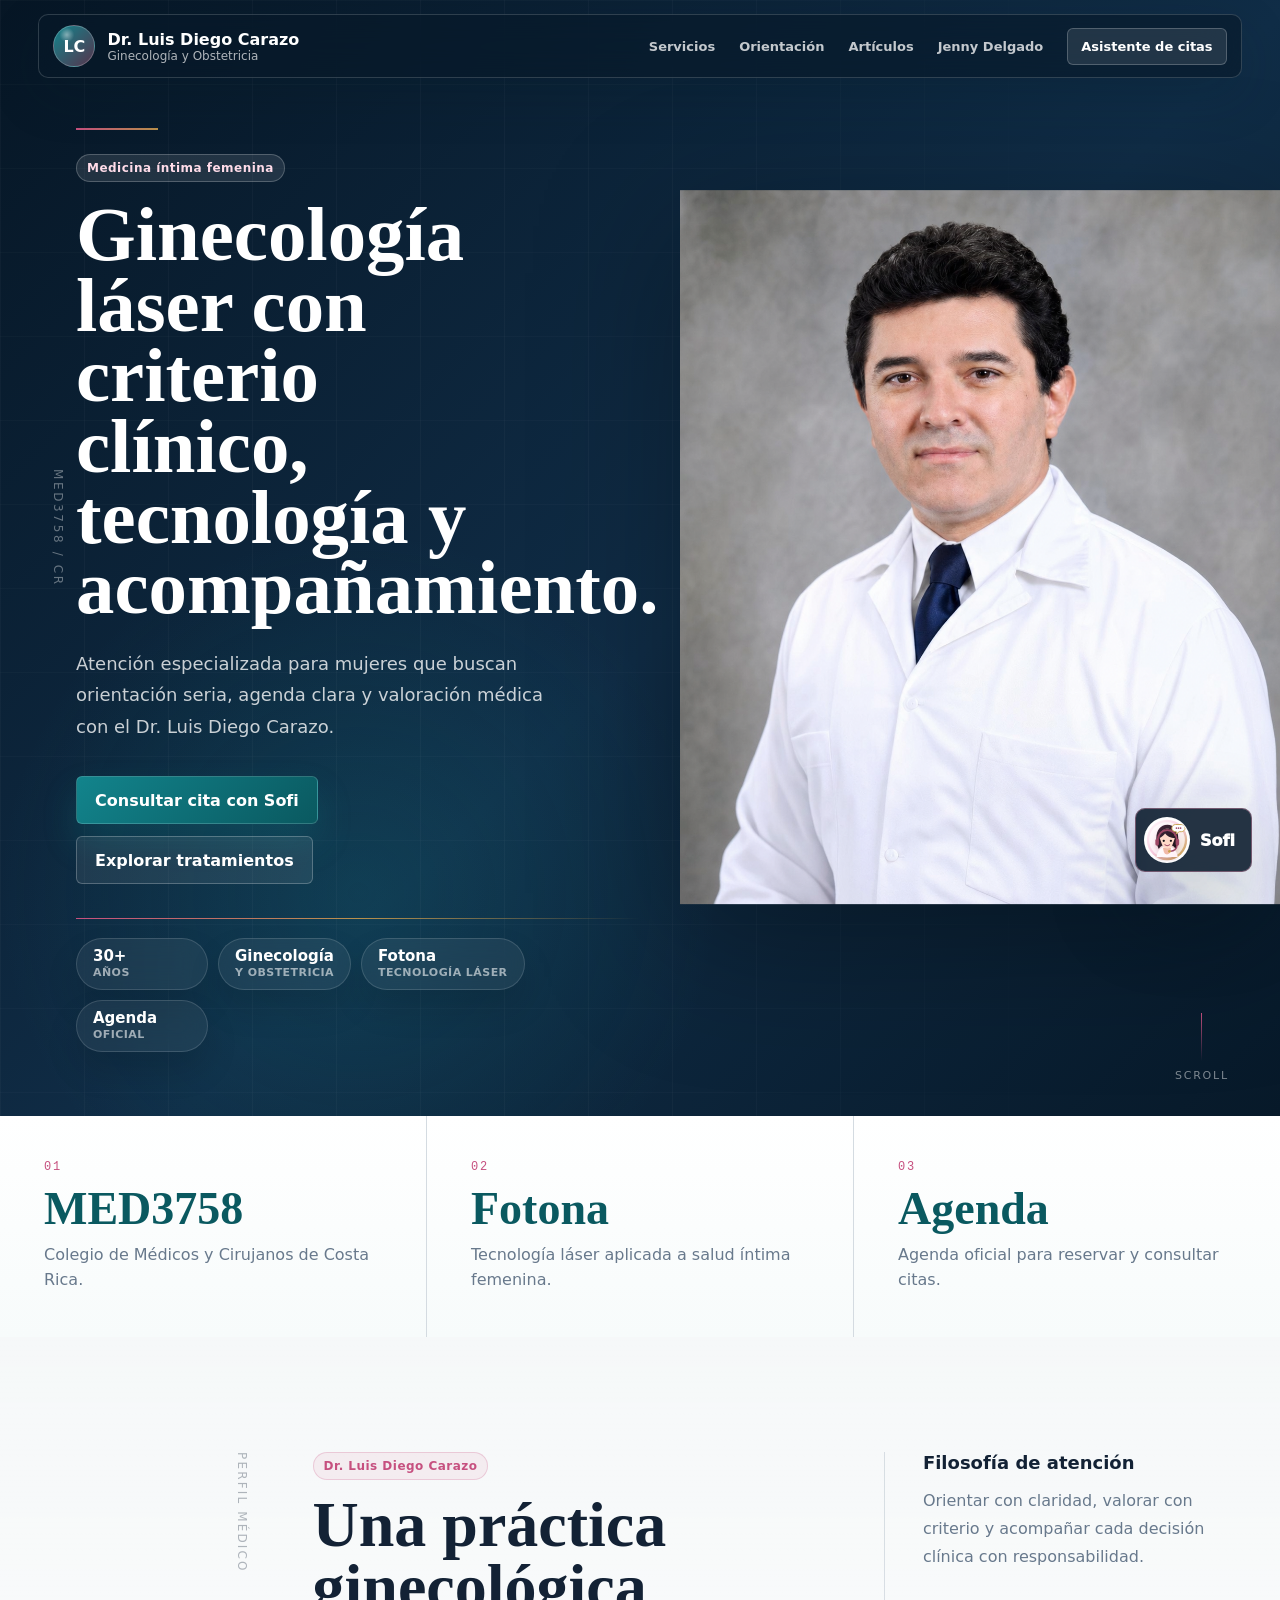
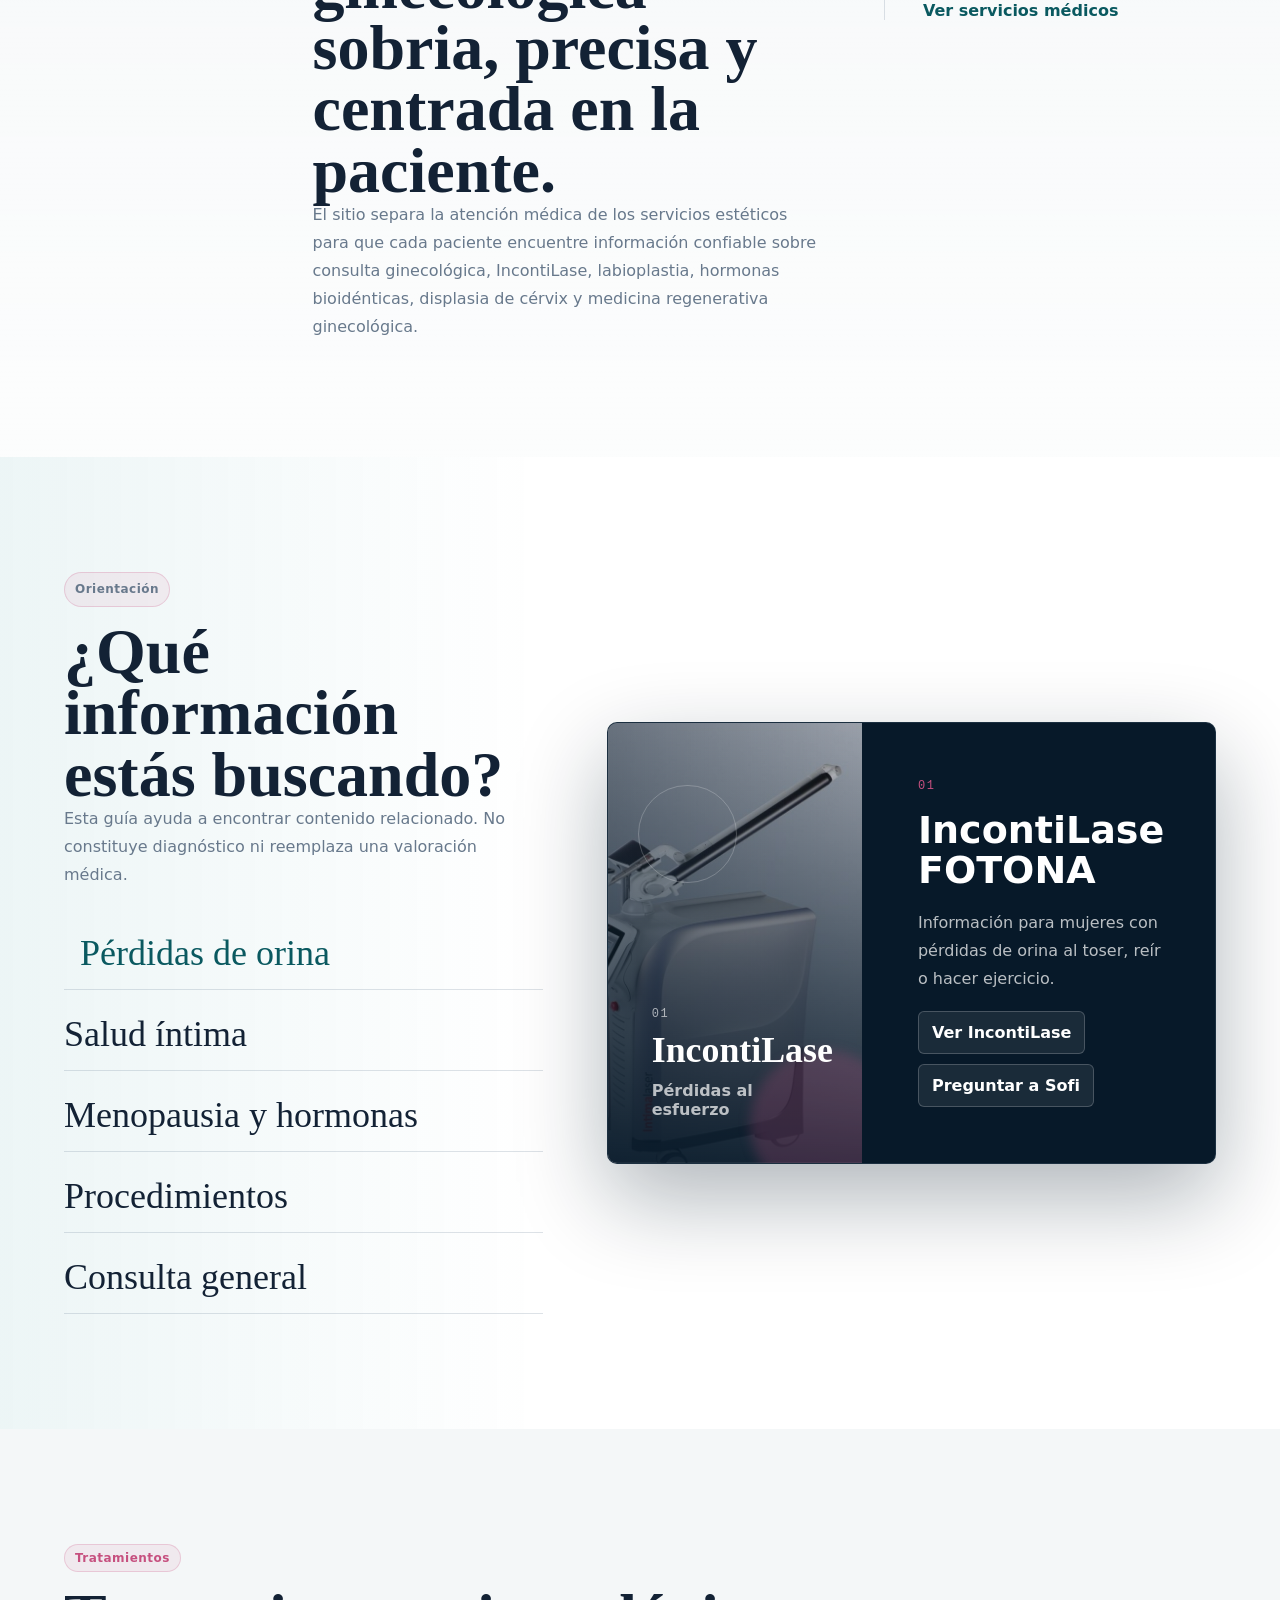
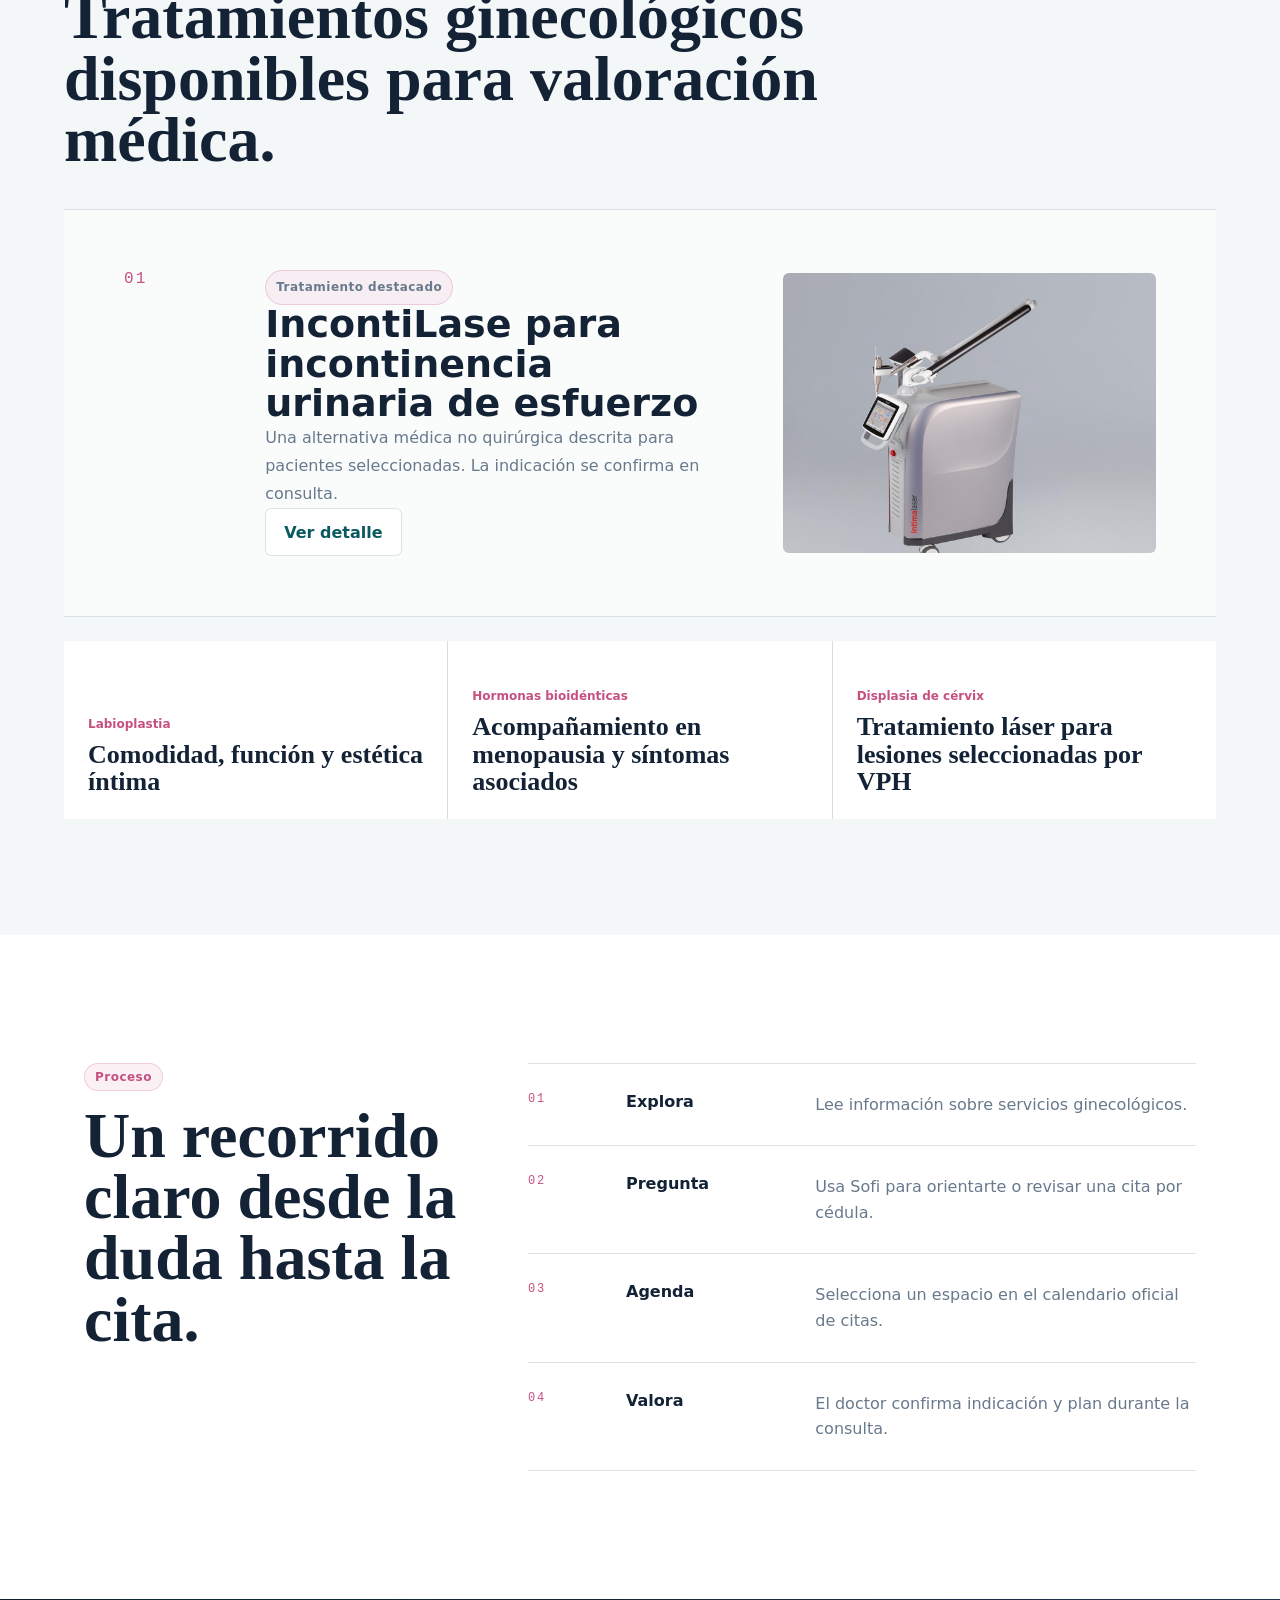
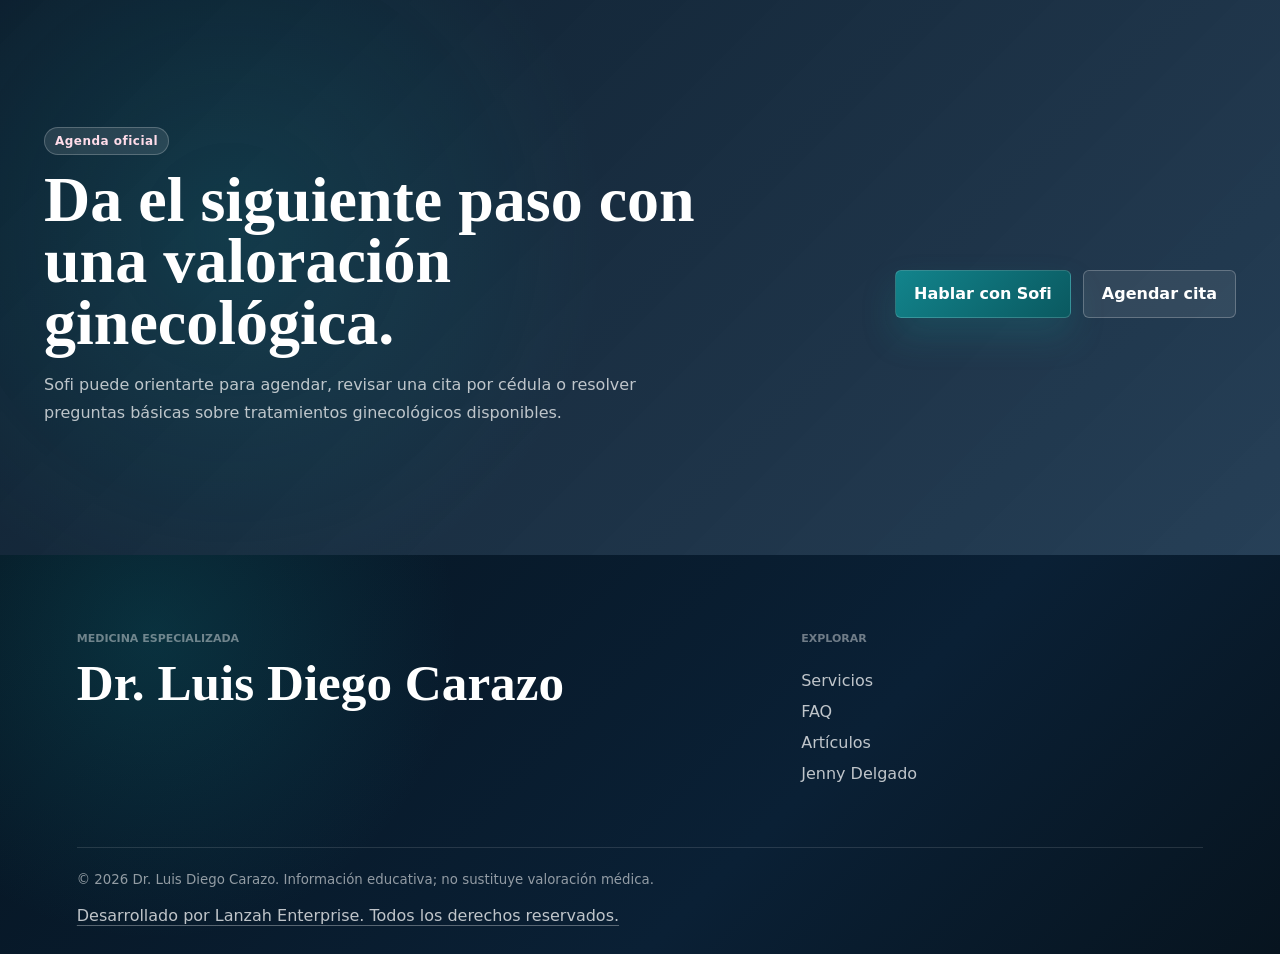
==== index.html @ 2a0444b5 "Remove footer appointment actions" ====
<!doctype html>
<html lang="es">
  <head>
    <meta charset="utf-8">
    <meta name="viewport" content="width=device-width, initial-scale=1">
    <meta name="description" content="Ginecología especializada del Dr. Luis Diego Carazo con tecnología láser, medicina íntima femenina y agenda oficial.">
    <title>Dr. Luis Diego Carazo | Ginecología Láser</title>
    <link rel="preconnect" href="https://images.unsplash.com">
    <link rel="stylesheet" href="styles.css">
    <script defer src="app.js"></script>
  </head>
  <body class="brand-carazo">
    <header class="site-header">
      <a class="brand" href="index.html" aria-label="Ir al inicio">
        <span class="brand-mark">LC</span>
        <span>
          <strong>Dr. Luis Diego Carazo</strong>
          <small>Ginecología y Obstetricia</small>
        </span>
      </a>
      <button class="mobile-menu-toggle" id="mobile-menu-toggle" type="button" aria-expanded="false" aria-controls="main-nav" aria-label="Abrir menú">
        <span aria-hidden="true"></span>
        <span aria-hidden="true"></span>
      </button>
      <nav class="main-nav" id="main-nav" aria-label="Navegación principal">
        <div class="desktop-nav">
          <a href="ginecologia.html">Servicios</a>
          <a href="#necesidades">Orientación</a>
          <a href="articulos.html">Artículos</a>
          <a href="https://jennydelgadocentroesteticalaser.adminlanzah.workers.dev/">Jenny Delgado</a>
          <button class="nav-cta" type="button" data-open-chat>Asistente de citas</button>
        </div>
        <div class="mobile-menu-shell" aria-label="Menú móvil">
          <div class="mobile-menu-head">
            <div>
              <span class="brand-mark">LC</span>
              <strong>Dr. Carazo</strong>
              <small>Agenda y ginecología láser</small>
            </div>
            <button class="mobile-menu-close" type="button" data-close-menu aria-label="Cerrar menú">
              <span aria-hidden="true"></span>
              <span aria-hidden="true"></span>
            </button>
          </div>
          <button class="mobile-menu-cta" type="button" data-open-chat data-close-menu>
            <span>Agenda</span>
            <strong>Abrir asistente de citas</strong>
            <small>Consultar por cédula con Sofi</small>
          </button>
          <div class="mobile-menu-links">
            <a href="index.html" aria-current="page" data-close-menu><span>01</span><strong>Inicio</strong><small>Vista principal</small></a>
            <a href="ginecologia.html" data-close-menu><span>02</span><strong>Tratamientos</strong><small>Servicios ginecológicos</small></a>
            <a href="ginecologia.html#incontilase" data-close-menu><span>03</span><strong>Tecnología Fotona</strong><small>IncontiLase y láser</small></a>
            <a href="#necesidades" data-close-menu><span>04</span><strong>Orientación</strong><small>Buscar por necesidad</small></a>
            <a href="faq.html" data-close-menu><span>05</span><strong>FAQ</strong><small>Preguntas frecuentes</small></a>
            <a href="articulos.html" data-close-menu><span>06</span><strong>Artículos</strong><small>Lecturas aprobadas</small></a>
          </div>
          <div class="mobile-menu-secondary">
            <a href="https://jennydelgadocentroesteticalaser.adminlanzah.workers.dev/" data-close-menu>Jenny Delgado</a>
            <a href="https://widgets.hulilabs.com/es/doctor/calendars?wid=dc0&did=542" data-close-menu>Agendar cita</a>
          </div>
        </div>
      </nav>
    </header>

    <main id="inicio">
      <section class="medical-hero">
        <div class="hero-grid-lines" aria-hidden="true"></div>
        <div class="hero-kicker" aria-hidden="true">MED3758 / CR</div>
        <div class="hero-copy reveal">
          <p class="eyebrow">Medicina íntima femenina</p>
          <h1>
            <span class="desktop-title">Ginecología láser con criterio clínico, tecnología y acompañamiento.</span>
            <span class="mobile-title">Ginecología láser con criterio clínico.</span>
          </h1>
          <p>Atención especializada para mujeres que buscan orientación seria, agenda clara y valoración médica con el Dr. Luis Diego Carazo.</p>
          <div class="hero-actions">
            <button class="button primary" type="button" data-open-chat>Consultar cita con Sofi</button>
            <a class="button secondary-on-dark" href="ginecologia.html">Explorar tratamientos</a>
          </div>
        </div>
        <aside class="hero-proof reveal" aria-label="Credenciales principales">
          <span><strong>30+</strong><em>años</em></span>
          <span><strong>Ginecología</strong><em>y obstetricia</em></span>
          <span><strong>Fotona</strong><em>tecnología láser</em></span>
          <span><strong>Agenda</strong><em>oficial</em></span>
        </aside>
        <figure class="hero-portrait reveal">
          <img src="assets/dr-luis-diego-carazo-premium.png" alt="Dr. Luis Diego Carazo">
        </figure>
        <div class="scroll-cue" aria-hidden="true">
          <span></span>
          Scroll
        </div>
      </section>

      <section class="authority-ribbon" aria-label="Datos de confianza">
        <article>
          <span>01</span>
          <strong>MED3758</strong>
          <p>Colegio de Médicos y Cirujanos de Costa Rica.</p>
        </article>
        <article>
          <span>02</span>
          <strong>Fotona</strong>
          <p>Tecnología láser aplicada a salud íntima femenina.</p>
        </article>
        <article>
          <span>03</span>
          <strong>Agenda</strong>
          <p>Agenda oficial para reservar y consultar citas.</p>
        </article>
      </section>

      <section class="section editorial-profile">
        <div class="vertical-label">Perfil médico</div>
        <div class="profile-copy reveal">
          <p class="eyebrow">Dr. Luis Diego Carazo</p>
          <h2>Una práctica ginecológica sobria, precisa y centrada en la paciente.</h2>
          <p>El sitio separa la atención médica de los servicios estéticos para que cada paciente encuentre información confiable sobre consulta ginecológica, IncontiLase, labioplastia, hormonas bioidénticas, displasia de cérvix y medicina regenerativa ginecológica.</p>
        </div>
        <div class="profile-aside reveal">
          <strong>Filosofía de atención</strong>
          <p>Orientar con claridad, valorar con criterio y acompañar cada decisión clínica con responsabilidad.</p>
          <a class="text-link" href="ginecologia.html">Ver servicios médicos</a>
        </div>
      </section>

      <section class="section need-finder" id="necesidades">
        <div class="finder-copy reveal">
          <p class="eyebrow">Orientación</p>
          <h2>¿Qué información estás buscando?</h2>
          <p>Esta guía ayuda a encontrar contenido relacionado. No constituye diagnóstico ni reemplaza una valoración médica.</p>
          <div class="need-tabs" role="tablist" aria-label="Necesidades frecuentes">
            <button class="is-active" type="button" data-need="orina">Pérdidas de orina</button>
            <button type="button" data-need="intima">Salud íntima</button>
            <button type="button" data-need="hormonas">Menopausia y hormonas</button>
            <button type="button" data-need="procedimientos">Procedimientos</button>
            <button type="button" data-need="general">Consulta general</button>
          </div>
        </div>
        <article class="need-stage reveal" id="need-stage" aria-live="polite">
          <figure class="need-visual need-visual-orina" id="need-visual" role="img" aria-label="Resumen visual para IncontiLase">
            <span>01</span>
            <strong>IncontiLase</strong>
            <em>Pérdidas al esfuerzo</em>
          </figure>
          <div>
            <span id="need-count">01</span>
            <h3 id="need-title">IncontiLase FOTONA</h3>
            <p id="need-copy">Información para mujeres con pérdidas de orina al toser, reír o hacer ejercicio.</p>
            <div class="need-links" id="need-links">
              <a href="ginecologia.html#incontilase">Ver IncontiLase</a>
              <button type="button" data-open-chat>Preguntar a Sofi</button>
            </div>
          </div>
        </article>
      </section>

      <section class="section treatment-editorial" id="servicios">
        <div class="section-heading reveal">
          <p class="eyebrow">Tratamientos</p>
          <h2>Tratamientos ginecológicos disponibles para valoración médica.</h2>
        </div>
        <article class="featured-treatment-row reveal">
          <span class="editorial-number">01</span>
          <div>
            <p class="eyebrow">Tratamiento destacado</p>
            <h3>IncontiLase para incontinencia urinaria de esfuerzo</h3>
            <p>Una alternativa médica no quirúrgica descrita para pacientes seleccionadas. La indicación se confirma en consulta.</p>
            <a class="button secondary" href="ginecologia.html#incontilase">Ver detalle</a>
          </div>
          <img src="assets/incontilase-fotona-system.jpg" alt="Equipo Fotona utilizado para IncontiLase">
        </article>
        <div class="treatment-list reveal">
          <a href="ginecologia.html#procedimientos"><span>Labioplastia</span><strong>Comodidad, función y estética íntima</strong></a>
          <a href="ginecologia.html#procedimientos"><span>Hormonas bioidénticas</span><strong>Acompañamiento en menopausia y síntomas asociados</strong></a>
          <a href="ginecologia.html#procedimientos"><span>Displasia de cérvix</span><strong>Tratamiento láser para lesiones seleccionadas por VPH</strong></a>
        </div>
      </section>

      <section class="care-journey">
        <div class="journey-sticky reveal">
          <p class="eyebrow">Proceso</p>
          <h2>Un recorrido claro desde la duda hasta la cita.</h2>
        </div>
        <ol class="journey-steps reveal">
          <li><span>01</span><strong>Explora</strong><p>Lee información sobre servicios ginecológicos.</p></li>
          <li><span>02</span><strong>Pregunta</strong><p>Usa Sofi para orientarte o revisar una cita por cédula.</p></li>
          <li><span>03</span><strong>Agenda</strong><p>Selecciona un espacio en el calendario oficial de citas.</p></li>
          <li><span>04</span><strong>Valora</strong><p>El doctor confirma indicación y plan durante la consulta.</p></li>
        </ol>
      </section>

      <section class="closing-scene">
        <div>
          <p class="eyebrow">Agenda oficial</p>
          <h2>Da el siguiente paso con una valoración ginecológica.</h2>
          <p>Sofi puede orientarte para agendar, revisar una cita por cédula o resolver preguntas básicas sobre tratamientos ginecológicos disponibles.</p>
        </div>
        <div class="hero-actions">
          <button class="button primary" type="button" data-open-chat>Hablar con Sofi</button>
          <a class="button secondary-on-dark" href="https://widgets.hulilabs.com/es/doctor/calendars?wid=dc0&did=542">Agendar cita</a>
        </div>
      </section>
    </main>

    <div class="mobile-bottom-bar" aria-label="Acción rápida">
      <button type="button" data-open-chat>
        <span>Chat de citas</span>
        <strong>Sofi</strong>
      </button>
    </div>

    <footer class="brand-footer">
      <div class="footer-brand">
        <span>Medicina especializada</span>
        <strong>Dr. Luis Diego Carazo</strong>
      </div>
      <nav class="footer-links" aria-label="Navegación secundaria">
        <span>Explorar</span>
        <a href="ginecologia.html">Servicios</a>
        <a href="faq.html">FAQ</a>
        <a href="articulos.html">Artículos</a>
        <a href="https://jennydelgadocentroesteticalaser.adminlanzah.workers.dev/">Jenny Delgado</a>
      </nav>
      <div class="footer-bottom">
        <small>&copy; 2026 Dr. Luis Diego Carazo. Información educativa; no sustituye valoración médica.</small>
        <a class="developer-credit" href="https://lanzahcr.com" target="_blank" rel="noopener">Desarrollado por Lanzah Enterprise. Todos los derechos reservados.</a>
      </div>
    </footer>
  </body>
</html>
---- styles.css ----
:root {
  --ink: #132235;
  --muted: #68798c;
  --line: rgba(101, 124, 145, .22);
  --paper: #f4f7f8;
  --white: #ffffff;
  --night: #071929;
  --night-2: #102b45;
  --teal: #12848c;
  --teal-dark: #0a5960;
  --rose: #c6507f;
  --plum: #56344d;
  --gold: #b9914c;
  --cyan-soft: #dff3f2;
  --font-body: Inter, ui-sans-serif, system-ui, -apple-system, BlinkMacSystemFont, "Segoe UI", sans-serif;
  --font-display: "Iowan Old Style", Georgia, "Times New Roman", serif;
  --radius-sm: 6px;
  --radius-md: 10px;
  --radius-lg: 18px;
  --shadow-soft: 0 22px 54px rgba(19, 34, 53, .12);
  --shadow-deep: 0 34px 90px rgba(7, 25, 41, .32);
  --container: minmax(20px, 1fr) repeat(12, minmax(0, 94px)) minmax(20px, 1fr);
  --ease: cubic-bezier(.2, .8, .2, 1);
  --fast: 180ms;
  --slow: 700ms;
  color-scheme: light;
  font-family: var(--font-body);
}

* {
  box-sizing: border-box;
}

[hidden] {
  display: none !important;
}

html {
  scroll-behavior: smooth;
  overflow-x: hidden;
}

body {
  margin: 0;
  color: var(--ink);
  background: var(--paper);
  overflow-x: hidden;
}

body::before {
  position: fixed;
  inset: 0;
  z-index: -1;
  background:
    linear-gradient(90deg, rgba(18, 132, 140, .045) 1px, transparent 1px),
    linear-gradient(180deg, rgba(18, 132, 140, .045) 1px, transparent 1px);
  background-size: 56px 56px;
  content: "";
}

body.nav-open,
body.chat-open {
  overflow: hidden;
}

a {
  color: inherit;
  text-decoration: none;
}

img {
  display: block;
  max-width: 100%;
}

button,
input,
select {
  font: inherit;
}

.site-header {
  position: fixed;
  top: 14px;
  left: clamp(14px, 3vw, 42px);
  right: clamp(14px, 3vw, 42px);
  z-index: 60;
  display: flex;
  align-items: center;
  justify-content: space-between;
  gap: 18px;
  min-height: 64px;
  border: 1px solid rgba(255, 255, 255, .16);
  border-radius: var(--radius-md);
  padding: 10px 14px;
  color: var(--white);
  background: rgba(7, 25, 41, .62);
  box-shadow: 0 18px 50px rgba(7, 25, 41, .18);
  backdrop-filter: blur(18px);
  transition: min-height var(--fast) var(--ease), background var(--fast) var(--ease), border-color var(--fast) var(--ease);
}

.site-header[data-condensed] {
  min-height: 56px;
  border-color: rgba(18, 132, 140, .26);
  background: rgba(7, 25, 41, .86);
}

.brand {
  display: inline-flex;
  align-items: center;
  gap: 12px;
  min-width: 245px;
}

.brand-mark {
  display: grid;
  place-items: center;
  width: 42px;
  height: 42px;
  border: 1px solid rgba(255, 255, 255, .24);
  border-radius: 50%;
  color: var(--white);
  background:
    radial-gradient(circle at 32% 22%, rgba(255, 255, 255, .44), transparent 18%),
    linear-gradient(135deg, var(--teal), var(--plum));
  font-weight: 900;
}

.brand strong,
.brand small {
  display: block;
}

.brand small {
  color: rgba(255, 255, 255, .68);
  font-size: 12px;
}

.main-nav {
  display: flex;
  align-items: center;
}

.desktop-nav {
  display: flex;
  align-items: center;
  gap: clamp(12px, 2vw, 24px);
  color: rgba(255, 255, 255, .76);
  font-size: 13px;
  font-weight: 760;
}

.main-nav a,
.nav-cta {
  position: relative;
}

.main-nav a::after,
.text-link::after {
  position: absolute;
  left: 0;
  right: 100%;
  bottom: -5px;
  height: 1px;
  background: currentColor;
  content: "";
  transition: right var(--fast) var(--ease);
}

.main-nav a:hover::after,
.text-link:hover::after {
  right: 0;
}

.nav-cta {
  border: 1px solid rgba(255, 255, 255, .22);
  border-radius: var(--radius-sm);
  padding: 10px 13px;
  color: var(--white);
  background: rgba(255, 255, 255, .1);
  cursor: pointer;
  font-weight: 820;
}

.mobile-menu-toggle {
  display: none;
  border: 1px solid rgba(255, 255, 255, .24);
  border-radius: var(--radius-sm);
  padding: 9px 11px;
  color: var(--white);
  background: rgba(255, 255, 255, .1);
  font-weight: 820;
}

.mobile-menu-shell,
.mobile-bottom-bar {
  display: none;
}

.mobile-title {
  display: none;
}

.button {
  position: relative;
  display: inline-flex;
  align-items: center;
  justify-content: center;
  gap: 9px;
  min-height: 48px;
  overflow: hidden;
  border: 1px solid transparent;
  border-radius: var(--radius-sm);
  padding: 13px 18px;
  font-weight: 860;
  cursor: pointer;
  transition: transform var(--fast) var(--ease), border-color var(--fast) var(--ease), background var(--fast) var(--ease);
}

.button:hover {
  transform: translateY(-2px);
}

.button.primary {
  color: var(--white);
  border-color: rgba(255, 255, 255, .16);
  background: linear-gradient(135deg, var(--teal), var(--teal-dark));
  box-shadow: 0 18px 34px rgba(18, 132, 140, .24);
}

.button.secondary {
  color: var(--teal-dark);
  border-color: var(--line);
  background: var(--white);
}

.button.secondary-on-dark {
  color: var(--white);
  border-color: rgba(255, 255, 255, .24);
  background: rgba(255, 255, 255, .08);
}

.button.ghost {
  color: var(--white);
  border-color: rgba(255, 255, 255, .34);
  background: rgba(255, 255, 255, .1);
}

.button.wide {
  width: 100%;
}

.medical-hero {
  position: relative;
  min-height: 100vh;
  display: grid;
  grid-template-columns: var(--container);
  align-items: end;
  overflow: hidden;
  padding: 128px 0 64px;
  color: var(--white);
  background:
    radial-gradient(circle at 75% 45%, rgba(198, 80, 127, .26), transparent 22%),
    radial-gradient(circle at 28% 80%, rgba(18, 132, 140, .2), transparent 28%),
    linear-gradient(135deg, #061625, #102d47 54%, #071929);
}

.hero-grid-lines {
  position: absolute;
  inset: 0;
  opacity: .18;
  background:
    linear-gradient(90deg, rgba(255, 255, 255, .16) 1px, transparent 1px),
    linear-gradient(180deg, rgba(255, 255, 255, .12) 1px, transparent 1px);
  background-size: 84px 84px;
  mask-image: linear-gradient(90deg, #000 0 55%, transparent 88%);
}

.hero-kicker {
  position: absolute;
  left: clamp(18px, 4vw, 62px);
  top: 42%;
  writing-mode: vertical-rl;
  color: rgba(255, 255, 255, .38);
  font-size: 12px;
  letter-spacing: .22em;
}

.hero-copy {
  position: relative;
  z-index: 2;
  grid-column: 2 / span 5;
  max-width: 680px;
}

.hero-copy::before {
  display: block;
  width: 82px;
  height: 2px;
  margin-bottom: 24px;
  background: linear-gradient(90deg, var(--rose), var(--gold));
  content: "";
}

.eyebrow,
.tag {
  display: inline-flex;
  align-items: center;
  width: fit-content;
  border: 1px solid rgba(198, 80, 127, .22);
  border-radius: 999px;
  padding: 6px 10px;
  color: var(--rose);
  background: rgba(198, 80, 127, .08);
  font-size: 12px;
  font-weight: 850;
  letter-spacing: .04em;
}

.medical-hero .eyebrow,
.closing-scene .eyebrow,
.detail-hero .eyebrow {
  color: #ffdce9;
  border-color: rgba(255, 255, 255, .22);
  background: rgba(255, 255, 255, .1);
}

h1,
h2,
h3,
h4,
p {
  margin: 0;
}

h1,
h2 {
  font-family: var(--font-display);
  font-weight: 620;
  letter-spacing: 0;
}

h1 {
  max-width: 690px;
  margin-top: 18px;
  font-size: clamp(50px, 6vw, 86px);
  line-height: .92;
}

h2 {
  margin-top: 14px;
  font-size: clamp(34px, 5vw, 70px);
  line-height: .96;
}

h3 {
  font-size: clamp(24px, 3vw, 38px);
  line-height: 1.05;
}

.hero-copy p:not(.eyebrow),
.detail-hero p {
  max-width: 620px;
  margin-top: 24px;
  color: rgba(255, 255, 255, .78);
  font-size: 18px;
  line-height: 1.75;
}

.hero-actions {
  display: flex;
  flex-wrap: wrap;
  gap: 12px;
  margin-top: 34px;
}

.hero-proof {
  position: relative;
  z-index: 2;
  grid-column: 2 / span 6;
  align-self: start;
  display: flex;
  flex-wrap: wrap;
  gap: 10px;
  max-width: 760px;
  margin-top: 34px;
  padding-top: 20px;
}

.hero-proof::before {
  position: absolute;
  top: 0;
  left: 0;
  width: min(100%, 620px);
  height: 1px;
  background: linear-gradient(90deg, var(--rose), var(--gold), transparent);
  content: "";
}

.hero-proof span {
  position: relative;
  display: grid;
  gap: 2px;
  min-width: 132px;
  border: 1px solid rgba(255, 255, 255, .14);
  border-radius: 999px;
  padding: 10px 16px;
  color: rgba(255, 255, 255, .84);
  background: rgba(255, 255, 255, .06);
  box-shadow: 0 18px 34px rgba(0, 0, 0, .12);
  backdrop-filter: blur(12px);
}

.hero-proof strong {
  color: var(--white);
  font-size: 15px;
  line-height: 1;
}

.hero-proof em {
  color: rgba(255, 255, 255, .58);
  font-size: 11px;
  font-style: normal;
  font-weight: 760;
  letter-spacing: .04em;
  text-transform: uppercase;
}

.hero-portrait {
  position: relative;
  z-index: 1;
  grid-column: 8 / -1;
  grid-row: 1 / span 2;
  align-self: center;
  margin: 0;
}

.hero-portrait::before {
  position: absolute;
  inset: auto 4% 7% auto;
  width: 82%;
  height: 56%;
  border: 1px solid rgba(255, 255, 255, .18);
  border-radius: var(--radius-lg);
  background: rgba(18, 132, 140, .12);
  backdrop-filter: blur(16px);
  content: "";
}

.hero-portrait img {
  position: relative;
  width: min(600px, 100%);
  margin-left: auto;
  filter: drop-shadow(0 36px 70px rgba(0, 0, 0, .32));
  transform: translateY(-6%);
}

.scroll-cue {
  position: absolute;
  right: clamp(22px, 4vw, 62px);
  bottom: 34px;
  display: grid;
  justify-items: center;
  gap: 8px;
  color: rgba(255, 255, 255, .48);
  font-size: 11px;
  letter-spacing: .16em;
  text-transform: uppercase;
}

.scroll-cue span {
  width: 1px;
  height: 48px;
  background: linear-gradient(180deg, var(--rose), transparent);
}

.authority-ribbon {
  display: grid;
  grid-template-columns: repeat(3, 1fr);
  gap: 1px;
  background: var(--line);
}

.authority-ribbon article {
  min-height: 150px;
  display: grid;
  align-content: end;
  gap: 8px;
  padding: clamp(24px, 4vw, 44px);
  background: linear-gradient(180deg, #fff, #f7fbfb);
}

.authority-ribbon span,
.editorial-number,
.need-stage span,
.journey-steps span {
  color: var(--rose);
  font-family: ui-monospace, SFMono-Regular, Consolas, monospace;
  font-size: 12px;
  letter-spacing: .14em;
}

.authority-ribbon strong {
  color: var(--teal-dark);
  font-family: var(--font-display);
  font-size: clamp(28px, 4vw, 46px);
  font-weight: 620;
}

.authority-ribbon p {
  color: var(--muted);
  line-height: 1.55;
}

.section {
  padding: clamp(64px, 9vw, 132px) clamp(20px, 5vw, 76px);
}

.section-heading {
  max-width: 880px;
  margin-bottom: 38px;
}

.section-heading p:not(.eyebrow),
.lead {
  max-width: 720px;
  margin-top: 16px;
  color: var(--muted);
  font-size: 17px;
  line-height: 1.75;
}

.editorial-profile {
  position: relative;
  display: grid;
  grid-template-columns: minmax(28px, .4fr) minmax(0, 1.1fr) minmax(300px, .72fr);
  gap: clamp(24px, 5vw, 72px);
  align-items: start;
  background: linear-gradient(180deg, rgba(255, 255, 255, .2), rgba(255, 255, 255, .74));
}

.vertical-label {
  writing-mode: vertical-rl;
  color: rgba(19, 34, 53, .32);
  font-size: 12px;
  letter-spacing: .18em;
  text-transform: uppercase;
}

.profile-copy p:not(.eyebrow),
.profile-aside p,
.need-finder p,
.featured-treatment-row p,
.split p,
.premium-panel p,
.lux-card p,
.faq-answer,
.article-card p,
.handoff-panel p {
  color: var(--muted);
  line-height: 1.75;
}

.profile-aside {
  position: sticky;
  top: 110px;
  display: grid;
  gap: 14px;
  border-left: 1px solid var(--line);
  padding-left: clamp(22px, 3vw, 38px);
}

.profile-aside strong {
  font-size: 18px;
}

.need-finder {
  display: grid;
  grid-template-columns: minmax(0, .88fr) minmax(360px, 1.12fr);
  gap: clamp(24px, 5vw, 72px);
  align-items: center;
  background:
    linear-gradient(90deg, rgba(18, 132, 140, .08), transparent 42%),
    #fff;
}

.need-tabs {
  display: grid;
  gap: 8px;
  margin-top: 28px;
}

.need-tabs button {
  width: 100%;
  border: 0;
  border-bottom: 1px solid var(--line);
  padding: 15px 0;
  color: var(--ink);
  background: transparent;
  text-align: left;
  cursor: pointer;
  font-family: var(--font-display);
  font-size: clamp(22px, 3vw, 36px);
  transition: color var(--fast) var(--ease), padding-left var(--fast) var(--ease);
}

.need-tabs button.is-active,
.need-tabs button:hover {
  padding-left: 16px;
  color: var(--teal-dark);
}

.need-stage {
  display: grid;
  grid-template-columns: minmax(0, .72fr) minmax(0, 1fr);
  gap: 0;
  width: 100%;
  min-width: 0;
  overflow: hidden;
  border: 1px solid var(--line);
  border-radius: var(--radius-md);
  background: var(--night);
  box-shadow: var(--shadow-deep);
}

.need-visual {
  position: relative;
  display: grid;
  align-content: end;
  gap: 12px;
  min-width: 0;
  min-height: 430px;
  margin: 0;
  overflow: hidden;
  padding: clamp(24px, 4vw, 44px);
  color: var(--white);
  background:
    linear-gradient(180deg, rgba(7, 25, 41, .08), rgba(7, 25, 41, .92)),
    linear-gradient(90deg, rgba(7, 25, 41, .36), rgba(7, 25, 41, .08)),
    url("assets/incontilase-fotona-system.jpg"),
    linear-gradient(135deg, #14364f, #061522);
  background-position: center, center, 50% 52%, center;
  background-size: cover, cover, cover, cover;
}

.need-visual::before,
.need-visual::after {
  position: absolute;
  content: "";
}

.need-visual::before {
  inset: 14% auto auto 12%;
  width: 38%;
  aspect-ratio: 1;
  border: 1px solid rgba(255, 255, 255, .22);
  border-radius: 999px;
}

.need-visual::after {
  right: -14%;
  bottom: -8%;
  width: 58%;
  aspect-ratio: 1;
  border-radius: 999px;
  background: rgba(198, 80, 127, .22);
  filter: blur(6px);
}

.need-visual > * {
  position: relative;
  z-index: 1;
}

.need-visual span {
  color: rgba(255, 255, 255, .62);
}

.need-visual strong {
  display: block;
  max-width: 100%;
  font-family: var(--font-display);
  font-size: clamp(26px, 2.8vw, 40px);
  line-height: 1;
  overflow-wrap: normal;
  hyphens: none;
  text-wrap: balance;
}

.need-visual em {
  max-width: 18ch;
  font-style: normal;
  color: rgba(255, 255, 255, .7);
  font-weight: 760;
}

.need-visual-intima {
  background:
    linear-gradient(180deg, rgba(7, 25, 41, .12), rgba(7, 25, 41, .92)),
    linear-gradient(145deg, rgba(18, 132, 140, .46), rgba(7, 25, 41, .98)),
    url("assets/incontilase-fotona-system.jpg"),
    var(--night);
  background-position: center, center, 42% 48%, center;
  background-size: cover, cover, 125%, cover;
}

.need-visual-hormonas {
  background:
    linear-gradient(180deg, rgba(7, 25, 41, .02), rgba(7, 25, 41, .88)),
    radial-gradient(circle at 72% 24%, rgba(185, 145, 76, .32), transparent 24%),
    url("assets/dr-luis-diego-carazo-premium.png"),
    linear-gradient(145deg, #28394a, #071929);
  background-position: center, center, 72% 22%, center;
  background-size: cover, cover, auto 114%, cover;
}

.need-visual-procedimientos {
  background:
    linear-gradient(180deg, rgba(7, 25, 41, .04), rgba(7, 25, 41, .9)),
    linear-gradient(135deg, rgba(198, 80, 127, .38), transparent 42%),
    url("assets/incontilase-fotona-system.jpg"),
    linear-gradient(145deg, #071929, #102d47);
  background-position: center, center, 52% 52%, center;
  background-size: cover, cover, 118%, cover;
}

.need-visual-general {
  background:
    linear-gradient(180deg, rgba(7, 25, 41, .02), rgba(7, 25, 41, .88)),
    radial-gradient(circle at 24% 22%, rgba(255, 255, 255, .16), transparent 24%),
    url("assets/dr-luis-diego-carazo-premium.png"),
    linear-gradient(145deg, #0f4d54, #071929);
  background-position: center, center, 70% 20%, center;
  background-size: cover, cover, auto 112%, cover;
}

.need-stage div {
  display: grid;
  align-content: center;
  gap: 18px;
  min-width: 0;
  padding: clamp(28px, 5vw, 56px);
  color: var(--white);
}

.need-stage p {
  color: rgba(255, 255, 255, .72);
}

.need-links {
  display: flex !important;
  flex-wrap: wrap;
  align-content: start !important;
  padding: 0 !important;
  gap: 10px !important;
}

.need-links a,
.need-links button {
  border: 1px solid rgba(255, 255, 255, .2);
  border-radius: var(--radius-sm);
  padding: 11px 13px;
  color: var(--white);
  background: rgba(255, 255, 255, .08);
  cursor: pointer;
  font-weight: 820;
}

.doctor-highlights,
.treatment-strip,
.quick-link-grid {
  display: flex;
  flex-wrap: wrap;
  gap: 10px;
  margin-top: 12px;
}

.doctor-highlights span,
.treatment-strip span,
.quick-link-grid a {
  border: 1px solid var(--line);
  border-radius: 999px;
  padding: 9px 12px;
  color: #35475a;
  background: var(--white);
  font-weight: 760;
}

.treatment-editorial {
  background: var(--paper);
}

.featured-treatment-row {
  display: grid;
  grid-template-columns: 90px minmax(0, 1fr) minmax(300px, .8fr);
  gap: clamp(20px, 4vw, 52px);
  align-items: center;
  padding: clamp(24px, 5vw, 60px);
  border-top: 1px solid var(--line);
  border-bottom: 1px solid var(--line);
  background: rgba(255, 255, 255, .62);
}

.editorial-number {
  align-self: start;
  font-size: 16px;
}

.featured-treatment-row img {
  width: 100%;
  aspect-ratio: 4 / 3;
  object-fit: cover;
  border-radius: var(--radius-sm);
}

.treatment-list {
  display: grid;
  grid-template-columns: repeat(3, minmax(0, 1fr));
  gap: 1px;
  margin-top: 24px;
  background: var(--line);
}

.treatment-list a {
  min-height: 178px;
  display: grid;
  align-content: end;
  gap: 10px;
  padding: 24px;
  background: #fff;
  transition: transform var(--fast) var(--ease), background var(--fast) var(--ease);
}

.treatment-list a:hover {
  transform: translateY(-3px);
  background: #f7fbfb;
}

.treatment-list span {
  color: var(--rose);
  font-size: 12px;
  font-weight: 850;
}

.treatment-list strong {
  font-family: var(--font-display);
  font-size: 26px;
  font-weight: 620;
  line-height: 1.05;
}

.care-journey {
  display: grid;
  grid-template-columns: minmax(20px, 1fr) minmax(260px, 380px) minmax(0, 820px) minmax(20px, 1fr);
  gap: clamp(24px, 5vw, 72px);
  padding: clamp(70px, 10vw, 136px) 0;
  background: #fff;
}

.journey-sticky {
  grid-column: 2;
  position: sticky;
  top: 110px;
  align-self: start;
}

.journey-steps {
  grid-column: 3;
  display: grid;
  gap: 0;
  margin: 0;
  padding: 0;
  list-style: none;
  border-top: 1px solid var(--line);
}

.journey-steps li {
  display: grid;
  grid-template-columns: 80px minmax(160px, .45fr) minmax(0, 1fr);
  gap: 18px;
  padding: 28px 0;
  border-bottom: 1px solid var(--line);
}

.journey-steps p {
  color: var(--muted);
  line-height: 1.6;
}

.closing-scene {
  display: grid;
  grid-template-columns: var(--container);
  align-items: center;
  gap: 24px;
  min-height: 58vh;
  padding: clamp(78px, 10vw, 140px) 0;
  color: var(--white);
  background:
    radial-gradient(circle at 18% 42%, rgba(18, 132, 140, .22), transparent 34%),
    linear-gradient(135deg, rgba(7, 25, 41, .98), rgba(16, 43, 69, .9));
}

.closing-scene > div:first-child {
  grid-column: 2 / span 7;
}

.closing-scene > .hero-actions {
  grid-column: 10 / span 4;
  justify-content: flex-end;
}

.closing-scene p:not(.eyebrow) {
  max-width: 640px;
  margin-top: 18px;
  color: rgba(255, 255, 255, .72);
  line-height: 1.75;
}

.brand-footer {
  display: grid;
  grid-template-columns: minmax(0, 1.15fr) minmax(220px, .7fr);
  gap: clamp(28px, 5vw, 72px);
  padding: clamp(42px, 6vw, 82px) clamp(22px, 6vw, 92px) 26px;
  color: rgba(255, 255, 255, .72);
  background:
    radial-gradient(circle at 12% 20%, rgba(18, 132, 140, .24), transparent 26%),
    linear-gradient(135deg, #061522, #0a2035 62%, #07141f);
}

.footer-brand span,
.footer-links span,
.footer-actions span {
  display: block;
  margin-bottom: 14px;
  color: rgba(255, 255, 255, .42);
  font-size: 11px;
  font-weight: 860;
  letter-spacing: 0;
  text-transform: uppercase;
}

.brand-footer strong {
  display: block;
  color: var(--white);
  font-family: var(--font-display);
  font-size: clamp(34px, 4vw, 56px);
  line-height: .95;
  font-weight: 620;
}

.footer-links,
.footer-actions {
  display: grid;
  align-content: start;
  gap: 12px;
}

.brand-footer a {
  width: fit-content;
  color: rgba(255, 255, 255, .74);
}

.footer-action {
  width: fit-content;
  border: 1px solid rgba(255, 255, 255, .16);
  border-radius: var(--radius-sm);
  padding: 11px 13px;
  color: var(--white);
  background: rgba(255, 255, 255, .07);
  cursor: pointer;
  font-weight: 850;
}

.developer-credit {
  width: fit-content;
  color: inherit;
  text-decoration: underline;
  text-decoration-color: rgba(255, 255, 255, .32);
  text-underline-offset: 4px;
}

.footer-bottom {
  grid-column: 1 / -1;
  display: flex;
  flex-wrap: wrap;
  justify-content: space-between;
  gap: 14px 24px;
  border-top: 1px solid rgba(255, 255, 255, .12);
  padding-top: 22px;
  line-height: 1.5;
  color: rgba(255, 255, 255, .56);
}

.doctor-profile,
.split,
.editorial-grid {
  display: grid;
  grid-template-columns: minmax(0, 1.05fr) minmax(300px, .95fr);
  gap: clamp(28px, 5vw, 70px);
  align-items: center;
}

.doctor-photo-card,
.feature-panel,
.premium-panel,
.quote-panel,
.lux-card,
.reference-card,
.article-card,
.handoff-panel,
.service-card {
  margin: 0;
  border: 1px solid var(--line);
  border-radius: var(--radius-md);
  background: var(--white);
  box-shadow: var(--shadow-soft);
}

.doctor-photo-card {
  overflow: hidden;
}

.doctor-photo-card img {
  width: 100%;
  aspect-ratio: 4 / 4.35;
  object-fit: cover;
}

.doctor-photo-card figcaption,
.quote-panel span {
  display: block;
  padding: 16px 18px;
  color: var(--muted);
  font-size: 14px;
}

.feature-panel,
.premium-panel,
.quote-panel,
.lux-card,
.article-card,
.handoff-panel {
  padding: clamp(24px, 4vw, 38px);
}

.feature-panel {
  display: grid;
  gap: 18px;
}

.service-row {
  display: grid;
  gap: 6px;
  border-top: 1px solid var(--line);
  padding-top: 16px;
}

.service-row span,
.service-card p {
  color: var(--muted);
  line-height: 1.65;
}

.service-grid,
.detail-cards,
.reference-grid,
.article-grid {
  display: grid;
  grid-template-columns: repeat(3, minmax(0, 1fr));
  gap: 18px;
}

.service-card {
  overflow: hidden;
  transition: transform var(--fast) var(--ease), box-shadow var(--fast) var(--ease);
}

.service-card:hover {
  transform: translateY(-4px);
  box-shadow: 0 26px 60px rgba(19, 34, 53, .16);
}

.service-card img {
  width: 100%;
  aspect-ratio: 5 / 3;
  object-fit: cover;
}

.service-card div {
  padding: 24px;
}

.service-card p {
  margin-top: 12px;
}

.text-link {
  position: relative;
  display: inline-flex;
  margin-top: 16px;
  color: var(--teal-dark);
  font-weight: 900;
}

.action-band {
  display: flex;
  align-items: center;
  justify-content: space-between;
  gap: 24px;
  color: var(--white);
  background: linear-gradient(135deg, var(--teal-dark), var(--plum));
}

.detail-hero {
  min-height: 62vh;
  display: grid;
  align-items: end;
  padding: clamp(120px, 16vw, 180px) clamp(20px, 7vw, 92px) clamp(54px, 8vw, 90px);
  color: var(--white);
  background:
    radial-gradient(circle at 82% 24%, rgba(198, 80, 127, .18), transparent 34%),
    linear-gradient(90deg, rgba(7, 25, 41, .98), rgba(16, 43, 69, .86));
}

.detail-hero.compact {
  min-height: 44vh;
}

.premium-panel,
.lux-card {
  display: grid;
  gap: 14px;
}

.quote-panel {
  display: grid;
  align-content: center;
  gap: 14px;
  color: var(--white);
  background: linear-gradient(145deg, var(--teal-dark), #21455a);
}

.quote-panel p {
  font-size: 24px;
  line-height: 1.3;
}

.quote-panel span {
  padding: 0;
  color: rgba(255, 255, 255, .7);
}

.check-list {
  display: grid;
  gap: 10px;
  margin: 16px 0 0;
  padding: 0;
  list-style: none;
}

.check-list li {
  position: relative;
  padding-left: 24px;
  color: #35475a;
  line-height: 1.6;
}

.check-list li::before {
  position: absolute;
  left: 0;
  color: var(--teal);
  content: ">";
}

.treatment-video-link,
.faq-question {
  border: 1px solid var(--line);
  border-radius: var(--radius-sm);
  padding: 11px 13px;
  color: var(--teal-dark);
  background: var(--white);
  font-weight: 850;
  cursor: pointer;
}

.reference-card strong {
  display: block;
  color: var(--teal-dark);
  font-size: 28px;
}

.reference-card span {
  display: block;
  margin-top: 8px;
  color: var(--muted);
  line-height: 1.5;
}

.faq-list {
  display: grid;
  gap: 10px;
}

.faq-item {
  border: 1px solid var(--line);
  border-radius: var(--radius-sm);
  background: var(--white);
}

.faq-question {
  width: 100%;
  display: flex;
  justify-content: space-between;
  text-align: left;
  border: 0;
  color: var(--ink);
}

.faq-answer {
  display: none;
  padding: 0 18px 18px;
}

.faq-item[data-open] .faq-answer {
  display: block;
}

.site-footer {
  display: flex;
  flex-wrap: wrap;
  justify-content: space-between;
  gap: 18px;
  padding: 28px clamp(20px, 5vw, 70px);
  border-top: 1px solid var(--line);
  color: var(--muted);
  background: var(--white);
  font-size: 14px;
}

.site-footer .developer-credit {
  margin-top: 0;
  text-decoration-color: rgba(19, 34, 53, .28);
}

.appointment-chat {
  position: fixed;
  right: clamp(16px, 3vw, 28px);
  bottom: clamp(16px, 3vw, 28px);
  z-index: 80;
  display: grid;
  justify-items: end;
  gap: 12px;
  pointer-events: none;
}

.appointment-chat > * {
  pointer-events: auto;
}

.chat-fab {
  position: relative;
  display: inline-flex;
  align-items: center;
  gap: 10px;
  min-height: 62px;
  border: 1px solid rgba(255, 255, 255, .2);
  border-radius: var(--radius-md);
  padding: 8px 16px 8px 8px;
  color: var(--white);
  background: rgba(7, 25, 41, .88);
  box-shadow: var(--shadow-deep);
  cursor: pointer;
  font-weight: 950;
  backdrop-filter: blur(14px);
}

.chat-fab::before {
  position: absolute;
  inset: -1px;
  border: 1px solid rgba(198, 80, 127, .3);
  border-radius: inherit;
  content: "";
  animation: softPulse 2.6s ease-in-out infinite;
}

.chat-avatar {
  width: 46px;
  height: 46px;
  border: 1px solid rgba(255, 255, 255, .22);
  border-radius: 50%;
  background: #fff;
  object-fit: cover;
}

.chat-panel {
  width: min(460px, calc(100vw - 32px));
  max-height: min(740px, calc(100vh - 116px));
  overflow: auto;
  border: 1px solid rgba(255, 255, 255, .18);
  border-radius: var(--radius-md);
  padding: 22px;
  color: var(--ink);
  background:
    linear-gradient(180deg, rgba(255, 255, 255, .99), rgba(244, 247, 248, .98));
  box-shadow: var(--shadow-deep);
}

.chat-panel-header {
  display: flex;
  align-items: center;
  justify-content: space-between;
  gap: 14px;
  margin-bottom: 12px;
}

.text-close {
  border: 0;
  background: transparent;
  color: var(--muted);
  cursor: pointer;
  font-weight: 850;
}

.chat-panel h3 {
  margin-bottom: 12px;
  font-family: var(--font-display);
  font-size: 30px;
  font-weight: 620;
}

.chat-mode {
  display: grid;
  grid-template-columns: 1fr 1fr;
  gap: 6px;
  padding: 5px;
  border: 1px solid var(--line);
  border-radius: var(--radius-sm);
  background: #eef3f6;
}

.chat-mode button {
  border: 0;
  border-radius: 5px;
  padding: 9px;
  color: var(--muted);
  background: transparent;
  cursor: pointer;
  font-weight: 850;
}

.chat-mode button.is-active {
  color: var(--ink);
  background: var(--white);
  box-shadow: 0 8px 18px rgba(19, 34, 53, .08);
}

.chat-messages {
  display: grid;
  gap: 10px;
  max-height: 270px;
  overflow-y: auto;
  padding: 14px 2px 12px;
}

.chat-message {
  max-width: 90%;
  border: 1px solid var(--line);
  border-radius: var(--radius-sm);
  padding: 10px 12px;
  background: var(--white);
  color: #27384a;
  font-size: 14px;
  line-height: 1.45;
}

.chat-message.user {
  justify-self: end;
  border-color: rgba(18, 132, 140, .18);
  background: #e8f4f3;
}

.chat-message.is-error {
  border-color: rgba(154, 52, 18, .24);
  background: #fff7ed;
  color: #7c2d12;
}

.chat-form {
  display: grid;
  gap: 10px;
}

.chat-form label {
  display: grid;
  gap: 6px;
  color: var(--muted);
  font-size: 13px;
  font-weight: 850;
}

.chat-form input {
  width: 100%;
  border: 1px solid var(--line);
  border-radius: var(--radius-sm);
  padding: 12px;
  color: var(--ink);
  background: var(--white);
}

.quick-topics {
  display: flex;
  flex-wrap: wrap;
  gap: 8px;
  margin-top: 12px;
}

.chat-intent-actions {
  display: grid;
  grid-template-columns: repeat(3, minmax(0, 1fr));
  gap: 8px;
  margin: 12px 0 4px;
}

.chat-intent-actions button {
  min-height: 42px;
  border: 1px solid var(--line);
  border-radius: var(--radius-sm);
  padding: 8px;
  color: var(--teal-dark);
  background: #f7fbfb;
  cursor: pointer;
  font-size: 12px;
  font-weight: 850;
  text-align: center;
}

.quick-topics button {
  border: 1px solid var(--line);
  border-radius: 999px;
  padding: 8px 10px;
  color: var(--teal-dark);
  background: #f7fbfb;
  cursor: pointer;
  font-size: 13px;
  font-weight: 800;
}

.chat-actions {
  display: grid;
  gap: 10px;
  margin: 16px 0 12px;
}

.chat-panel small {
  color: var(--muted);
  line-height: 1.55;
}

.video-modal {
  position: fixed;
  inset: 0;
  z-index: 100;
  display: grid;
  place-items: center;
  padding: 20px;
  background: rgba(7, 25, 41, .72);
}

.video-modal-card {
  width: min(920px, 96vw);
  border-radius: var(--radius-md);
  overflow: hidden;
  background: #101820;
  box-shadow: var(--shadow-deep);
}

.video-modal-top {
  display: flex;
  align-items: center;
  justify-content: space-between;
  gap: 16px;
  padding: 14px 16px;
  color: var(--white);
}

.video-modal-top button {
  border: 0;
  color: var(--white);
  background: transparent;
  cursor: pointer;
  font-weight: 850;
}

.video-modal iframe {
  width: 100%;
  aspect-ratio: 16 / 9;
  border: 0;
}

.reveal {
  opacity: 1;
  transform: translateY(0);
  transition: opacity var(--slow) var(--ease), transform var(--slow) var(--ease);
}

.reveal.is-visible {
  opacity: 1;
  transform: translateY(0);
}

@keyframes softPulse {
  0%,
  100% {
    opacity: .28;
  }
  50% {
    opacity: .72;
  }
}

@media (prefers-reduced-motion: reduce) {
  *,
  *::before,
  *::after {
    scroll-behavior: auto !important;
    animation-duration: .01ms !important;
    animation-iteration-count: 1 !important;
    transition-duration: .01ms !important;
  }

  .reveal {
    opacity: 1;
    transform: none;
  }
}

@media (min-width: 1441px) {
  :root {
    --container: minmax(40px, 1fr) repeat(12, minmax(0, 108px)) minmax(40px, 1fr);
  }
}

@media (max-width: 1080px) {
  .medical-hero,
  .closing-scene {
    grid-template-columns: minmax(20px, 1fr) minmax(0, 1fr) minmax(20px, 1fr);
  }

  .hero-copy,
  .hero-proof,
  .hero-portrait,
  .closing-scene > div:first-child,
  .closing-scene > .hero-actions {
    grid-column: 2;
  }

  .hero-portrait {
    grid-row: auto;
    margin-top: 28px;
  }

  .hero-portrait img {
    width: min(460px, 86vw);
    margin: 0 auto;
  }

  .need-finder,
  .editorial-profile,
  .care-journey {
    grid-template-columns: 1fr;
  }

  .vertical-label,
  .journey-sticky,
  .journey-steps {
    grid-column: auto;
  }

  .journey-sticky,
  .profile-aside {
    position: static;
  }

  .service-grid,
  .detail-cards,
  .reference-grid,
  .article-grid,
  .treatment-list,
  .authority-ribbon {
    grid-template-columns: 1fr;
  }

  .featured-treatment-row {
    grid-template-columns: 1fr;
  }
}

@media (max-width: 900px) {
  :root {
    --mobile-x: clamp(18px, 5.6vw, 24px);
  }

  body {
    padding-bottom: 0;
  }

  body.nav-open .site-header {
    background: rgba(7, 25, 41, .28);
    box-shadow: none;
  }

  .mobile-menu-toggle {
    position: relative;
    z-index: 91;
    display: grid;
    place-items: center;
    width: 48px;
    height: 48px;
    flex: 0 0 auto;
    border-radius: 50%;
    padding: 0;
    background:
      radial-gradient(circle at 34% 20%, rgba(255, 255, 255, .22), transparent 24%),
      rgba(255, 255, 255, .1);
    box-shadow: 0 14px 30px rgba(0, 0, 0, .16);
  }

  .mobile-menu-toggle span,
  .mobile-menu-close span {
    position: absolute;
    left: 50%;
    top: 50%;
    width: 20px;
    height: 2px;
    border-radius: 999px;
    background: currentColor;
    transition: transform 260ms var(--ease), opacity 260ms var(--ease);
  }

  .mobile-menu-toggle span:first-child {
    transform: translate(-50%, calc(-50% - 4px));
  }

  .mobile-menu-toggle span:last-child {
    width: 15px;
    transform: translate(calc(-50% + 3px), calc(-50% + 5px));
  }

  body.nav-open .mobile-menu-toggle span:first-child {
    transform: translate(-50%, -50%) rotate(42deg);
  }

  body.nav-open .mobile-menu-toggle span:last-child {
    width: 20px;
    transform: translate(-50%, -50%) rotate(-42deg);
  }

  body.nav-open .mobile-menu-toggle {
    opacity: 0;
    pointer-events: none;
  }

  .main-nav {
    position: fixed;
    inset: 0;
    z-index: 90;
    display: block;
    padding: max(10px, env(safe-area-inset-top)) 10px max(10px, env(safe-area-inset-bottom));
    background:
      radial-gradient(circle at 82% 18%, rgba(198, 80, 127, .2), transparent 30%),
      rgba(4, 15, 25, .58);
    opacity: 0;
    pointer-events: none;
    transition: opacity 280ms var(--ease);
    backdrop-filter: blur(10px);
  }

  .main-nav[data-open] {
    opacity: 1;
    pointer-events: auto;
  }

  .desktop-nav {
    display: none;
  }

  .mobile-menu-shell {
    max-height: calc(100dvh - max(16px, env(safe-area-inset-top)) - max(16px, env(safe-area-inset-bottom)));
    display: grid;
    grid-template-rows: auto auto auto auto;
    gap: 12px;
    overflow-y: auto;
    border: 1px solid rgba(255, 255, 255, .14);
    border-radius: 20px;
    padding: 12px;
    color: var(--white);
    background:
      radial-gradient(circle at 88% 10%, rgba(198, 80, 127, .22), transparent 24%),
      radial-gradient(circle at 18% 82%, rgba(18, 132, 140, .18), transparent 28%),
      linear-gradient(145deg, #071522, #10253c 62%, #06111c);
    box-shadow: 0 34px 90px rgba(0, 0, 0, .4);
    transform: translateY(12px) scale(.98);
    transition: transform 320ms var(--ease);
  }

  .main-nav[data-open] .mobile-menu-shell {
    transform: translateY(0) scale(1);
  }

  .mobile-menu-head {
    display: flex;
    align-items: center;
    justify-content: space-between;
    gap: 12px;
  }

  .mobile-menu-head > div {
    display: grid;
    grid-template-columns: 38px minmax(0, 1fr);
    align-items: center;
    gap: 6px 10px;
  }

  .mobile-menu-head .brand-mark {
    grid-row: span 2;
  }

  .mobile-menu-head strong,
  .mobile-menu-head small {
    display: block;
  }

  .mobile-menu-head strong {
    font-size: 15px;
  }

  .mobile-menu-head small {
    color: rgba(255, 255, 255, .58);
    font-size: 11px;
  }

  .mobile-menu-close {
    position: relative;
    width: 40px;
    height: 40px;
    flex: 0 0 auto;
    border: 1px solid rgba(255, 255, 255, .18);
    border-radius: 50%;
    color: var(--white);
    background: rgba(255, 255, 255, .08);
    cursor: pointer;
  }

  .mobile-menu-close span:first-child {
    transform: translate(-50%, -50%) rotate(42deg);
  }

  .mobile-menu-close span:last-child {
    transform: translate(-50%, -50%) rotate(-42deg);
  }

  .mobile-menu-cta {
    display: grid;
    gap: 4px;
    width: 100%;
    border: 1px solid rgba(255, 255, 255, .18);
    border-radius: 16px;
    padding: 13px;
    text-align: left;
    color: var(--white);
    background: linear-gradient(135deg, rgba(18, 132, 140, .92), rgba(86, 52, 77, .88));
    box-shadow: 0 22px 44px rgba(0, 0, 0, .2);
    cursor: pointer;
  }

  .mobile-menu-cta span,
  .mobile-menu-links span {
    color: #ffdce9;
    font-size: 11px;
    font-weight: 900;
  }

  .mobile-menu-cta strong {
    font-family: var(--font-display);
    font-size: clamp(22px, 6vw, 30px);
    line-height: 1;
    font-weight: 620;
  }

  .mobile-menu-cta small {
    color: rgba(255, 255, 255, .72);
    font-size: 12px;
  }

  .mobile-menu-links {
    display: grid;
    align-content: start;
    gap: 0;
    border-block: 1px solid rgba(255, 255, 255, .12);
    padding-block: 6px;
  }

  .mobile-menu-links a {
    display: grid;
    grid-template-columns: 30px minmax(0, 1fr);
    gap: 3px 10px;
    min-height: 52px;
    align-content: center;
    border-radius: 12px;
    padding: 7px 10px;
    color: rgba(255, 255, 255, .92);
  }

  .mobile-menu-links a::after,
  .mobile-menu-secondary a::after {
    display: none;
  }

  .mobile-menu-links a[aria-current="page"] {
    background: rgba(255, 255, 255, .08);
  }

  .mobile-menu-links strong {
    font-family: var(--font-display);
    font-size: clamp(19px, 5.6vw, 26px);
    line-height: 1;
    font-weight: 620;
  }

  .mobile-menu-links small {
    grid-column: 2;
    color: rgba(255, 255, 255, .55);
    font-size: 11px;
  }

  .mobile-menu-secondary {
    display: flex;
    flex-wrap: wrap;
    gap: 10px;
  }

  .mobile-menu-secondary a {
    border: 1px solid rgba(255, 255, 255, .14);
    border-radius: 999px;
    padding: 8px 10px;
    color: rgba(255, 255, 255, .74);
    font-size: 12px;
    font-weight: 800;
  }

  .doctor-profile,
  .split,
  .editorial-grid,
  .action-band,
  .brand-footer {
    grid-template-columns: 1fr;
  }

  .action-band {
    display: grid;
  }

  .need-stage {
    grid-template-columns: 1fr;
  }

  .need-visual {
    min-height: 260px;
  }

  .mobile-bottom-bar {
    display: none;
  }
}

@media (max-width: 760px) {
  .site-header {
    top: max(10px, env(safe-area-inset-top));
    left: 10px;
    right: 10px;
    min-height: 64px;
    border-radius: 18px;
    padding: 8px 10px;
  }

  .site-header[data-condensed] {
    min-height: 58px;
  }

  .brand {
    min-width: 0;
    gap: 10px;
  }

  .brand-mark {
    width: 40px;
    height: 40px;
    font-size: 12px;
  }

  .brand strong {
    max-width: 15ch;
    overflow: hidden;
    font-size: 14px;
    line-height: 1.05;
    text-overflow: ellipsis;
    white-space: nowrap;
  }

  .brand small {
    max-width: 16ch;
    overflow: hidden;
    font-size: 11px;
    text-overflow: ellipsis;
    white-space: nowrap;
  }

  .medical-hero {
    min-height: auto;
    display: grid;
    grid-template-columns: 1fr;
    align-items: start;
    padding: calc(94px + env(safe-area-inset-top)) var(--mobile-x) 46px;
    background:
      radial-gradient(circle at 86% 18%, rgba(198, 80, 127, .18), transparent 28%),
      radial-gradient(circle at 18% 72%, rgba(18, 132, 140, .2), transparent 30%),
      linear-gradient(160deg, #061625, #102d47 58%, #071929);
  }

  .hero-grid-lines {
    opacity: .11;
    background-size: 52px 52px;
    mask-image: linear-gradient(180deg, #000 0 54%, transparent 92%);
  }

  .hero-copy,
  .hero-proof,
  .hero-portrait {
    grid-column: auto;
    min-width: 0;
  }

  .hero-copy::before {
    width: 64px;
    margin-bottom: 18px;
  }

  .eyebrow,
  .tag {
    padding: 6px 9px;
    font-size: 11px;
    letter-spacing: 0;
  }

  h1 {
    max-width: 100%;
    margin-top: 14px;
    font-size: clamp(40px, 13vw, 54px);
    line-height: .98;
    text-wrap: balance;
  }

  .desktop-title {
    display: none;
  }

  .mobile-title {
    display: inline;
  }

  h2 {
    font-size: clamp(32px, 10vw, 42px);
    line-height: 1;
    text-wrap: balance;
  }

  h3 {
    font-size: clamp(24px, 7vw, 32px);
  }

  .hero-copy p:not(.eyebrow),
  .detail-hero p {
    max-width: 34rem;
    margin-top: 18px;
    font-size: 16px;
    line-height: 1.65;
  }

  .hero-actions {
    display: grid;
    grid-template-columns: 1fr;
    gap: 10px;
    margin-top: 24px;
  }

  .hero-actions .button {
    width: 100%;
  }

  .hero-proof {
    display: grid;
    grid-template-columns: 1fr 1fr;
    gap: 8px;
    margin-top: 22px;
    padding-top: 16px;
  }

  .hero-proof span {
    min-width: 0;
    border-radius: 16px;
    padding: 11px 12px;
  }

  .hero-proof strong {
    font-size: 14px;
  }

  .hero-proof em {
    font-size: 10px;
    letter-spacing: 0;
  }

  .hero-portrait {
    justify-self: center;
    width: min(100%, 390px);
    margin-top: 18px;
  }

  .hero-portrait::before {
    inset: auto 2% 4% 12%;
    width: 78%;
    height: 46%;
    border-radius: 18px;
  }

  .hero-portrait img {
    width: 100%;
    max-height: 390px;
    margin: 0 auto;
    object-fit: contain;
    transform: none;
  }

  .hero-kicker,
  .scroll-cue {
    display: none;
  }

  .authority-ribbon {
    display: flex;
    gap: 1px;
    width: 100%;
    max-width: 100%;
    overflow-x: auto;
    scroll-snap-type: x mandatory;
  }

  .authority-ribbon article {
    min-width: min(84vw, 300px);
    scroll-snap-align: start;
  }

  .section,
  .care-journey {
    padding: 54px var(--mobile-x);
  }

  .editorial-profile,
  .need-finder,
  .care-journey {
    gap: 24px;
  }

  .finder-copy,
  .profile-copy,
  .profile-aside,
  .section-heading,
  .journey-sticky,
  .journey-steps,
  .featured-treatment-row,
  .treatment-list {
    width: 100%;
    min-width: 0;
  }

  .vertical-label {
    display: none;
  }

  .profile-copy h2,
  .finder-copy h2,
  .section-heading h2,
  .journey-sticky h2,
  .closing-scene h2 {
    max-width: 11ch;
  }

  .need-tabs {
    display: flex;
    gap: 0;
    width: 100%;
    max-width: 100%;
    min-width: 0;
    overflow-x: auto;
    border-block: 1px solid var(--line);
    padding-block: 8px;
  }

  .need-tabs button {
    flex: 0 0 auto;
    width: auto;
    border-bottom: 0;
    border-radius: 999px;
    padding: 10px 12px;
    font-size: 15px;
  }

  .need-stage {
    display: grid;
    gap: 0;
    width: 100%;
    min-width: 0;
    overflow: hidden;
    border-radius: 18px;
  }

  .need-visual {
    min-height: 220px;
  }

  .need-stage > div {
    min-width: 0;
    padding: 22px;
  }

  .featured-treatment-row {
    padding: 22px;
  }

  .featured-treatment-row img {
    aspect-ratio: 4 / 3;
    object-fit: cover;
  }

  .treatment-list {
    display: grid;
    gap: 10px;
  }

  .journey-steps li {
    grid-template-columns: 34px 1fr;
    gap: 8px 12px;
    padding-block: 18px;
  }

  .journey-steps p {
    grid-column: 2;
  }

  .closing-scene {
    position: relative;
    display: grid;
    grid-template-columns: 1fr;
    gap: 18px;
    min-height: auto;
    margin: 0;
    padding: 42px var(--mobile-x) 52px;
    overflow: hidden;
    background:
      radial-gradient(circle at 86% 10%, rgba(198, 80, 127, .2), transparent 30%),
      linear-gradient(155deg, #071522, #0f2c45 64%, #06111c);
  }

  .closing-scene::before {
    position: absolute;
    inset: 18px var(--mobile-x);
    border: 1px solid rgba(255, 255, 255, .13);
    border-radius: 22px;
    background: rgba(255, 255, 255, .045);
    content: "";
  }

  .closing-scene > div:first-child,
  .closing-scene > .hero-actions {
    position: relative;
    z-index: 1;
    grid-column: auto;
  }

  .closing-scene > div:first-child {
    padding: 18px 18px 0;
  }

  .closing-scene h2 {
    max-width: 100%;
    font-size: clamp(30px, 9vw, 40px);
    line-height: 1;
  }

  .closing-scene p:not(.eyebrow) {
    max-width: 100%;
    margin-top: 14px;
    font-size: 15px;
    line-height: 1.6;
  }

  .closing-scene > .hero-actions {
    display: grid;
    grid-template-columns: repeat(2, minmax(0, 1fr));
    gap: 10px;
    margin: 0;
    padding: 0 18px 18px;
    justify-content: stretch;
  }

  .closing-scene > .hero-actions .button {
    width: 100%;
    justify-content: center;
    text-align: center;
  }

  .brand-footer {
    gap: 18px;
    padding: 34px var(--mobile-x) calc(82px + env(safe-area-inset-bottom));
    text-align: center;
  }

  .footer-brand,
  .footer-links,
  .footer-bottom {
    justify-items: center;
  }

  .brand-footer strong {
    font-family: var(--font-body);
    font-size: 14px;
    line-height: 1.5;
    font-weight: 850;
  }

  .footer-brand span,
  .footer-links span,
  .footer-actions span,
  .brand-footer a,
  .footer-action,
  .footer-bottom,
  .footer-bottom small {
    font-size: 14px;
    line-height: 1.5;
  }

  .footer-brand span,
  .footer-links span,
  .footer-actions span {
    margin-bottom: 8px;
    text-transform: none;
    color: rgba(255, 255, 255, .62);
  }

  .footer-actions {
    grid-template-columns: repeat(2, minmax(0, 1fr));
    gap: 10px;
  }

  .footer-actions span {
    grid-column: 1 / -1;
    text-align: center;
  }

  .footer-action,
  .brand-footer a {
    width: 100%;
    justify-content: center;
    text-align: center;
  }

  .footer-action {
    display: grid;
    place-items: center;
  }

  .footer-bottom {
    display: grid;
    gap: 8px;
    text-align: center;
  }

  .appointment-chat {
    right: max(14px, env(safe-area-inset-right));
    bottom: max(14px, env(safe-area-inset-bottom));
    left: auto;
    z-index: 95;
  }

  .chat-fab {
    display: inline-flex;
    min-height: 56px;
    border-radius: 999px;
    padding: 6px 13px 6px 6px;
    box-shadow: 0 18px 46px rgba(7, 25, 41, .28);
  }

  .chat-fab .chat-avatar {
    width: 42px;
    height: 42px;
  }

  body.nav-open .chat-fab,
  body.chat-open .chat-fab {
    opacity: 0;
    transform: translateY(12px);
    pointer-events: none;
  }

  .chat-panel {
    position: fixed;
    inset: max(8px, env(safe-area-inset-top)) 8px max(8px, env(safe-area-inset-bottom));
    width: auto;
    max-height: none;
    display: flex;
    flex-direction: column;
    border-radius: 22px;
    padding: 16px;
  }

  .chat-panel h3 {
    margin-bottom: 10px;
    font-size: 28px;
  }

  .chat-messages {
    flex: 1 1 auto;
    min-height: 0;
    max-height: none;
  }

  .chat-form input {
    min-height: 50px;
    font-size: 16px;
  }
}

@media (max-width: 620px) {
  h1 {
    font-size: clamp(38px, 12.4vw, 48px);
  }

  h2 {
    font-size: clamp(30px, 9.8vw, 38px);
  }

  .brand small {
    display: none;
  }

  .hero-proof {
    grid-template-columns: 1fr 1fr;
  }

  .journey-steps li {
    grid-template-columns: 1fr;
  }

  .chat-panel {
    inset: max(8px, env(safe-area-inset-top)) 8px max(8px, env(safe-area-inset-bottom));
  }
}
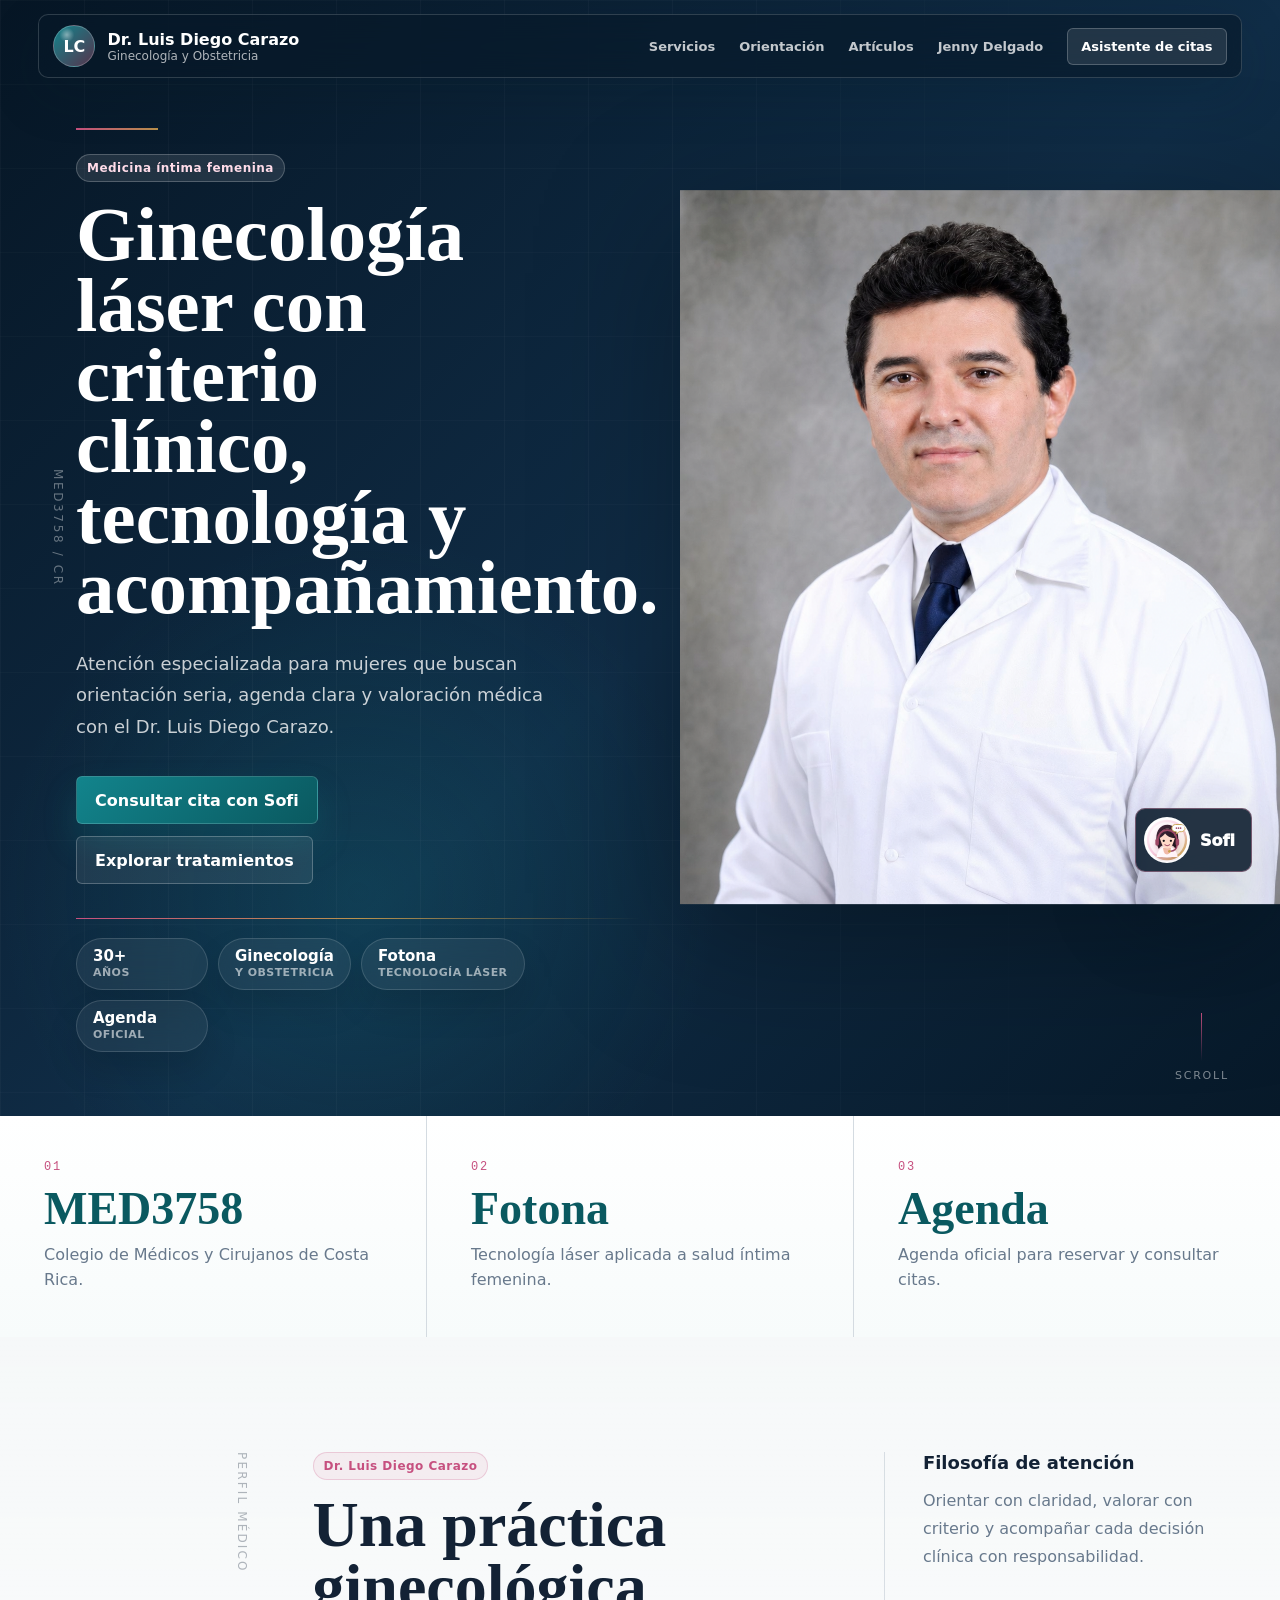
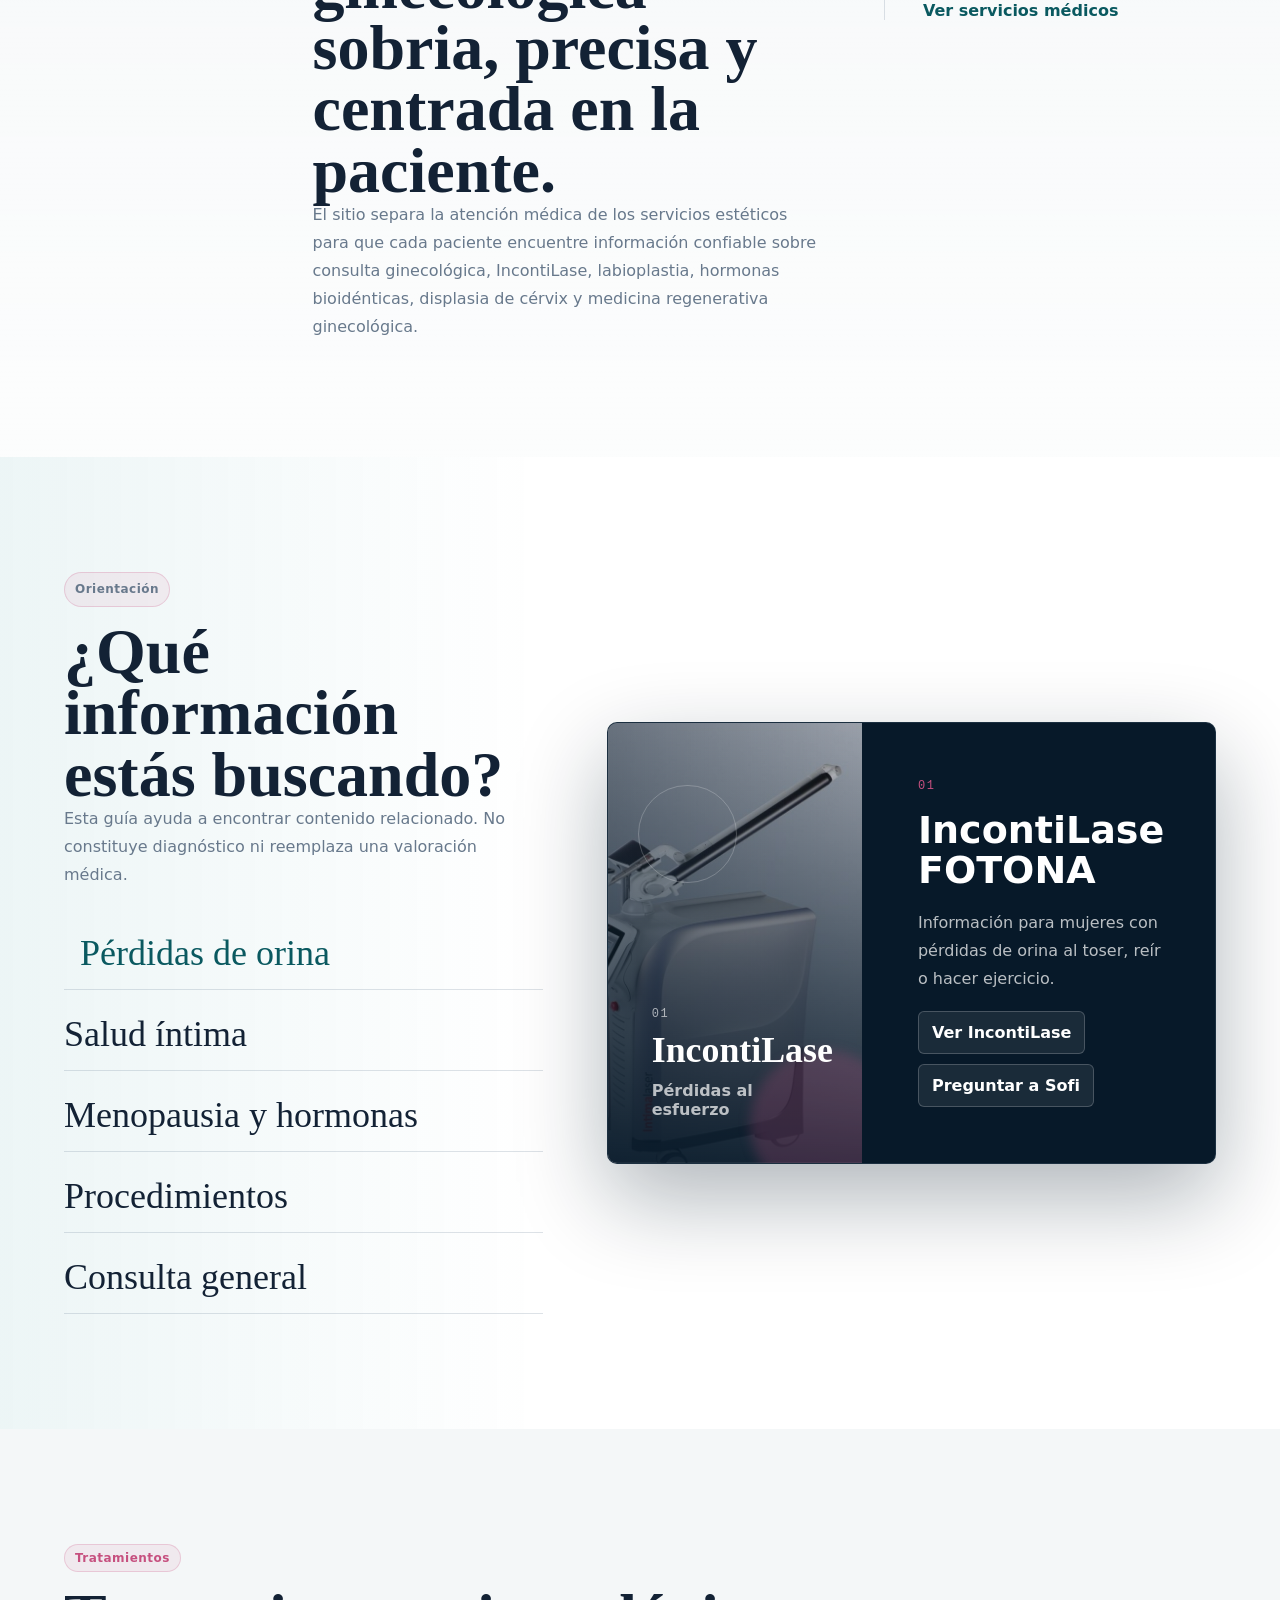
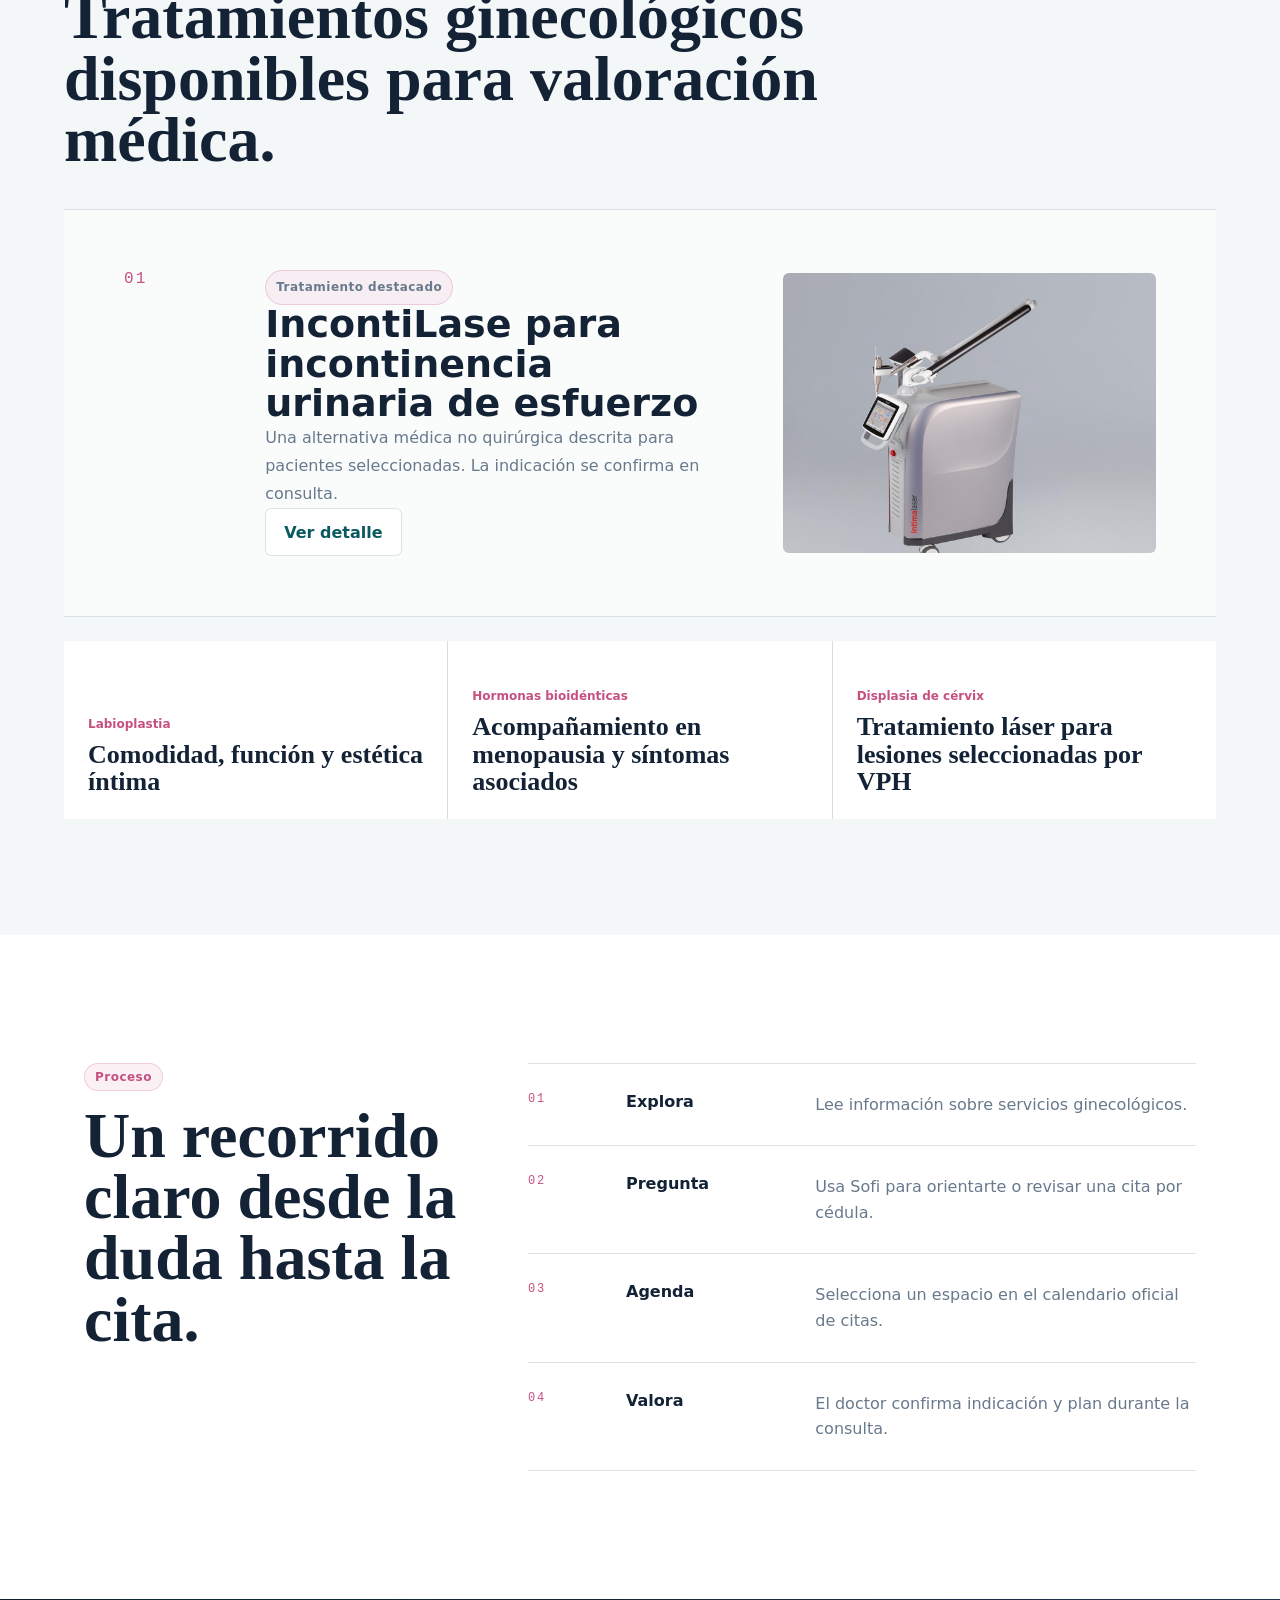
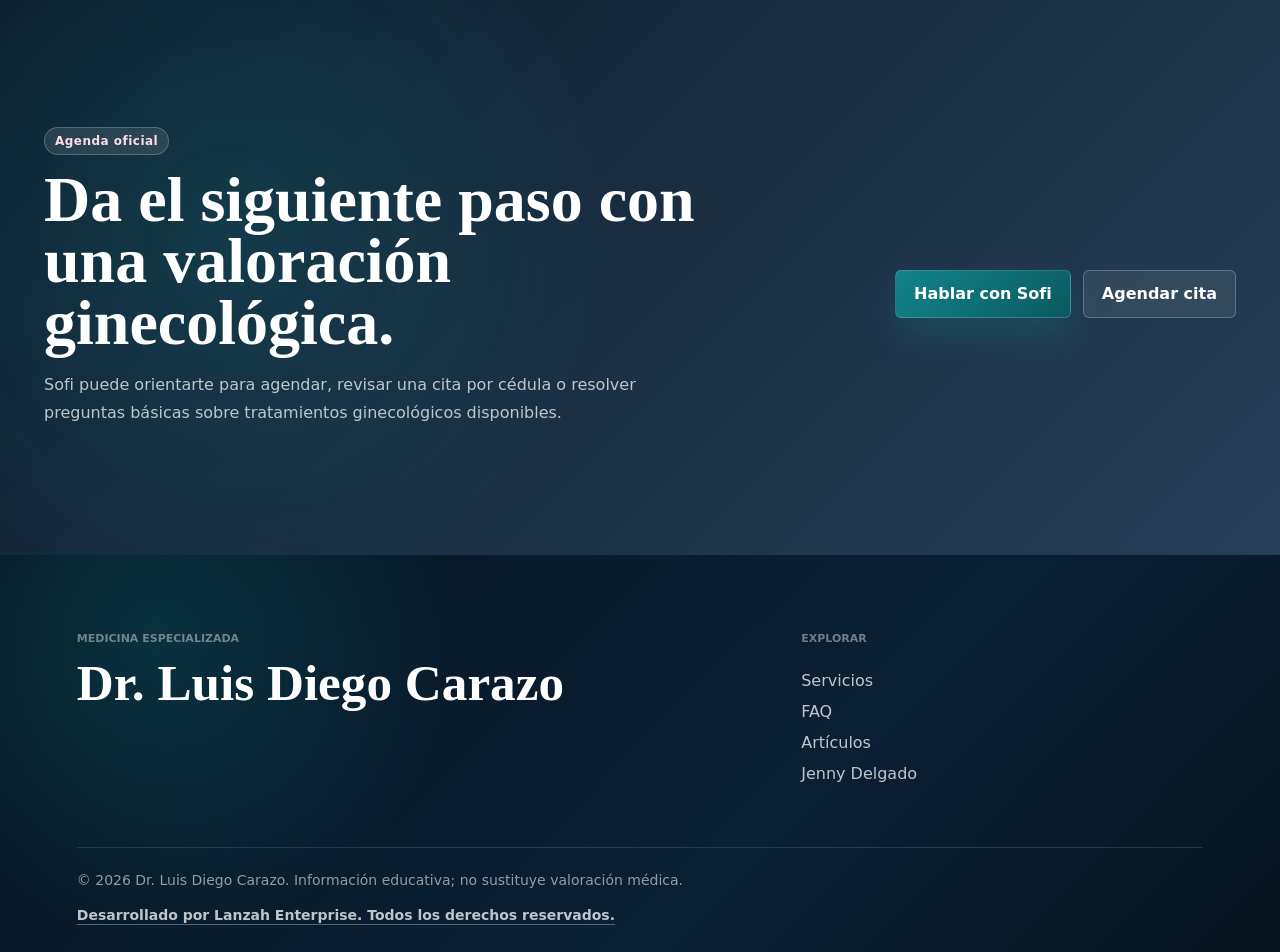
==== commit f3de4cbc: "Normalize footer legal typography" ====
--- a/index.html
+++ b/index.html
@@ -6,7 +6,7 @@
     <meta name="description" content="Ginecología especializada del Dr. Luis Diego Carazo con tecnología láser, medicina íntima femenina y agenda oficial.">
     <title>Dr. Luis Diego Carazo | Ginecología Láser</title>
     <link rel="preconnect" href="https://images.unsplash.com">
-    <link rel="stylesheet" href="styles.css">
+    <link rel="stylesheet" href="styles.css?v=footer-legal-1">
     <script defer src="app.js"></script>
   </head>
   <body class="brand-carazo">
--- a/styles.css
+++ b/styles.css
@@ -975,6 +975,9 @@
 .developer-credit {
   width: fit-content;
   color: inherit;
+  font-size: 14px;
+  line-height: 1.5;
+  font-weight: 650;
   text-decoration: underline;
   text-decoration-color: rgba(255, 255, 255, .32);
   text-underline-offset: 4px;
@@ -988,8 +991,15 @@
   gap: 14px 24px;
   border-top: 1px solid rgba(255, 255, 255, .12);
   padding-top: 22px;
+  font-size: 14px;
   line-height: 1.5;
   color: rgba(255, 255, 255, .56);
+}
+
+.footer-bottom small,
+.footer-bottom .developer-credit {
+  font-size: inherit;
+  line-height: inherit;
 }
 
 .doctor-profile,
@@ -1236,6 +1246,14 @@
   color: var(--muted);
   background: var(--white);
   font-size: 14px;
+  line-height: 1.5;
+}
+
+.site-footer p,
+.site-footer a {
+  margin: 0;
+  font-size: inherit;
+  line-height: inherit;
 }
 
 .site-footer .developer-credit {
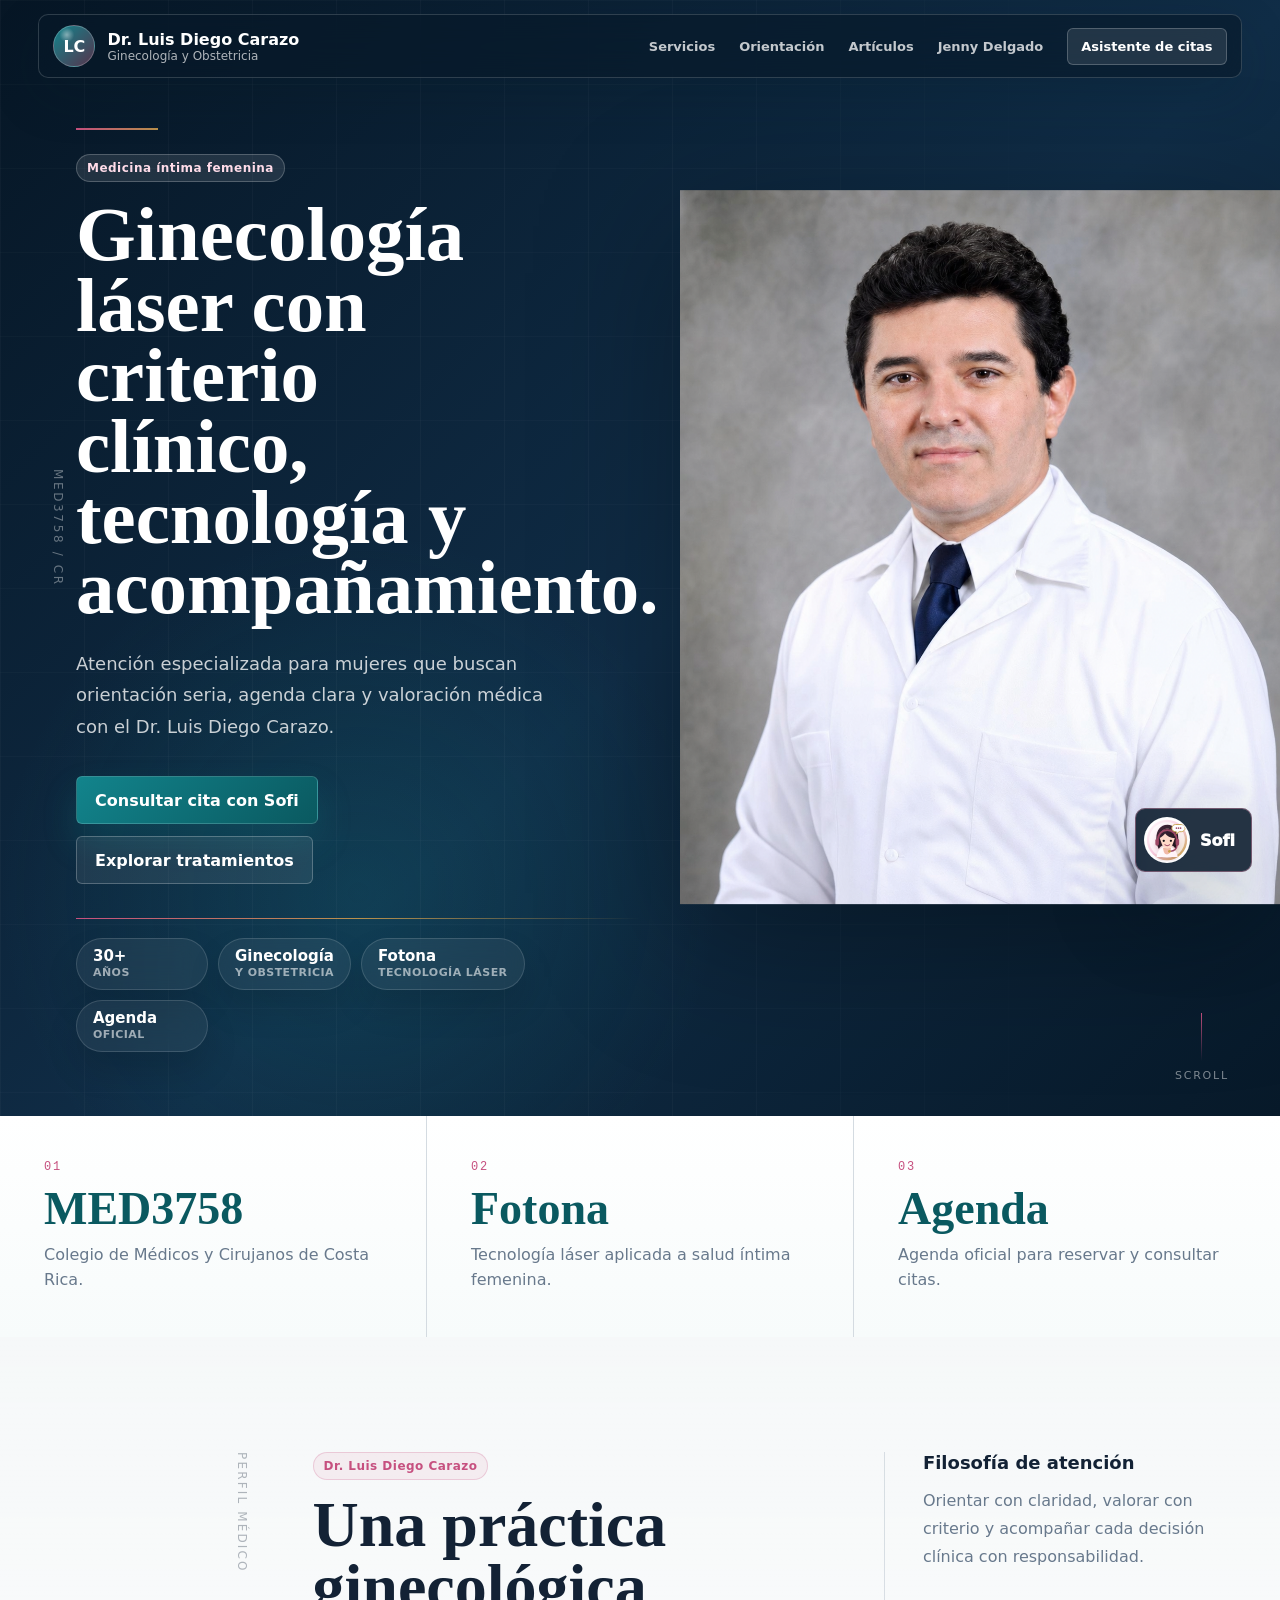
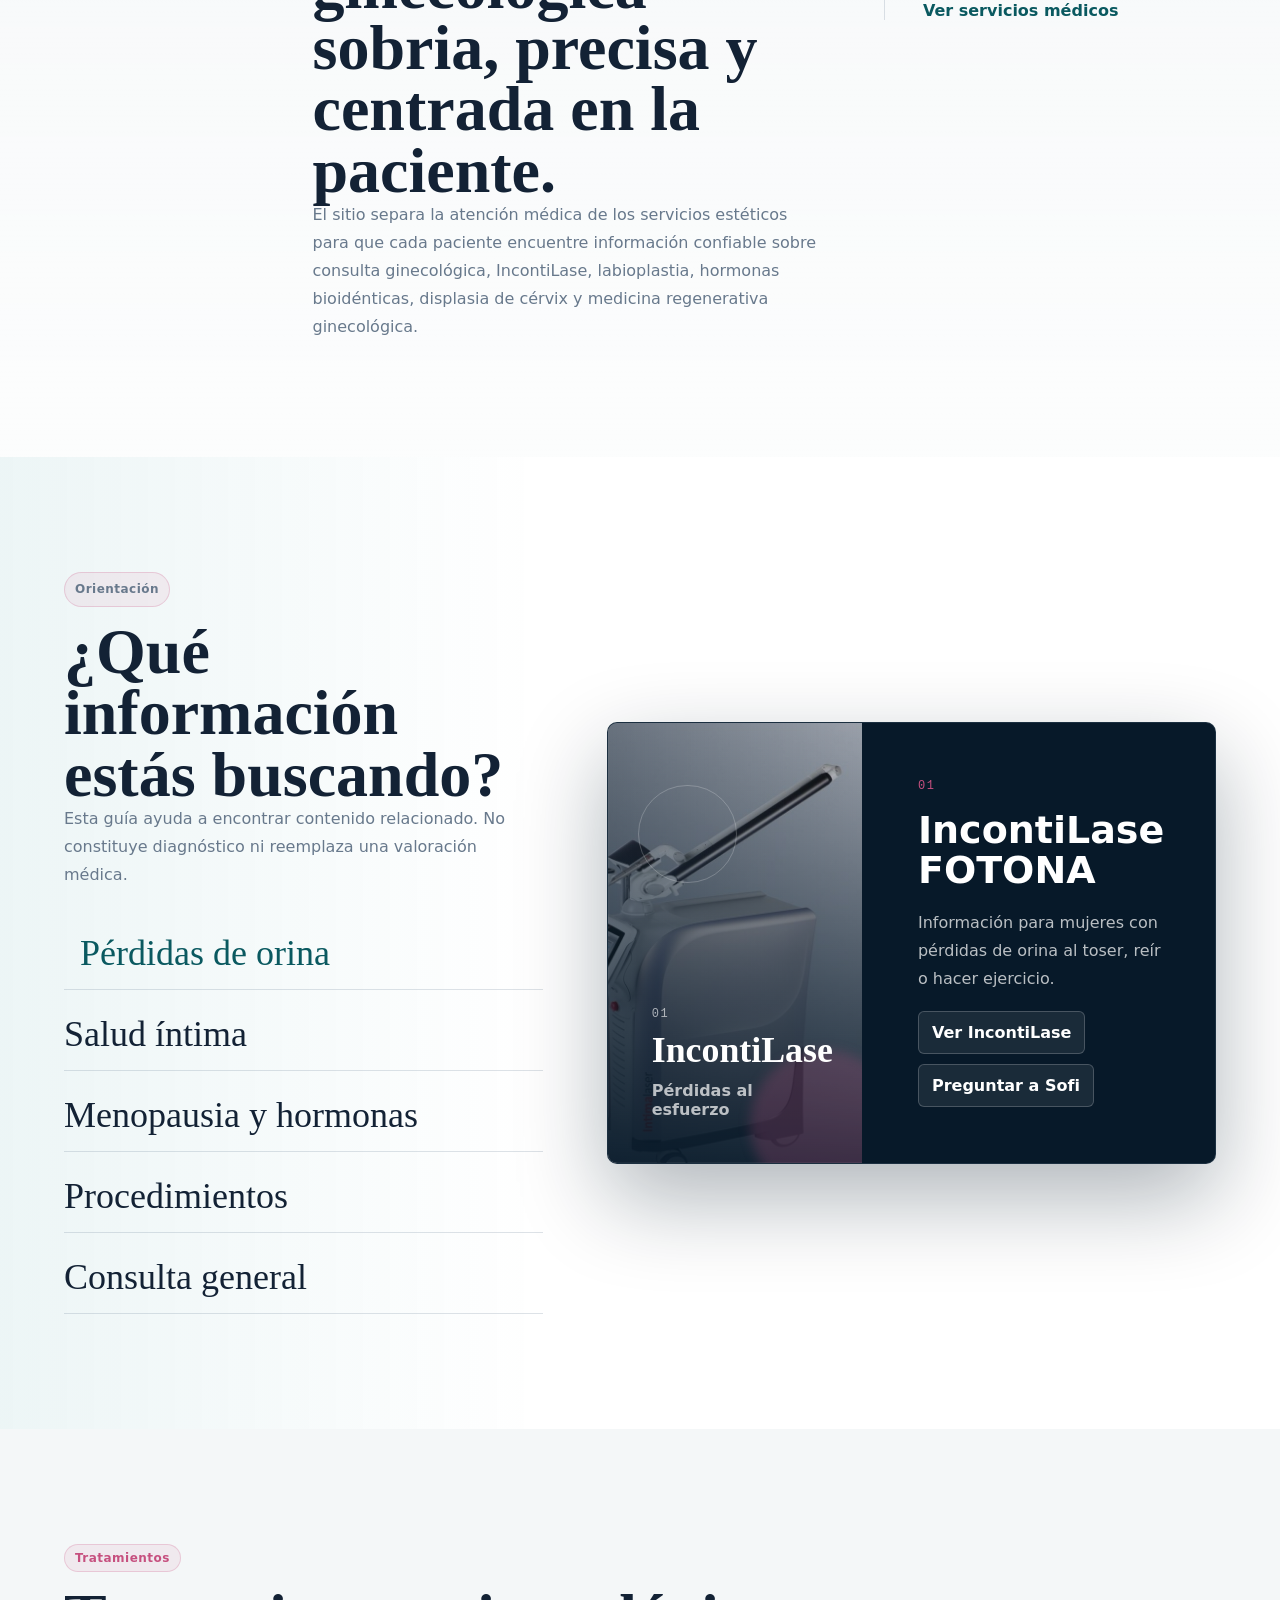
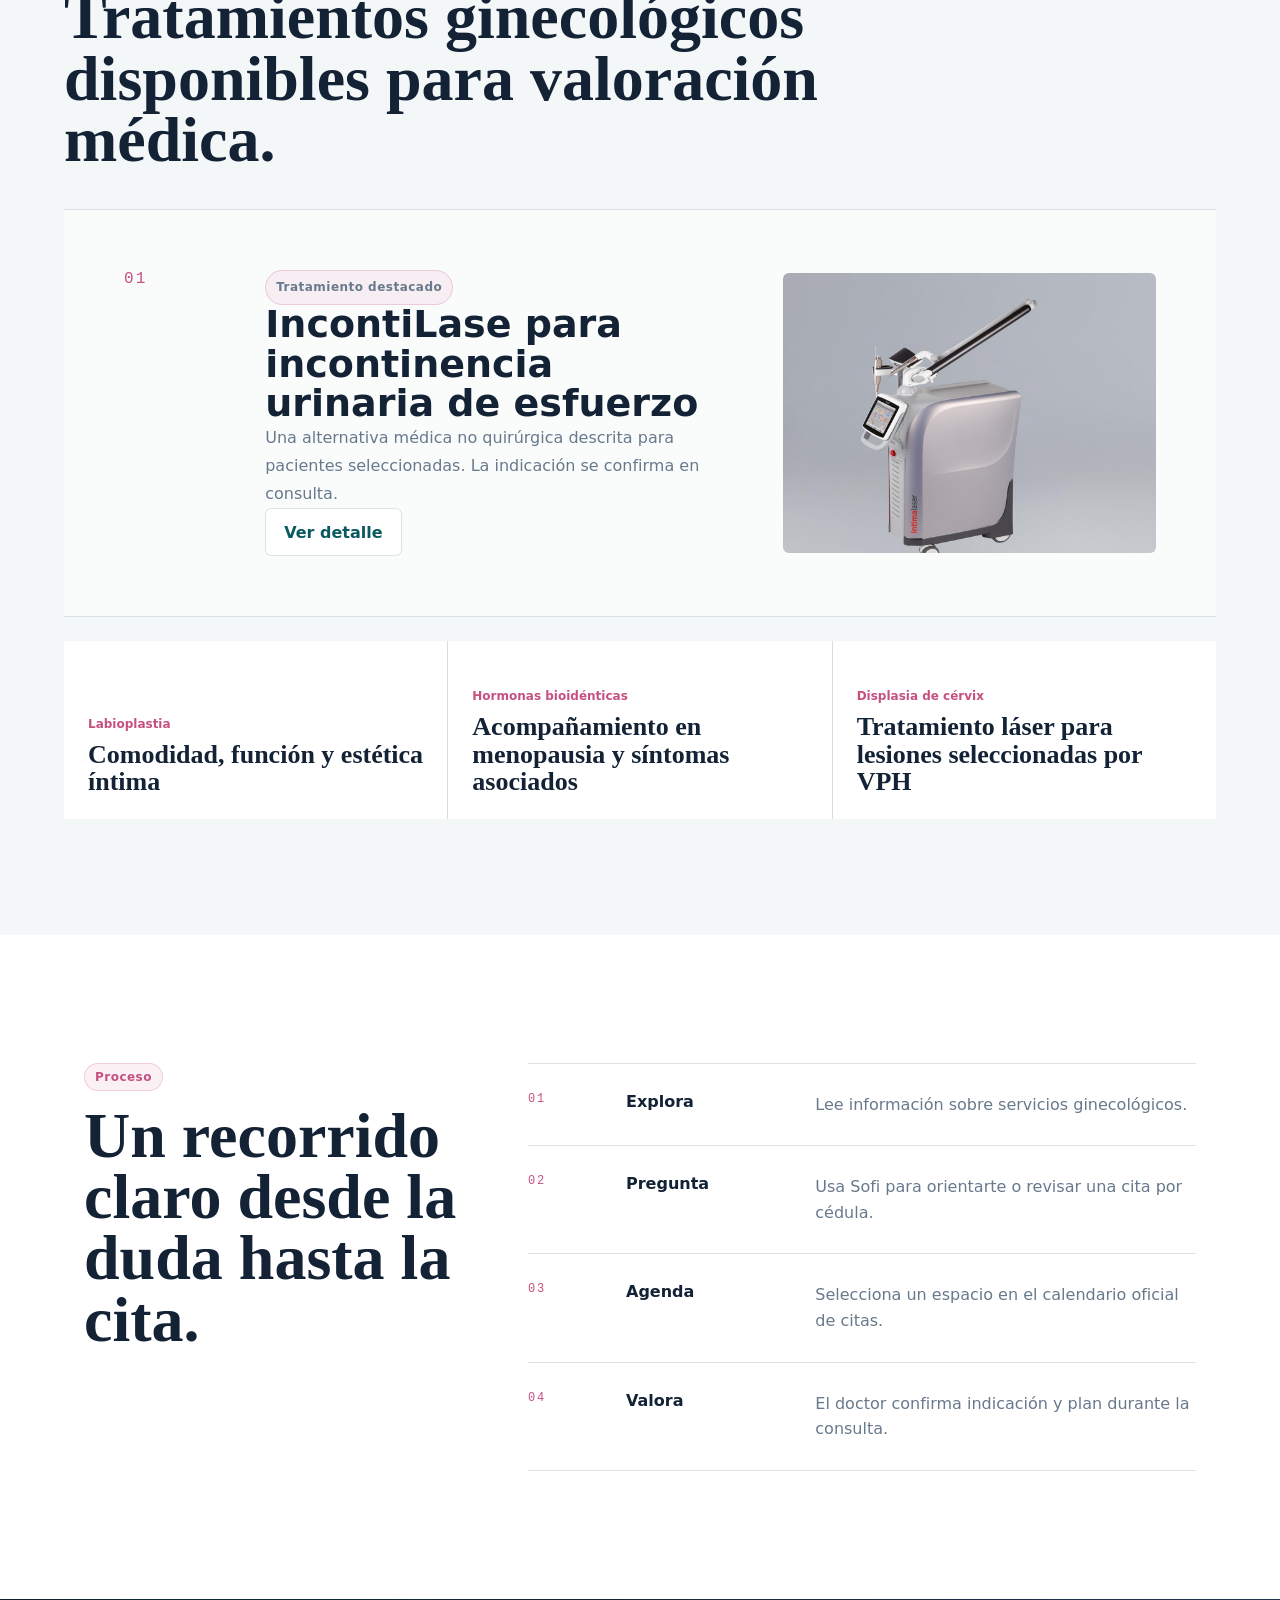
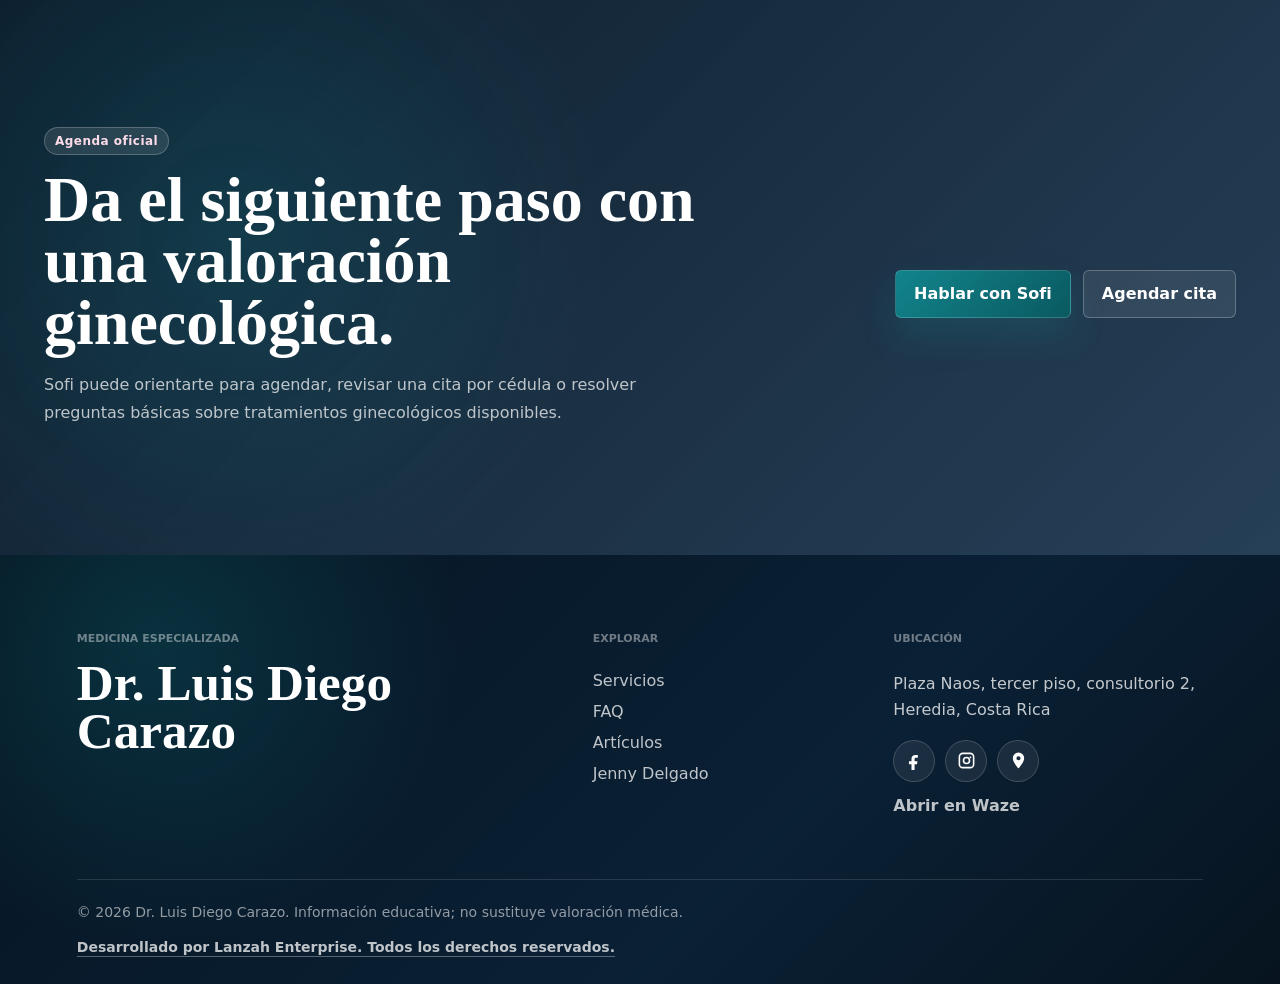
==== commit c3bb2b6b: "Add footer location links" ====
--- a/index.html
+++ b/index.html
@@ -6,8 +6,24 @@
     <meta name="description" content="Ginecología especializada del Dr. Luis Diego Carazo con tecnología láser, medicina íntima femenina y agenda oficial.">
     <title>Dr. Luis Diego Carazo | Ginecología Láser</title>
     <link rel="preconnect" href="https://images.unsplash.com">
-    <link rel="stylesheet" href="styles.css?v=footer-legal-1">
+    <link rel="stylesheet" href="styles.css?v=footer-location-1">
     <script defer src="app.js"></script>
+    <script type="application/ld+json">
+      {
+        "@context": "https://schema.org",
+        "@type": "Physician",
+        "name": "Dr. Luis Diego Carazo",
+        "medicalSpecialty": "Gynecologic",
+        "address": {
+          "@type": "PostalAddress",
+          "streetAddress": "Plaza Naos, tercer piso, consultorio 2",
+          "addressLocality": "Heredia",
+          "addressCountry": "CR"
+        },
+        "areaServed": "Costa Rica",
+        "url": "https://dr-carazo-centro-laser.adminlanzah.workers.dev/"
+      }
+    </script>
   </head>
   <body class="brand-carazo">
     <header class="site-header">
@@ -224,6 +240,22 @@
         <a href="articulos.html">Artículos</a>
         <a href="https://jennydelgadocentroesteticalaser.adminlanzah.workers.dev/">Jenny Delgado</a>
       </nav>
+      <div class="footer-contact">
+        <span>Ubicación</span>
+        <address>Plaza Naos, tercer piso, consultorio 2, Heredia, Costa Rica</address>
+        <div class="footer-socials" aria-label="Enlaces sociales y ubicación">
+          <a class="social-link" href="https://www.facebook.com/" target="_blank" rel="noopener" aria-label="Facebook del Dr. Luis Diego Carazo">
+            <svg viewBox="0 0 24 24" aria-hidden="true"><path d="M14 8.5h2.2V5.1c-.4-.1-1.6-.2-3-.2-3 0-5 1.8-5 5.1v2.9H5v3.8h3.2V24h3.9v-7.3h3.1l.5-3.8h-3.6v-2.5c0-1.1.3-1.9 1.9-1.9Z"/></svg>
+          </a>
+          <a class="social-link" href="https://www.instagram.com/" target="_blank" rel="noopener" aria-label="Instagram del Dr. Luis Diego Carazo">
+            <svg viewBox="0 0 24 24" aria-hidden="true"><path d="M7.4 2h9.2A5.4 5.4 0 0 1 22 7.4v9.2a5.4 5.4 0 0 1-5.4 5.4H7.4A5.4 5.4 0 0 1 2 16.6V7.4A5.4 5.4 0 0 1 7.4 2Zm0 2A3.4 3.4 0 0 0 4 7.4v9.2A3.4 3.4 0 0 0 7.4 20h9.2a3.4 3.4 0 0 0 3.4-3.4V7.4A3.4 3.4 0 0 0 16.6 4H7.4Zm4.6 3.2a4.8 4.8 0 1 1 0 9.6 4.8 4.8 0 0 1 0-9.6Zm0 2a2.8 2.8 0 1 0 0 5.6 2.8 2.8 0 0 0 0-5.6Zm5-2.3a1.1 1.1 0 1 1 0 2.2 1.1 1.1 0 0 1 0-2.2Z"/></svg>
+          </a>
+          <a class="social-link" href="https://www.google.com/maps/search/?api=1&amp;query=Plaza%20Naos%2C%20Tercer%20piso%2C%20consultorio%202%2C%20Heredia%2C%20Costa%20Rica" target="_blank" rel="noopener" aria-label="Abrir ubicación en Google Maps">
+            <svg viewBox="0 0 24 24" aria-hidden="true"><path d="M12 2a7.2 7.2 0 0 1 7.2 7.2c0 5.2-7.2 12.8-7.2 12.8S4.8 14.4 4.8 9.2A7.2 7.2 0 0 1 12 2Zm0 4.6a2.6 2.6 0 1 0 0 5.2 2.6 2.6 0 0 0 0-5.2Z"/></svg>
+          </a>
+        </div>
+        <a class="footer-map-link" href="https://waze.com/ul?q=Plaza%20Naos%2C%20Tercer%20piso%2C%20consultorio%202%2C%20Heredia%2C%20Costa%20Rica&amp;navigate=yes" target="_blank" rel="noopener">Abrir en Waze</a>
+      </div>
       <div class="footer-bottom">
         <small>&copy; 2026 Dr. Luis Diego Carazo. Información educativa; no sustituye valoración médica.</small>
         <a class="developer-credit" href="https://lanzahcr.com" target="_blank" rel="noopener">Desarrollado por Lanzah Enterprise. Todos los derechos reservados.</a>
--- a/styles.css
+++ b/styles.css
@@ -919,8 +919,9 @@
 
 .brand-footer {
   display: grid;
-  grid-template-columns: minmax(0, 1.15fr) minmax(220px, .7fr);
+  grid-template-columns: minmax(0, 1.05fr) minmax(190px, .55fr) minmax(280px, .72fr);
   gap: clamp(28px, 5vw, 72px);
+  align-items: start;
   padding: clamp(42px, 6vw, 82px) clamp(22px, 6vw, 92px) 26px;
   color: rgba(255, 255, 255, .72);
   background:
@@ -930,7 +931,8 @@
 
 .footer-brand span,
 .footer-links span,
-.footer-actions span {
+.footer-actions span,
+.footer-contact span {
   display: block;
   margin-bottom: 14px;
   color: rgba(255, 255, 255, .42);
@@ -950,7 +952,8 @@
 }
 
 .footer-links,
-.footer-actions {
+.footer-actions,
+.footer-contact {
   display: grid;
   align-content: start;
   gap: 12px;
@@ -970,6 +973,53 @@
   background: rgba(255, 255, 255, .07);
   cursor: pointer;
   font-weight: 850;
+}
+
+.footer-contact address {
+  max-width: 34ch;
+  color: rgba(255, 255, 255, .76);
+  font-style: normal;
+  line-height: 1.65;
+}
+
+.footer-socials {
+  display: flex;
+  flex-wrap: wrap;
+  gap: 10px;
+  margin-top: 4px;
+}
+
+.brand-footer .social-link,
+.site-footer .social-link {
+  display: grid;
+  width: 42px;
+  height: 42px;
+  place-items: center;
+  border: 1px solid rgba(255, 255, 255, .16);
+  border-radius: 999px;
+  background: rgba(255, 255, 255, .07);
+  color: var(--white);
+  transition: transform .2s ease, background .2s ease, border-color .2s ease;
+}
+
+.brand-footer .social-link:hover,
+.site-footer .social-link:hover {
+  border-color: rgba(255, 255, 255, .34);
+  background: rgba(255, 255, 255, .12);
+  transform: translateY(-2px);
+}
+
+.brand-footer .social-link svg,
+.site-footer .social-link svg {
+  width: 19px;
+  height: 19px;
+  fill: currentColor;
+}
+
+.footer-map-link {
+  margin-top: 2px;
+  color: rgba(255, 255, 255, .82);
+  font-weight: 760;
 }
 
 .developer-credit {
@@ -1240,6 +1290,7 @@
   display: flex;
   flex-wrap: wrap;
   justify-content: space-between;
+  align-items: center;
   gap: 18px;
   padding: 28px clamp(20px, 5vw, 70px);
   border-top: 1px solid var(--line);
@@ -1250,10 +1301,37 @@
 }
 
 .site-footer p,
-.site-footer a {
+.site-footer a,
+.site-footer address {
   margin: 0;
   font-size: inherit;
   line-height: inherit;
+}
+
+.site-footer address {
+  max-width: 34ch;
+  font-style: normal;
+}
+
+.site-footer .social-link {
+  width: 38px;
+  height: 38px;
+  border-color: rgba(19, 34, 53, .14);
+  background: rgba(6, 21, 34, .04);
+  color: var(--ink);
+}
+
+.site-footer .social-link:hover {
+  border-color: rgba(18, 132, 140, .34);
+  background: rgba(18, 132, 140, .1);
+}
+
+.site-footer-socials {
+  margin-top: 0;
+}
+
+.site-footer .footer-map-link {
+  color: var(--teal);
 }
 
 .site-footer .developer-credit {
@@ -2246,6 +2324,7 @@
 
   .footer-brand,
   .footer-links,
+  .footer-contact,
   .footer-bottom {
     justify-items: center;
   }
@@ -2260,8 +2339,10 @@
   .footer-brand span,
   .footer-links span,
   .footer-actions span,
+  .footer-contact span,
   .brand-footer a,
   .footer-action,
+  .footer-contact address,
   .footer-bottom,
   .footer-bottom small {
     font-size: 14px;
@@ -2270,10 +2351,20 @@
 
   .footer-brand span,
   .footer-links span,
-  .footer-actions span {
+  .footer-actions span,
+  .footer-contact span {
     margin-bottom: 8px;
     text-transform: none;
     color: rgba(255, 255, 255, .62);
+  }
+
+  .footer-contact address {
+    max-width: 28ch;
+    text-align: center;
+  }
+
+  .footer-socials {
+    justify-content: center;
   }
 
   .footer-actions {
@@ -2293,6 +2384,12 @@
     text-align: center;
   }
 
+  .brand-footer .social-link,
+  .site-footer .social-link {
+    width: 42px;
+    height: 42px;
+  }
+
   .footer-action {
     display: grid;
     place-items: center;
@@ -2302,6 +2399,16 @@
     display: grid;
     gap: 8px;
     text-align: center;
+  }
+
+  .site-footer {
+    display: grid;
+    justify-items: center;
+    text-align: center;
+  }
+
+  .site-footer address {
+    max-width: 28ch;
   }
 
   .appointment-chat {
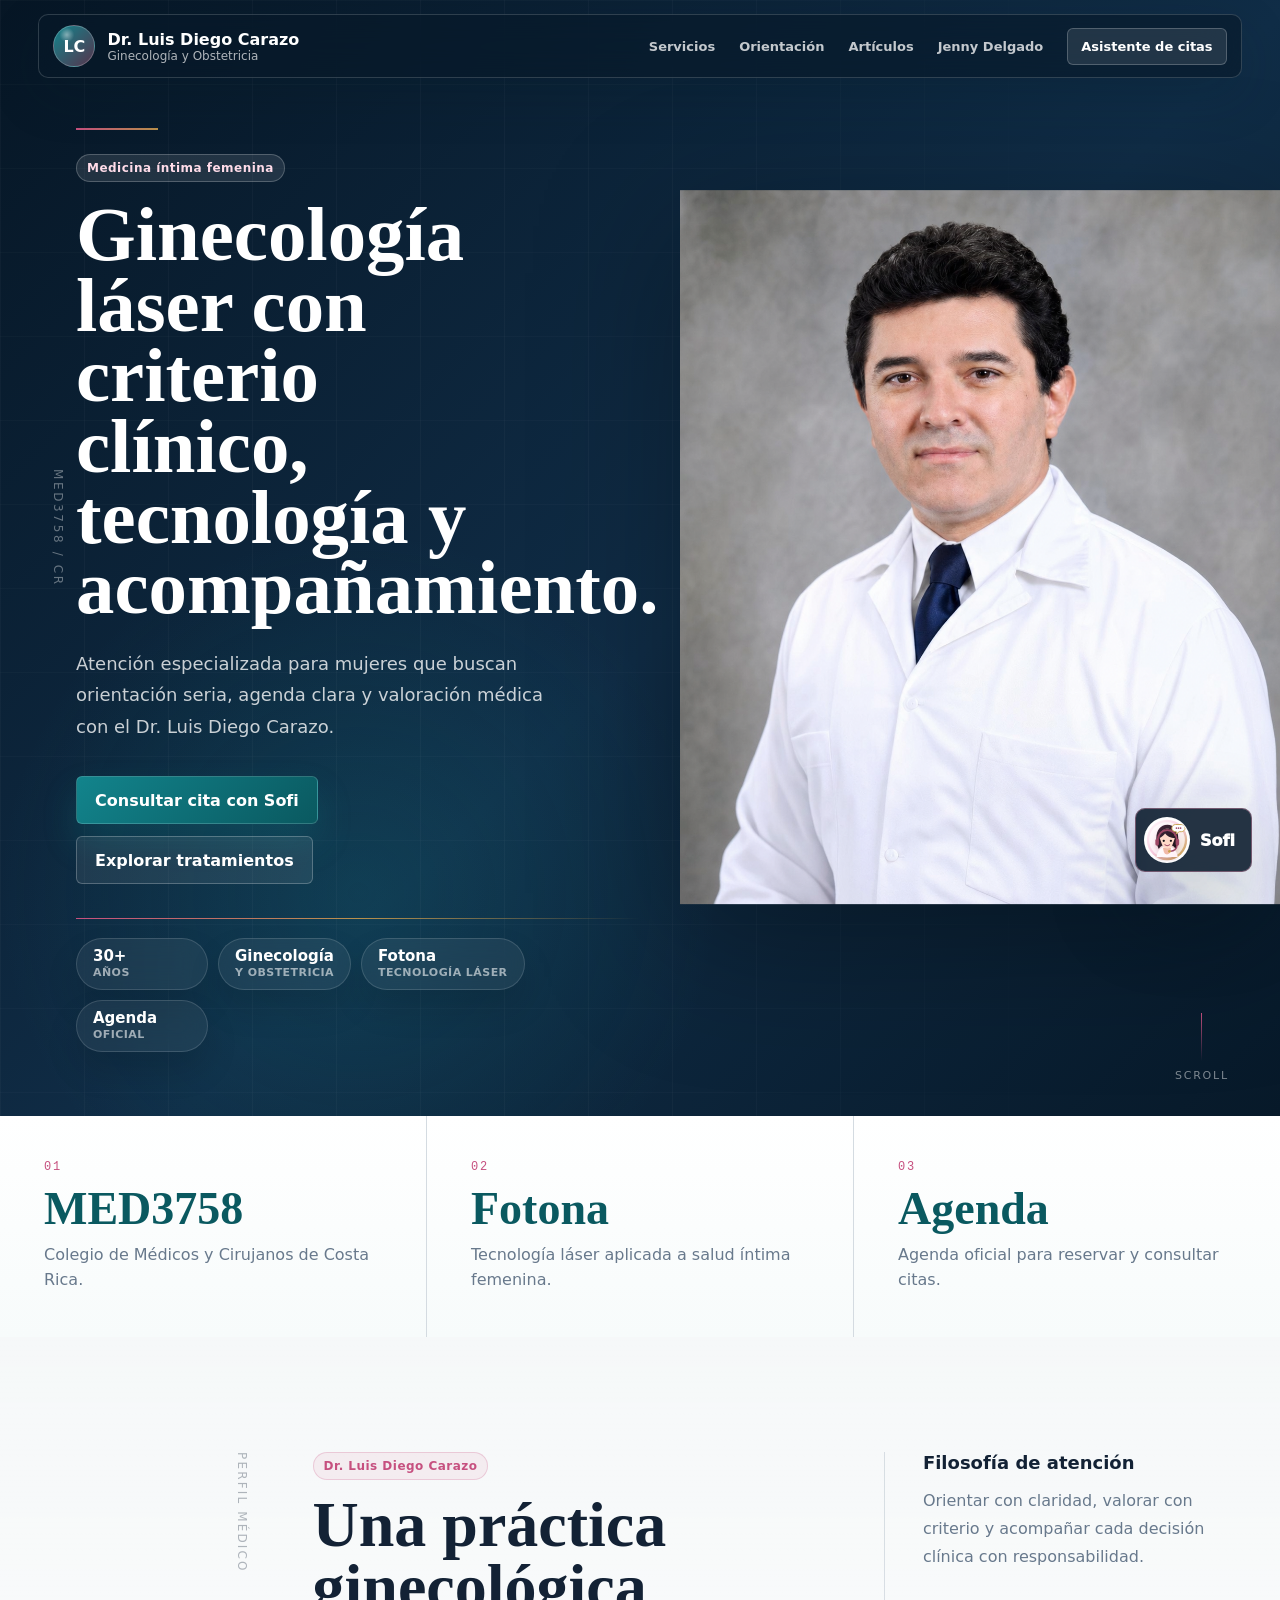
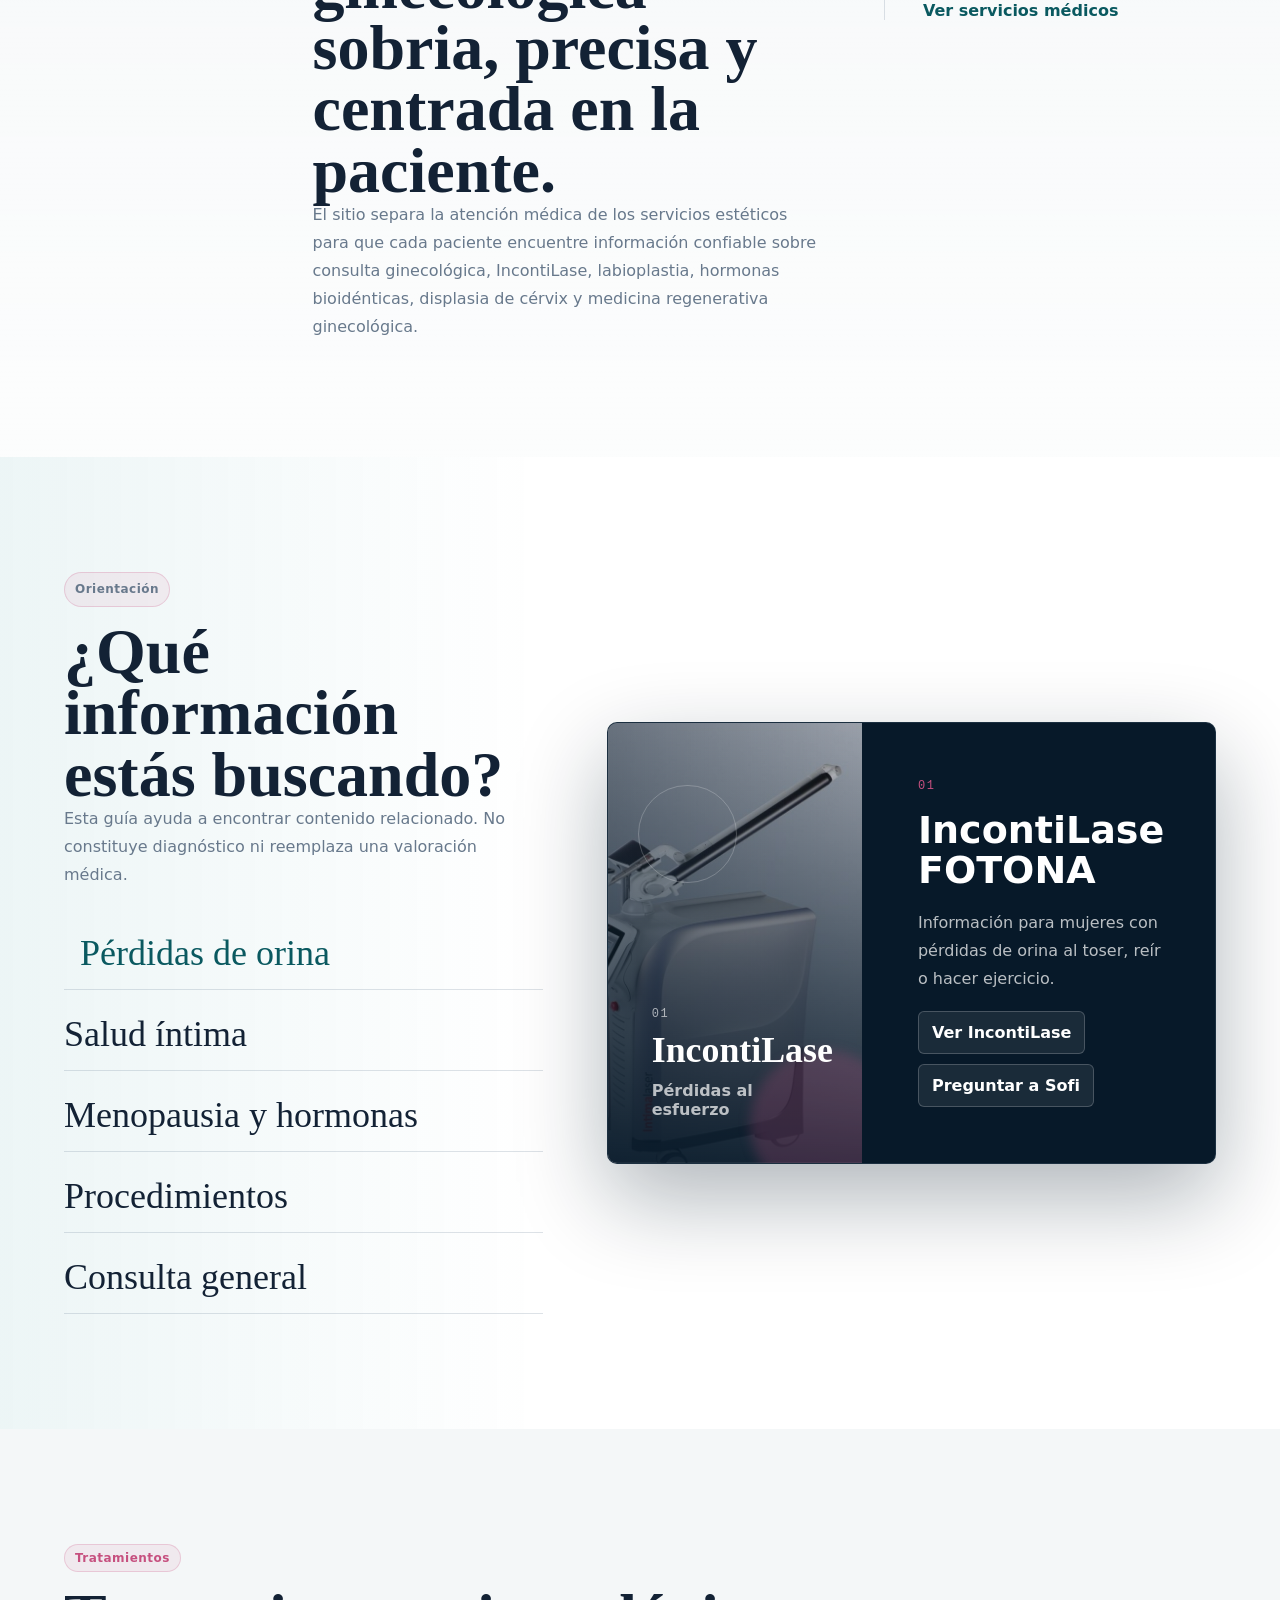
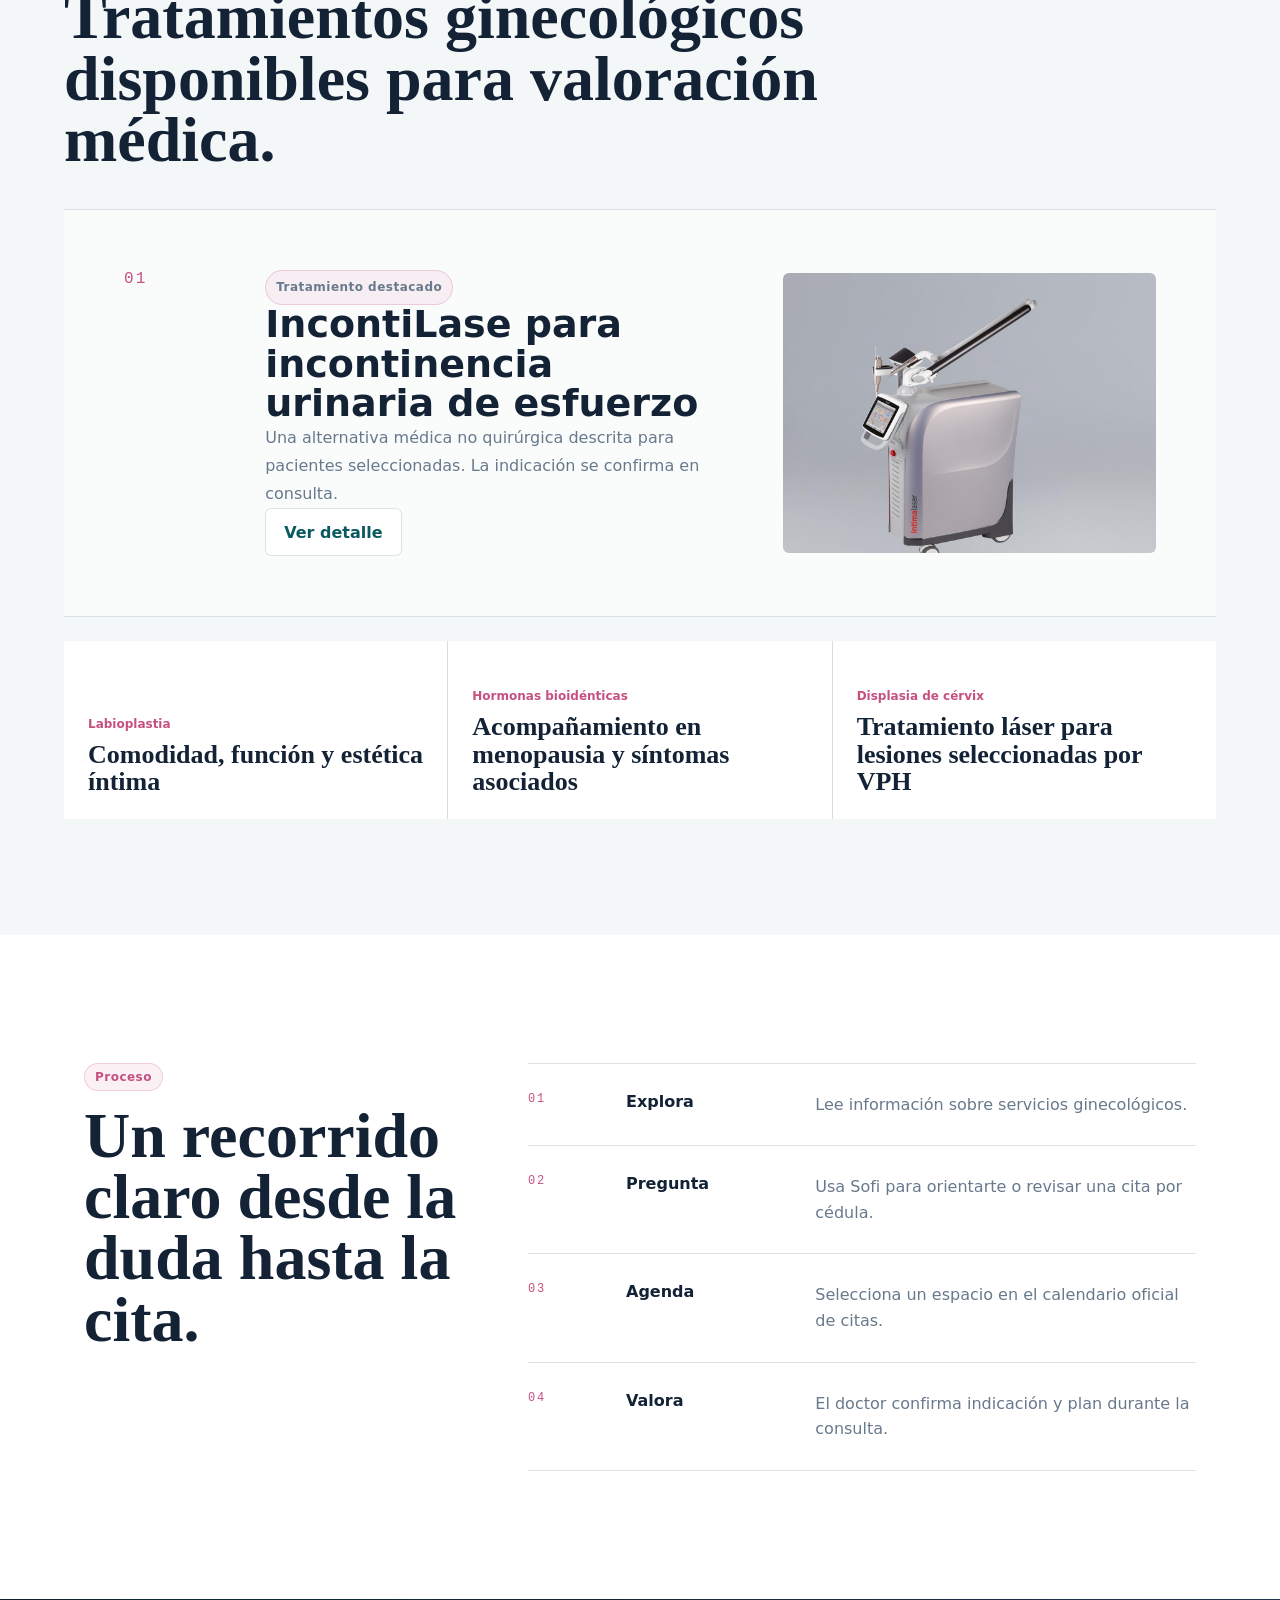
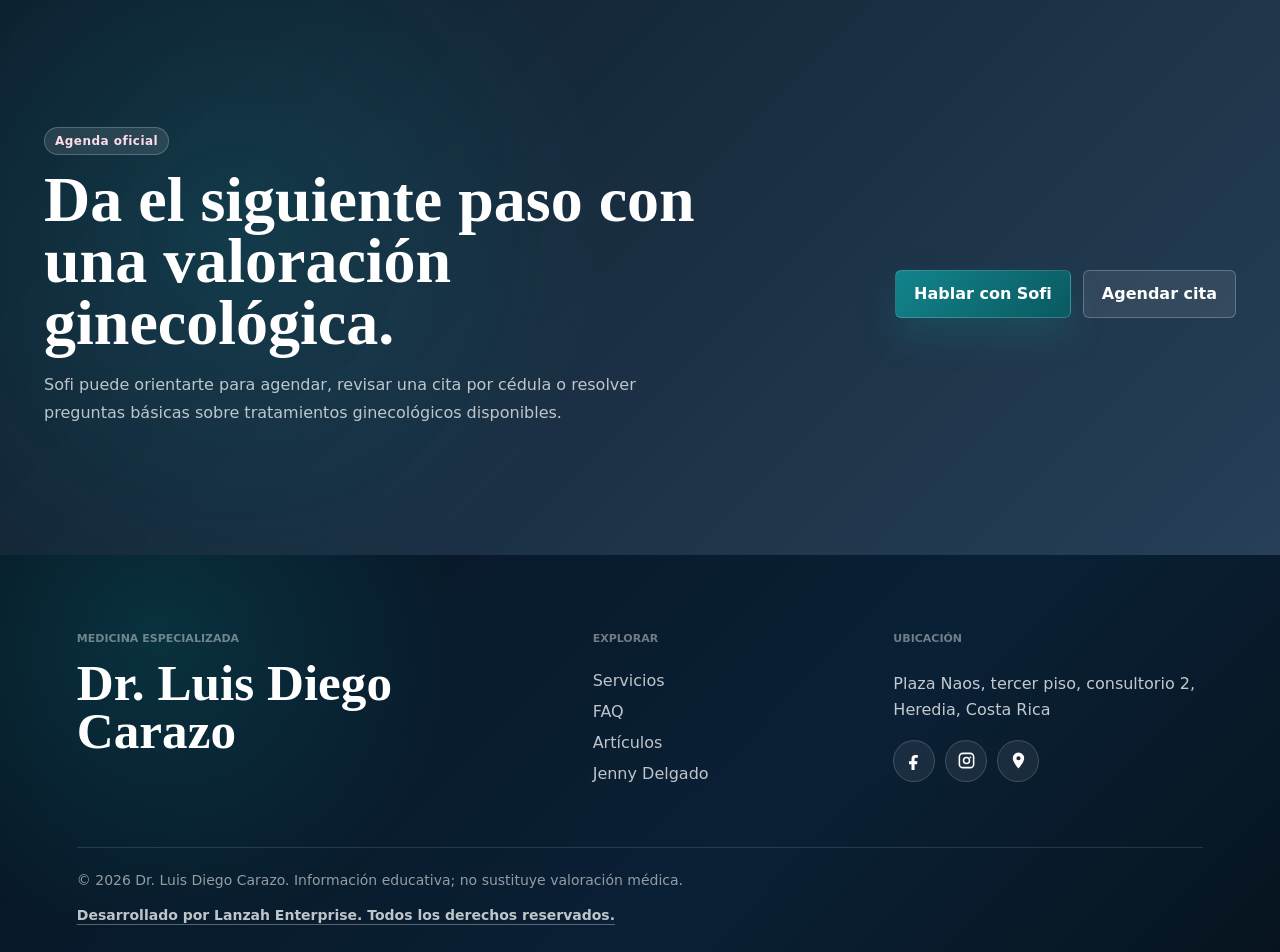
==== commit 2151ea0f: "Remove Waze footer link" ====
--- a/index.html
+++ b/index.html
@@ -254,7 +254,6 @@
             <svg viewBox="0 0 24 24" aria-hidden="true"><path d="M12 2a7.2 7.2 0 0 1 7.2 7.2c0 5.2-7.2 12.8-7.2 12.8S4.8 14.4 4.8 9.2A7.2 7.2 0 0 1 12 2Zm0 4.6a2.6 2.6 0 1 0 0 5.2 2.6 2.6 0 0 0 0-5.2Z"/></svg>
           </a>
         </div>
-        <a class="footer-map-link" href="https://waze.com/ul?q=Plaza%20Naos%2C%20Tercer%20piso%2C%20consultorio%202%2C%20Heredia%2C%20Costa%20Rica&amp;navigate=yes" target="_blank" rel="noopener">Abrir en Waze</a>
       </div>
       <div class="footer-bottom">
         <small>&copy; 2026 Dr. Luis Diego Carazo. Información educativa; no sustituye valoración médica.</small>
--- a/styles.css
+++ b/styles.css
@@ -1016,12 +1016,6 @@
   fill: currentColor;
 }
 
-.footer-map-link {
-  margin-top: 2px;
-  color: rgba(255, 255, 255, .82);
-  font-weight: 760;
-}
-
 .developer-credit {
   width: fit-content;
   color: inherit;
@@ -1328,10 +1322,6 @@
 
 .site-footer-socials {
   margin-top: 0;
-}
-
-.site-footer .footer-map-link {
-  color: var(--teal);
 }
 
 .site-footer .developer-credit {
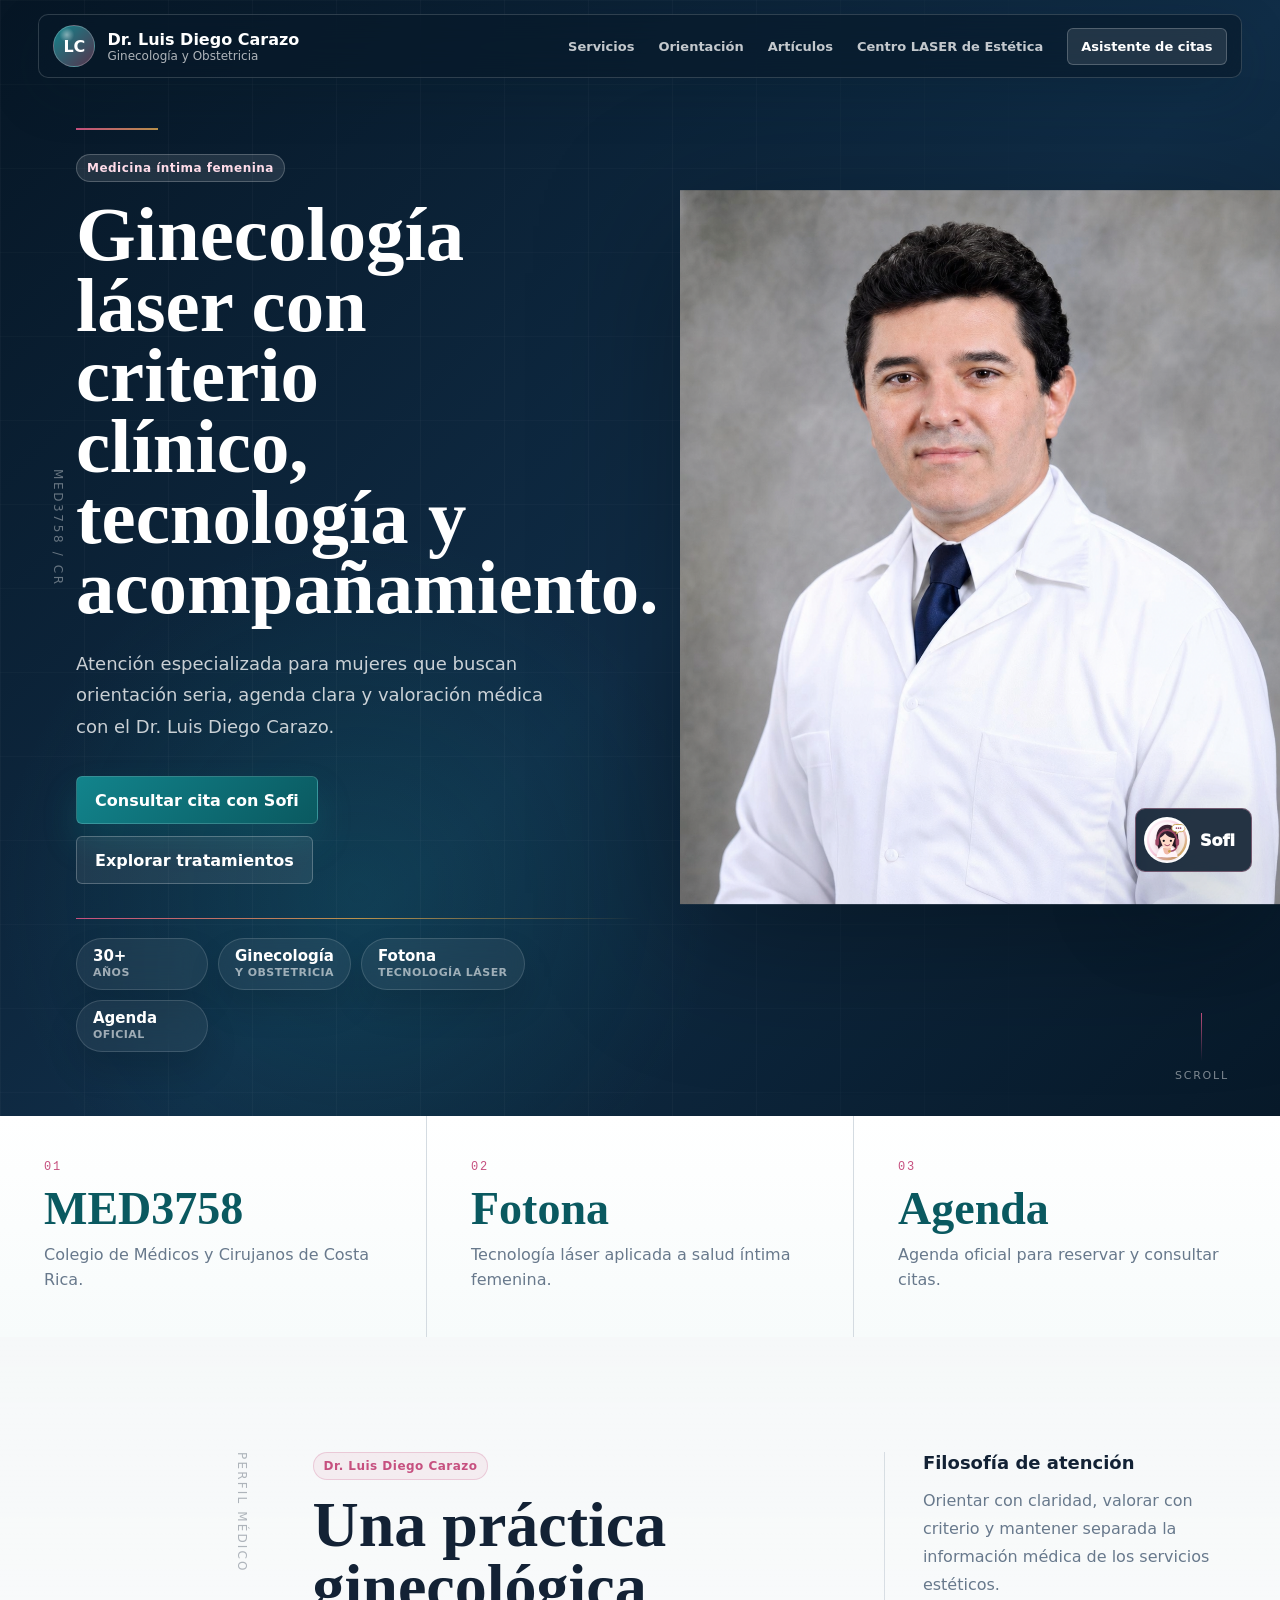
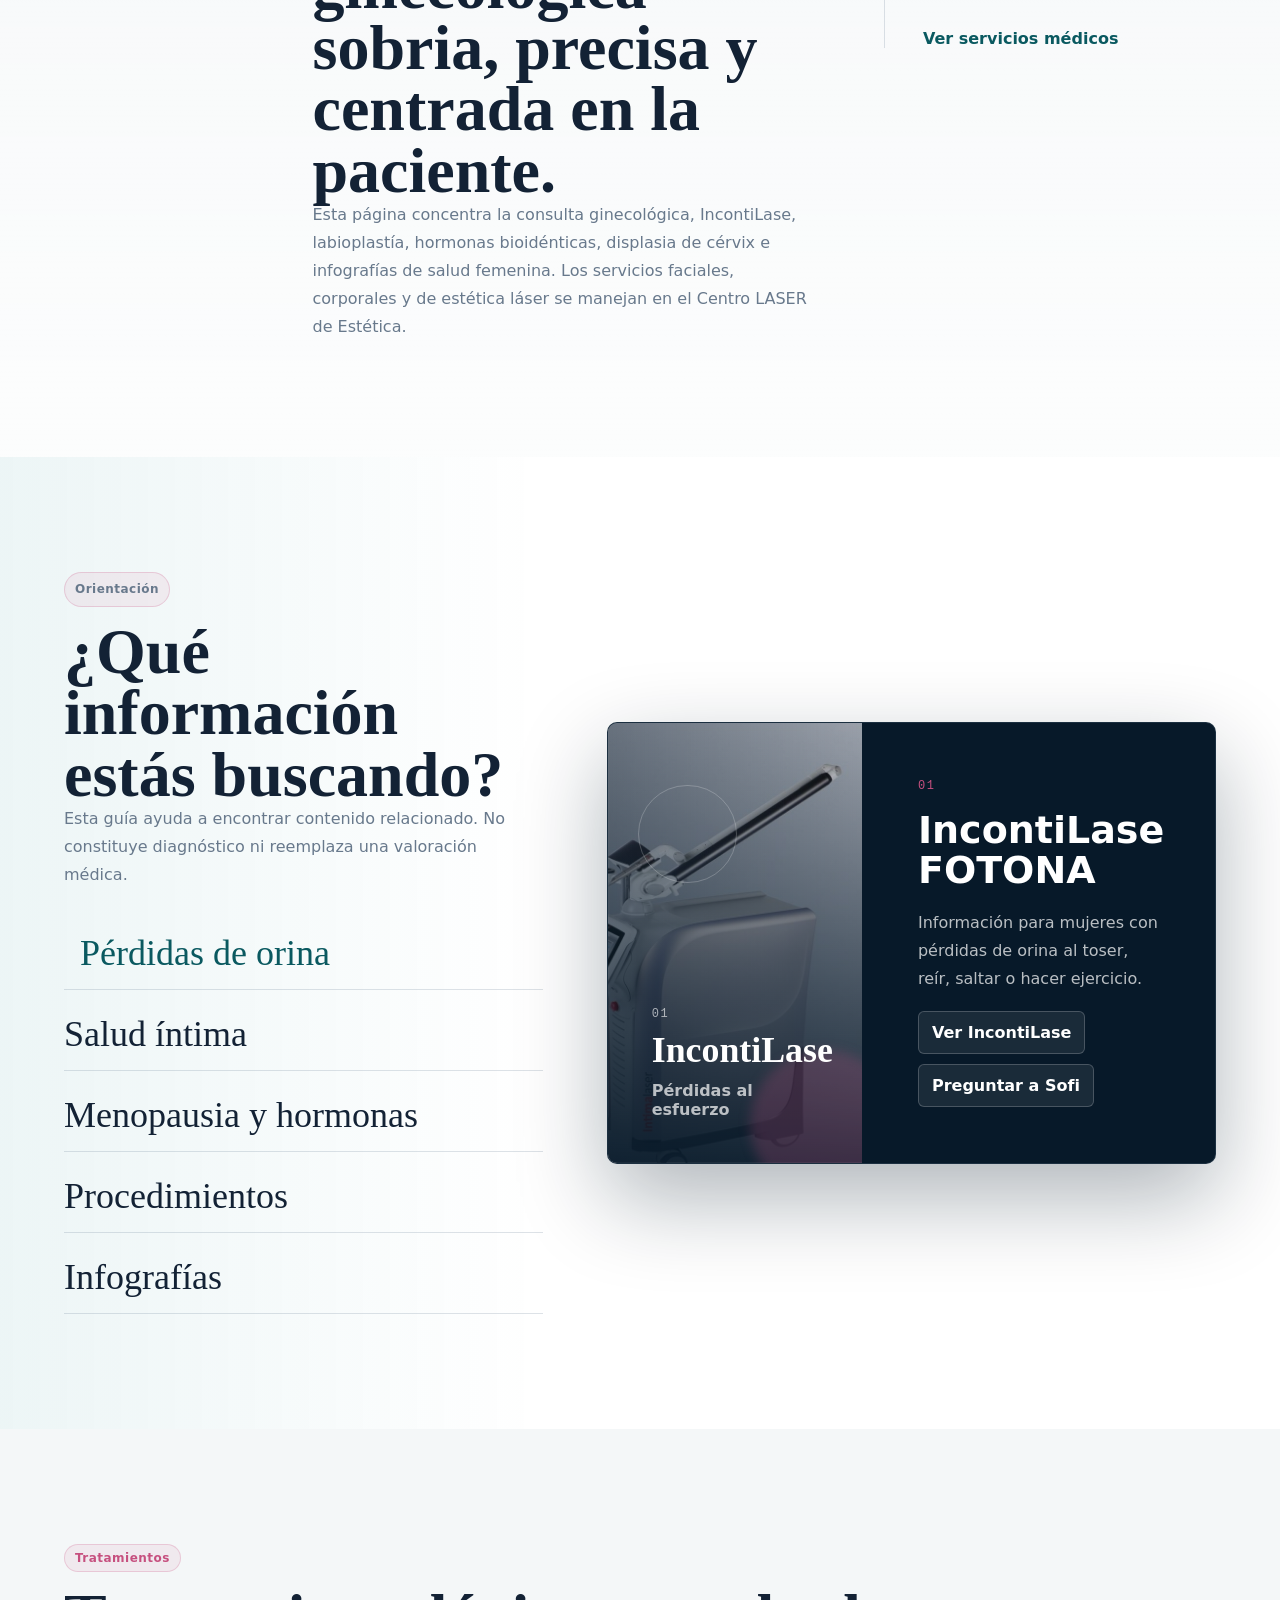
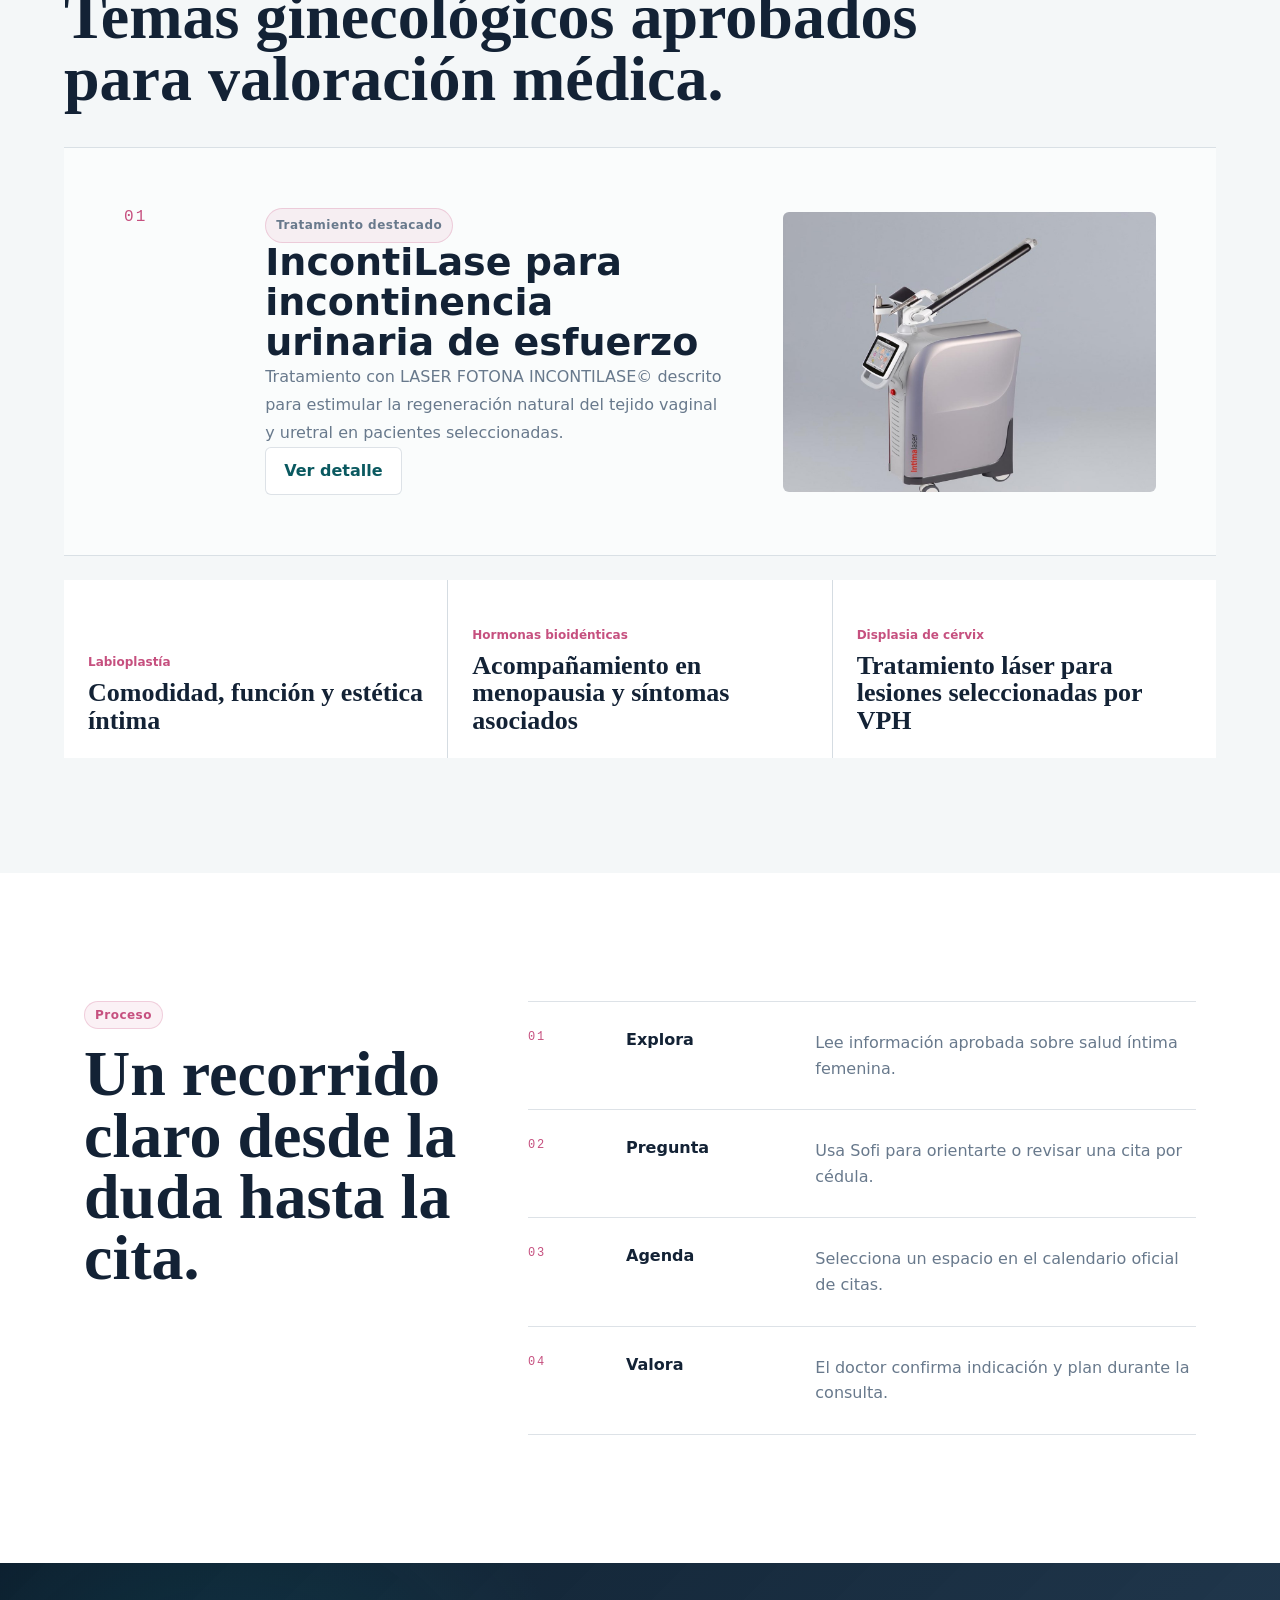
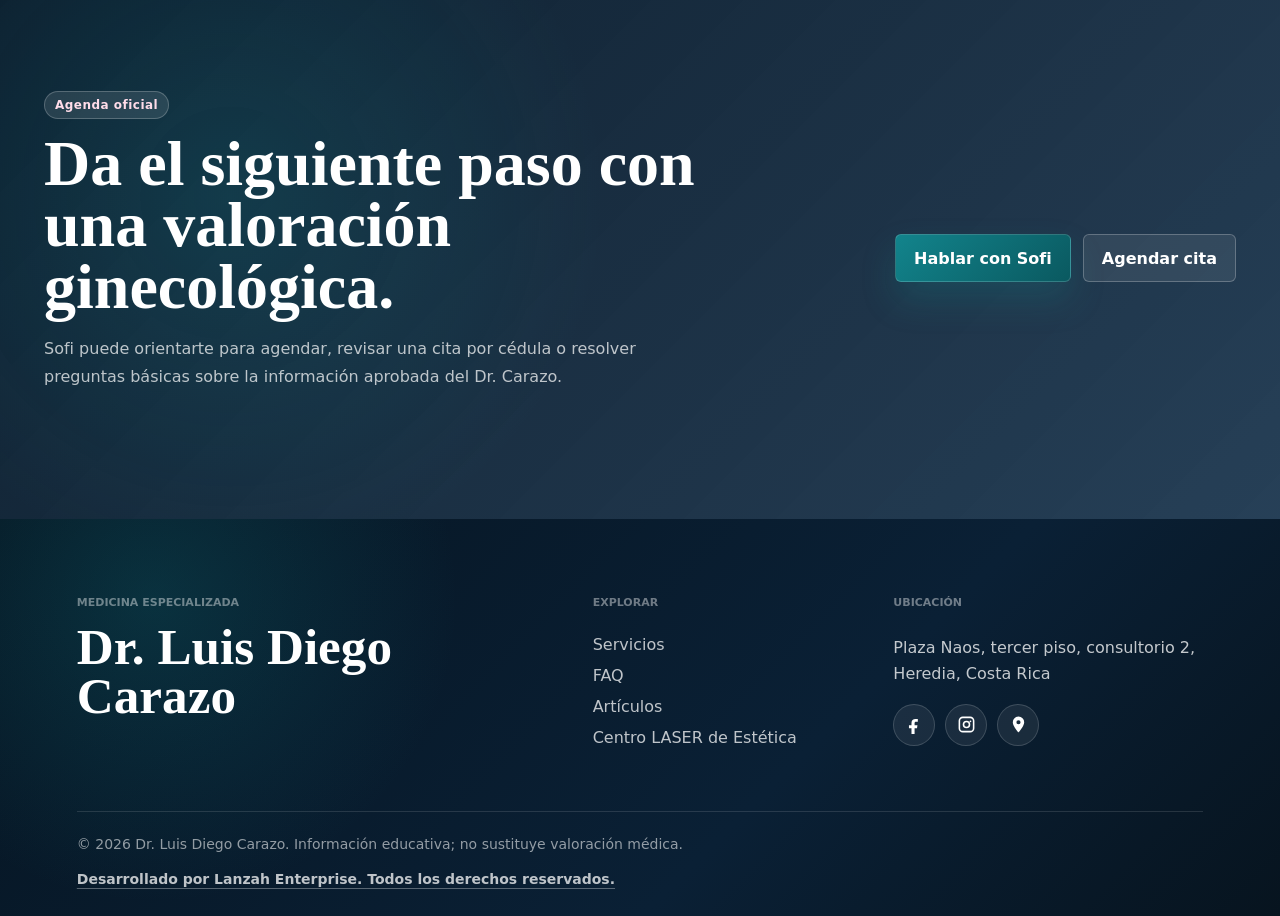
==== commit 78edbe08: "Align Dr Carazo content with approved source" ====
--- a/index.html
+++ b/index.html
@@ -6,7 +6,7 @@
     <meta name="description" content="Ginecología especializada del Dr. Luis Diego Carazo con tecnología láser, medicina íntima femenina y agenda oficial.">
     <title>Dr. Luis Diego Carazo | Ginecología Láser</title>
     <link rel="preconnect" href="https://images.unsplash.com">
-    <link rel="stylesheet" href="styles.css?v=footer-location-1">
+    <link rel="stylesheet" href="styles.css?v=approved-content-1">
     <script defer src="app.js"></script>
     <script type="application/ld+json">
       {
@@ -43,7 +43,7 @@
           <a href="ginecologia.html">Servicios</a>
           <a href="#necesidades">Orientación</a>
           <a href="articulos.html">Artículos</a>
-          <a href="https://jennydelgadocentroesteticalaser.adminlanzah.workers.dev/">Jenny Delgado</a>
+          <a href="https://jennydelgadocentroesteticalaser.adminlanzah.workers.dev/">Centro LASER de Estética</a>
           <button class="nav-cta" type="button" data-open-chat>Asistente de citas</button>
         </div>
         <div class="mobile-menu-shell" aria-label="Menú móvil">
@@ -72,7 +72,7 @@
             <a href="articulos.html" data-close-menu><span>06</span><strong>Artículos</strong><small>Lecturas aprobadas</small></a>
           </div>
           <div class="mobile-menu-secondary">
-            <a href="https://jennydelgadocentroesteticalaser.adminlanzah.workers.dev/" data-close-menu>Jenny Delgado</a>
+            <a href="https://jennydelgadocentroesteticalaser.adminlanzah.workers.dev/" data-close-menu>Centro LASER de Estética</a>
             <a href="https://widgets.hulilabs.com/es/doctor/calendars?wid=dc0&did=542" data-close-menu>Agendar cita</a>
           </div>
         </div>
@@ -133,11 +133,11 @@
         <div class="profile-copy reveal">
           <p class="eyebrow">Dr. Luis Diego Carazo</p>
           <h2>Una práctica ginecológica sobria, precisa y centrada en la paciente.</h2>
-          <p>El sitio separa la atención médica de los servicios estéticos para que cada paciente encuentre información confiable sobre consulta ginecológica, IncontiLase, labioplastia, hormonas bioidénticas, displasia de cérvix y medicina regenerativa ginecológica.</p>
+          <p>Esta página concentra la consulta ginecológica, IncontiLase, labioplastía, hormonas bioidénticas, displasia de cérvix e infografías de salud femenina. Los servicios faciales, corporales y de estética láser se manejan en el Centro LASER de Estética.</p>
         </div>
         <div class="profile-aside reveal">
           <strong>Filosofía de atención</strong>
-          <p>Orientar con claridad, valorar con criterio y acompañar cada decisión clínica con responsabilidad.</p>
+          <p>Orientar con claridad, valorar con criterio y mantener separada la información médica de los servicios estéticos.</p>
           <a class="text-link" href="ginecologia.html">Ver servicios médicos</a>
         </div>
       </section>
@@ -152,7 +152,7 @@
             <button type="button" data-need="intima">Salud íntima</button>
             <button type="button" data-need="hormonas">Menopausia y hormonas</button>
             <button type="button" data-need="procedimientos">Procedimientos</button>
-            <button type="button" data-need="general">Consulta general</button>
+            <button type="button" data-need="general">Infografías</button>
           </div>
         </div>
         <article class="need-stage reveal" id="need-stage" aria-live="polite">
@@ -164,7 +164,7 @@
           <div>
             <span id="need-count">01</span>
             <h3 id="need-title">IncontiLase FOTONA</h3>
-            <p id="need-copy">Información para mujeres con pérdidas de orina al toser, reír o hacer ejercicio.</p>
+            <p id="need-copy">Información para mujeres con pérdidas de orina al toser, reír, saltar o hacer ejercicio.</p>
             <div class="need-links" id="need-links">
               <a href="ginecologia.html#incontilase">Ver IncontiLase</a>
               <button type="button" data-open-chat>Preguntar a Sofi</button>
@@ -176,20 +176,20 @@
       <section class="section treatment-editorial" id="servicios">
         <div class="section-heading reveal">
           <p class="eyebrow">Tratamientos</p>
-          <h2>Tratamientos ginecológicos disponibles para valoración médica.</h2>
+          <h2>Temas ginecológicos aprobados para valoración médica.</h2>
         </div>
         <article class="featured-treatment-row reveal">
           <span class="editorial-number">01</span>
           <div>
             <p class="eyebrow">Tratamiento destacado</p>
             <h3>IncontiLase para incontinencia urinaria de esfuerzo</h3>
-            <p>Una alternativa médica no quirúrgica descrita para pacientes seleccionadas. La indicación se confirma en consulta.</p>
+            <p>Tratamiento con LASER FOTONA INCONTILASE© descrito para estimular la regeneración natural del tejido vaginal y uretral en pacientes seleccionadas.</p>
             <a class="button secondary" href="ginecologia.html#incontilase">Ver detalle</a>
           </div>
           <img src="assets/incontilase-fotona-system.jpg" alt="Equipo Fotona utilizado para IncontiLase">
         </article>
         <div class="treatment-list reveal">
-          <a href="ginecologia.html#procedimientos"><span>Labioplastia</span><strong>Comodidad, función y estética íntima</strong></a>
+          <a href="ginecologia.html#procedimientos"><span>Labioplastía</span><strong>Comodidad, función y estética íntima</strong></a>
           <a href="ginecologia.html#procedimientos"><span>Hormonas bioidénticas</span><strong>Acompañamiento en menopausia y síntomas asociados</strong></a>
           <a href="ginecologia.html#procedimientos"><span>Displasia de cérvix</span><strong>Tratamiento láser para lesiones seleccionadas por VPH</strong></a>
         </div>
@@ -201,7 +201,7 @@
           <h2>Un recorrido claro desde la duda hasta la cita.</h2>
         </div>
         <ol class="journey-steps reveal">
-          <li><span>01</span><strong>Explora</strong><p>Lee información sobre servicios ginecológicos.</p></li>
+          <li><span>01</span><strong>Explora</strong><p>Lee información aprobada sobre salud íntima femenina.</p></li>
           <li><span>02</span><strong>Pregunta</strong><p>Usa Sofi para orientarte o revisar una cita por cédula.</p></li>
           <li><span>03</span><strong>Agenda</strong><p>Selecciona un espacio en el calendario oficial de citas.</p></li>
           <li><span>04</span><strong>Valora</strong><p>El doctor confirma indicación y plan durante la consulta.</p></li>
@@ -212,7 +212,7 @@
         <div>
           <p class="eyebrow">Agenda oficial</p>
           <h2>Da el siguiente paso con una valoración ginecológica.</h2>
-          <p>Sofi puede orientarte para agendar, revisar una cita por cédula o resolver preguntas básicas sobre tratamientos ginecológicos disponibles.</p>
+          <p>Sofi puede orientarte para agendar, revisar una cita por cédula o resolver preguntas básicas sobre la información aprobada del Dr. Carazo.</p>
         </div>
         <div class="hero-actions">
           <button class="button primary" type="button" data-open-chat>Hablar con Sofi</button>
@@ -238,7 +238,7 @@
         <a href="ginecologia.html">Servicios</a>
         <a href="faq.html">FAQ</a>
         <a href="articulos.html">Artículos</a>
-        <a href="https://jennydelgadocentroesteticalaser.adminlanzah.workers.dev/">Jenny Delgado</a>
+        <a href="https://jennydelgadocentroesteticalaser.adminlanzah.workers.dev/">Centro LASER de Estética</a>
       </nav>
       <div class="footer-contact">
         <span>Ubicación</span>
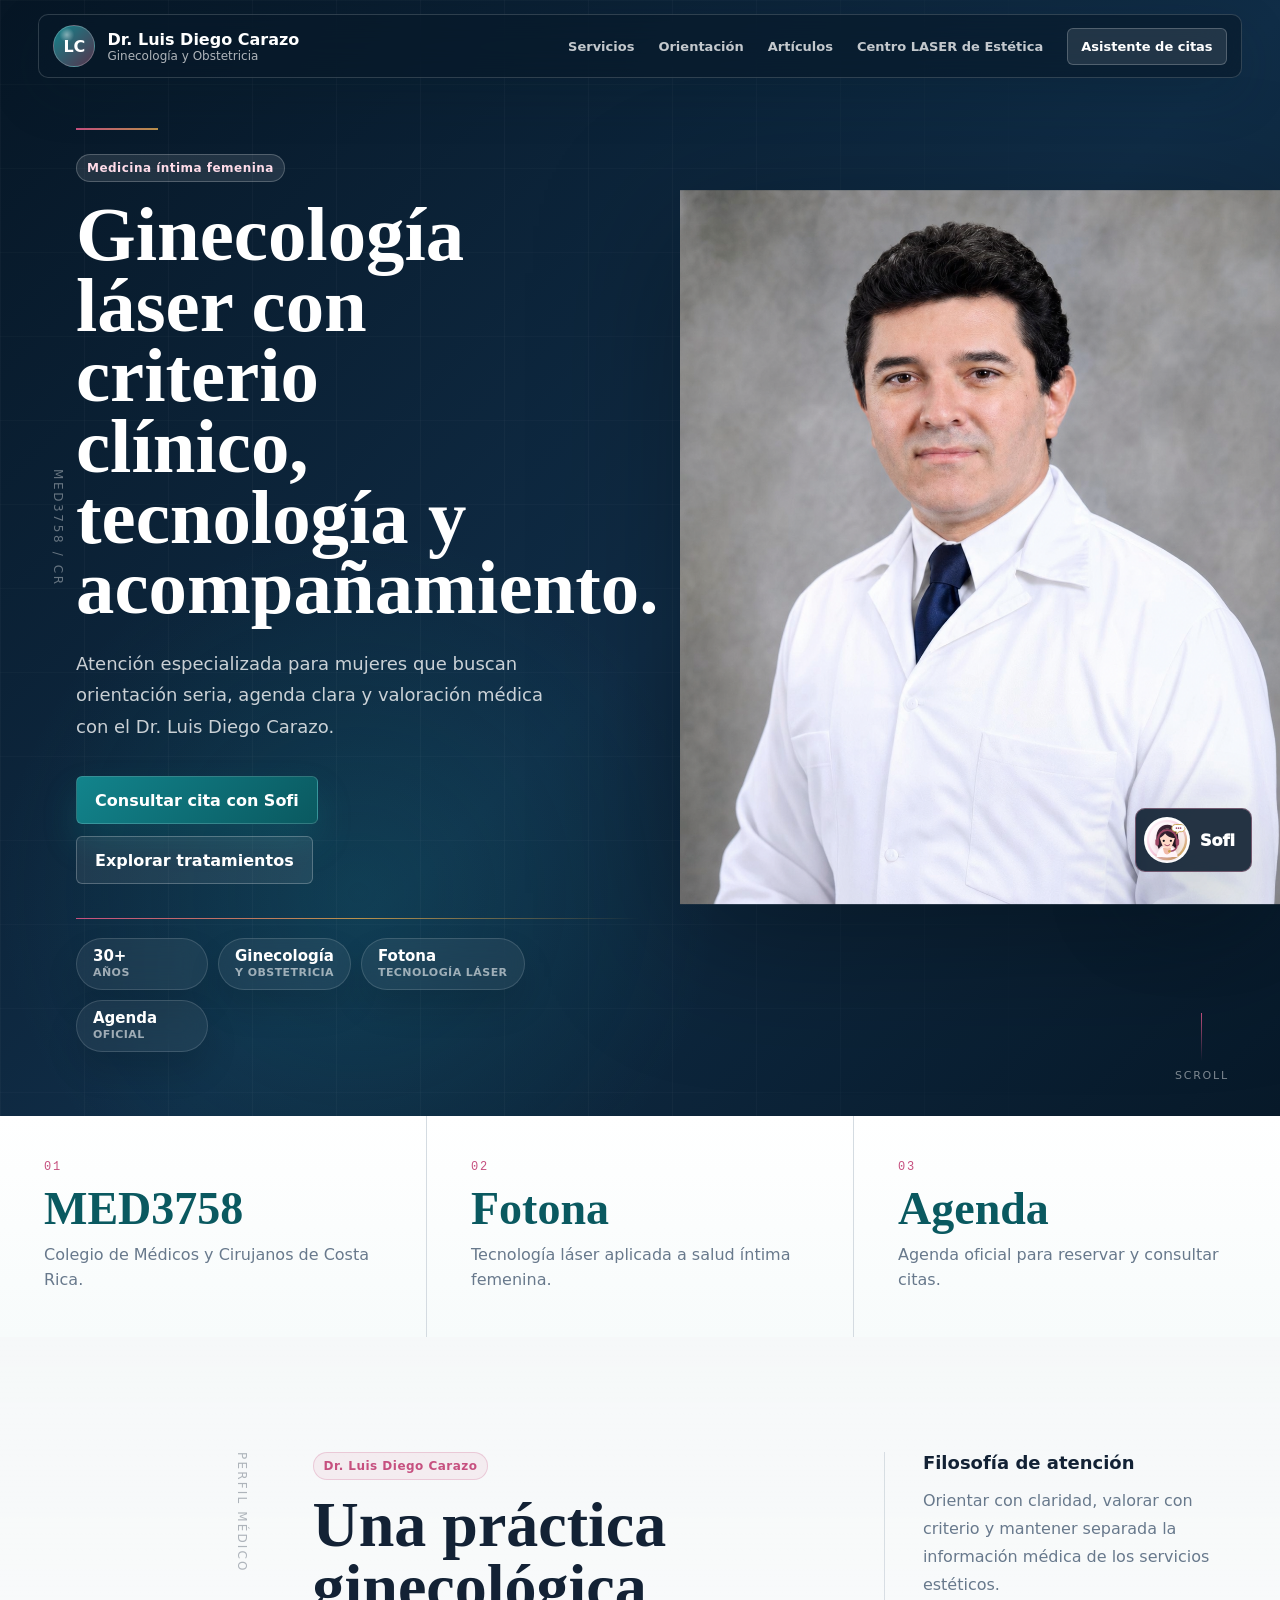
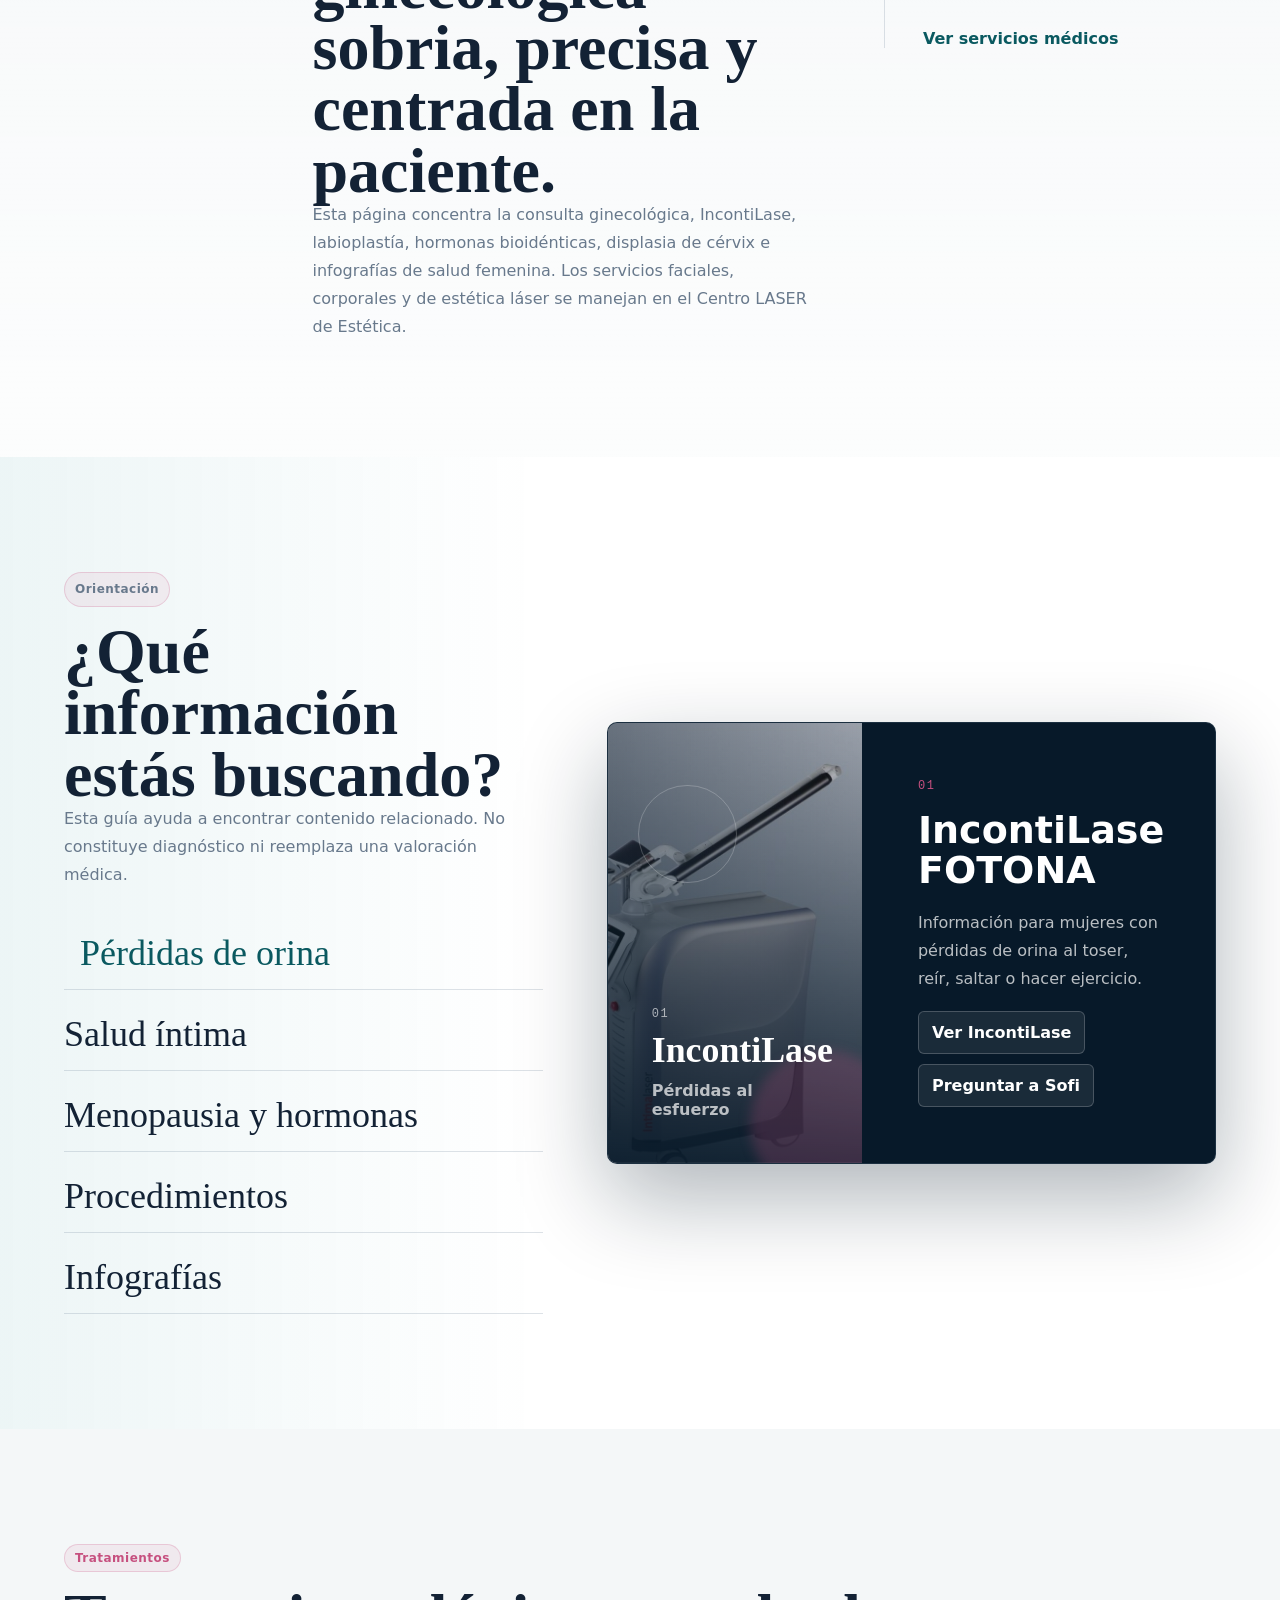
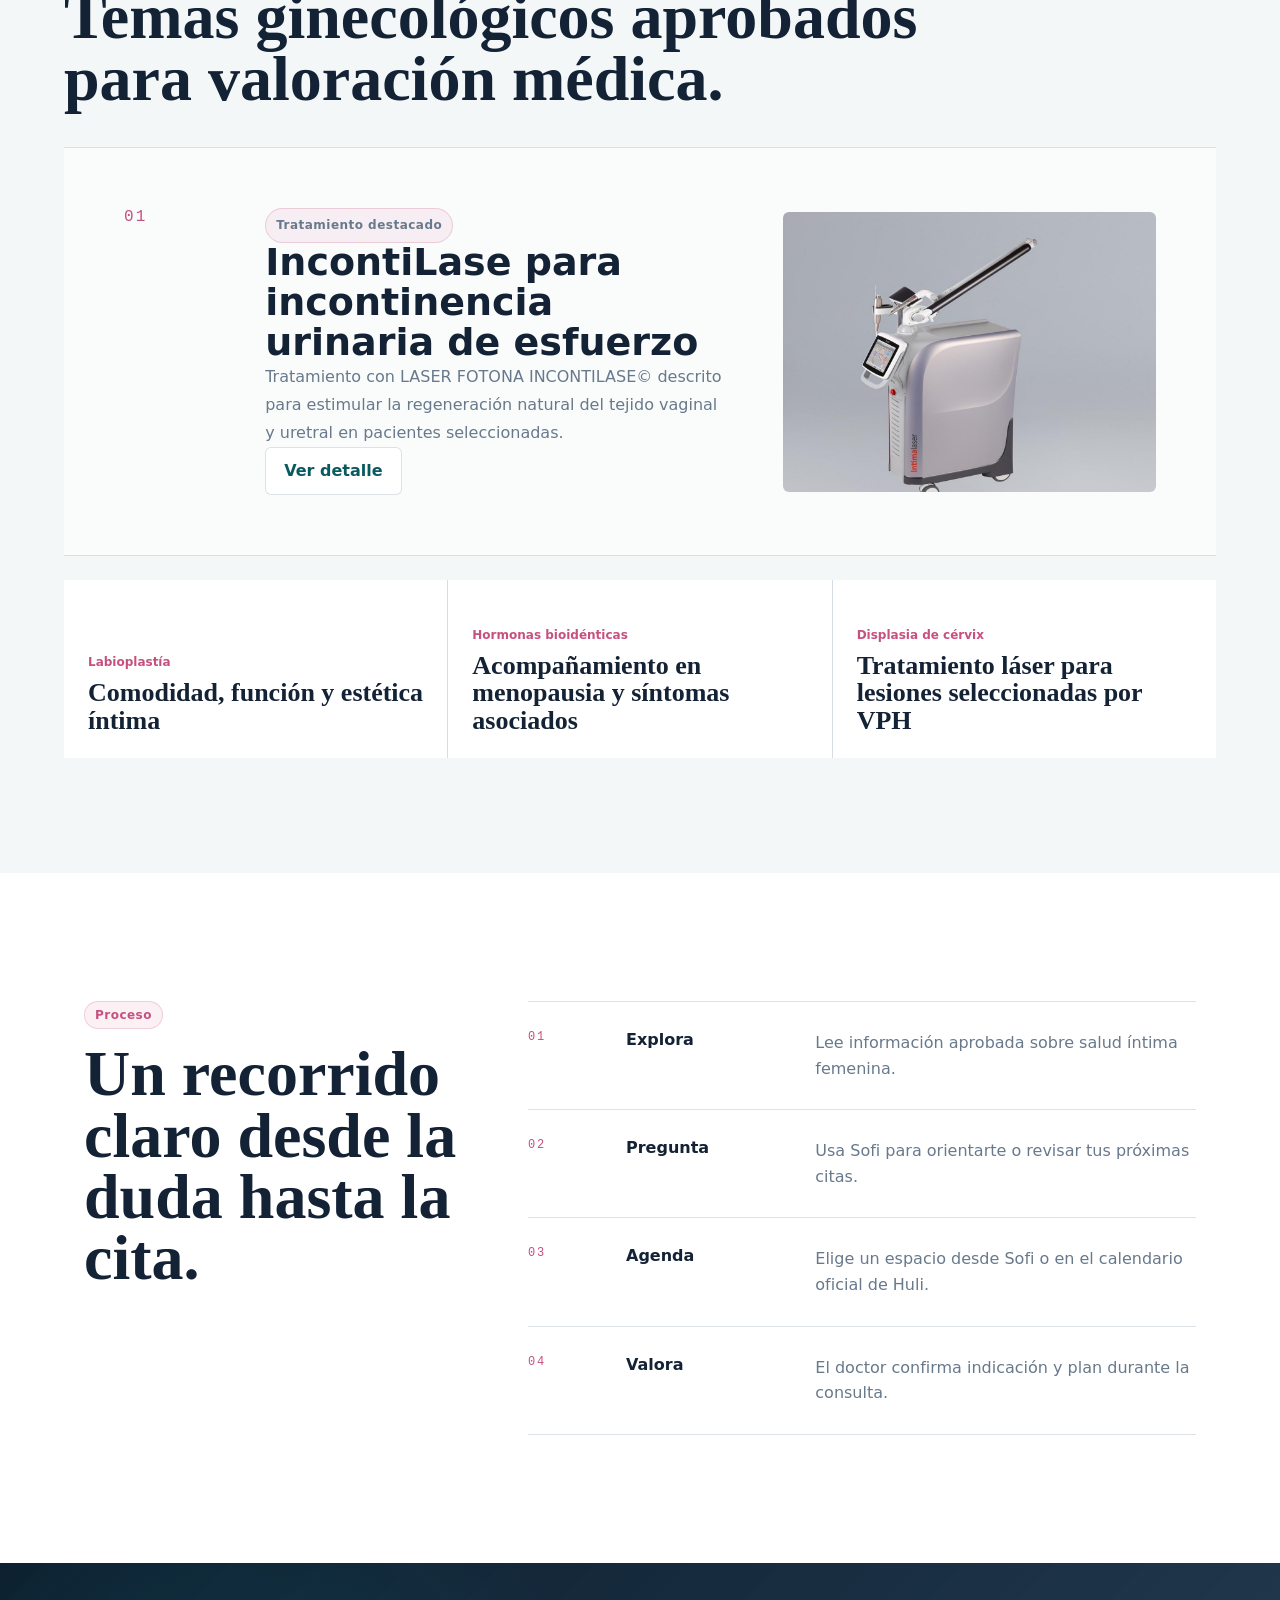
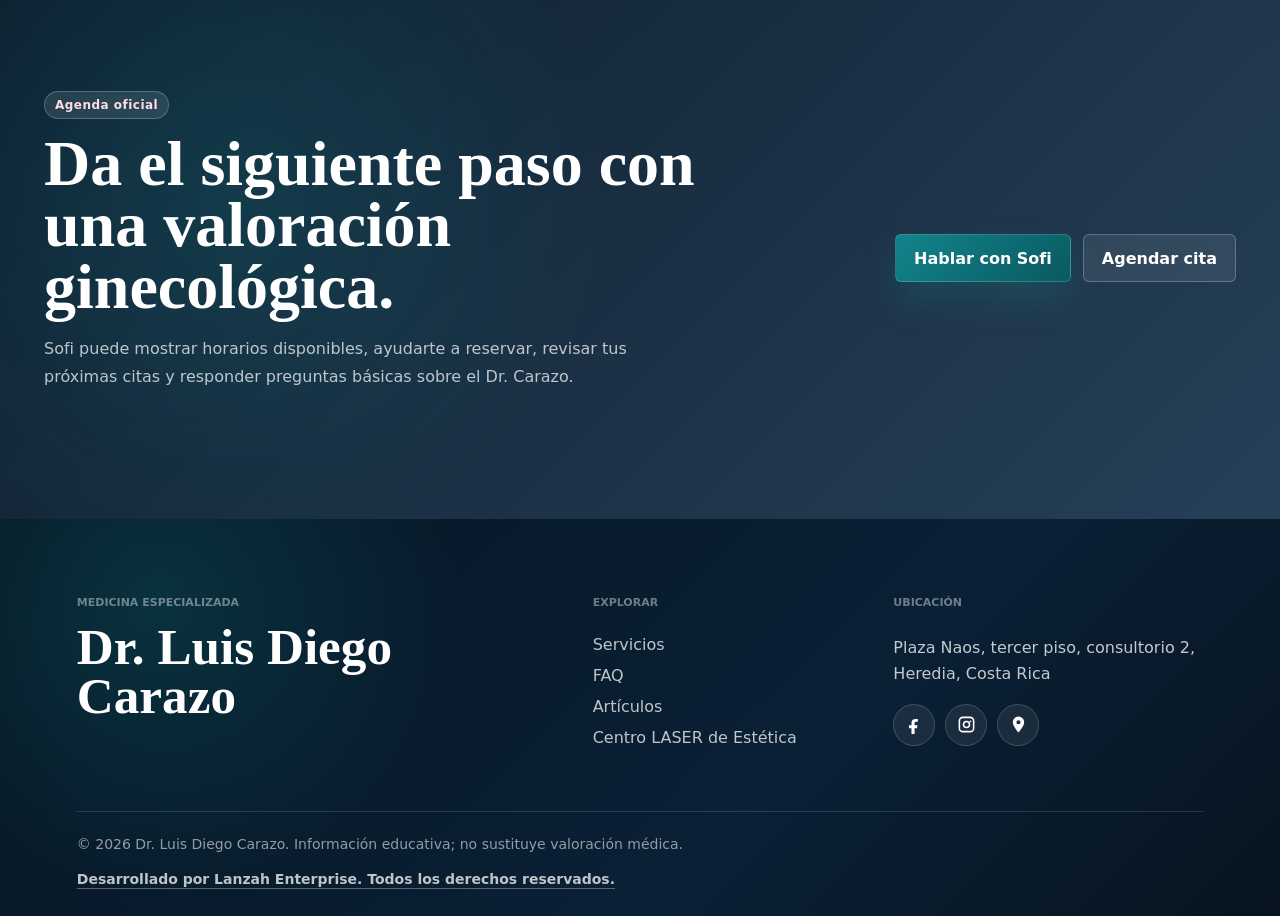
==== commit 12c5c5e1: "Unify Sofi chat and add Huli booking flow" ====
--- a/index.html
+++ b/index.html
@@ -202,8 +202,8 @@
         </div>
         <ol class="journey-steps reveal">
           <li><span>01</span><strong>Explora</strong><p>Lee información aprobada sobre salud íntima femenina.</p></li>
-          <li><span>02</span><strong>Pregunta</strong><p>Usa Sofi para orientarte o revisar una cita por cédula.</p></li>
-          <li><span>03</span><strong>Agenda</strong><p>Selecciona un espacio en el calendario oficial de citas.</p></li>
+          <li><span>02</span><strong>Pregunta</strong><p>Usa Sofi para orientarte o revisar tus próximas citas.</p></li>
+          <li><span>03</span><strong>Agenda</strong><p>Elige un espacio desde Sofi o en el calendario oficial de Huli.</p></li>
           <li><span>04</span><strong>Valora</strong><p>El doctor confirma indicación y plan durante la consulta.</p></li>
         </ol>
       </section>
@@ -212,7 +212,7 @@
         <div>
           <p class="eyebrow">Agenda oficial</p>
           <h2>Da el siguiente paso con una valoración ginecológica.</h2>
-          <p>Sofi puede orientarte para agendar, revisar una cita por cédula o resolver preguntas básicas sobre la información aprobada del Dr. Carazo.</p>
+          <p>Sofi puede mostrar horarios disponibles, ayudarte a reservar, revisar tus próximas citas y responder preguntas básicas sobre el Dr. Carazo.</p>
         </div>
         <div class="hero-actions">
           <button class="button primary" type="button" data-open-chat>Hablar con Sofi</button>
--- a/styles.css
+++ b/styles.css
@@ -1181,6 +1181,42 @@
   min-height: 44vh;
 }
 
+.topic-jump-list {
+  display: flex;
+  flex-wrap: wrap;
+  gap: 10px;
+  max-width: 980px;
+  margin-top: 28px;
+}
+
+.topic-jump-list a {
+  display: inline-flex;
+  align-items: center;
+  min-height: 40px;
+  border: 1px solid rgba(255, 255, 255, .28);
+  border-radius: 999px;
+  padding: 9px 14px;
+  color: var(--white);
+  background: rgba(255, 255, 255, .1);
+  box-shadow: 0 14px 36px rgba(7, 25, 41, .18);
+  font-size: 14px;
+  font-weight: 850;
+  line-height: 1.2;
+  text-decoration: none;
+  transition: transform var(--fast) var(--ease), border-color var(--fast) var(--ease), background var(--fast) var(--ease);
+}
+
+.topic-jump-list a:hover,
+.topic-jump-list a:focus-visible {
+  transform: translateY(-2px);
+  border-color: rgba(255, 255, 255, .62);
+  background: rgba(255, 255, 255, .18);
+}
+
+.article-card {
+  scroll-margin-top: 110px;
+}
+
 .premium-panel,
 .lux-card {
   display: grid;
@@ -1382,7 +1418,7 @@
 .chat-panel {
   width: min(460px, calc(100vw - 32px));
   max-height: min(740px, calc(100vh - 116px));
-  overflow: auto;
+  overflow: hidden;
   border: 1px solid rgba(255, 255, 255, .18);
   border-radius: var(--radius-md);
   padding: 22px;
@@ -1443,8 +1479,9 @@
 
 .chat-messages {
   display: grid;
+  align-content: start;
   gap: 10px;
-  max-height: 270px;
+  height: min(340px, 40vh);
   overflow-y: auto;
   padding: 14px 2px 12px;
 }
@@ -1519,6 +1556,64 @@
   font-size: 12px;
   font-weight: 850;
   text-align: center;
+}
+
+.chat-intent-actions button:hover,
+.chat-slot-list button:hover,
+.chat-choice-list button:hover {
+  border-color: var(--rose);
+  background: #fff4f8;
+}
+
+.chat-slot-list button:disabled,
+.chat-choice-list button:disabled {
+  cursor: default;
+  opacity: .58;
+}
+
+.chat-slot-list,
+.chat-choice-list {
+  display: grid;
+  gap: 7px;
+  max-width: 96%;
+}
+
+.chat-slot-list button,
+.chat-choice-list button {
+  border: 1px solid var(--line);
+  border-radius: var(--radius-sm);
+  padding: 10px 12px;
+  color: var(--ink);
+  background: #fff;
+  cursor: pointer;
+  font: inherit;
+  font-size: 13px;
+  font-weight: 750;
+  text-align: left;
+}
+
+.chat-choice-list {
+  grid-template-columns: repeat(2, minmax(0, 1fr));
+}
+
+.chat-huli-link {
+  color: var(--teal-dark);
+  font-size: 13px;
+  font-weight: 800;
+  text-decoration: underline;
+  text-underline-offset: 3px;
+}
+
+.sr-only {
+  position: absolute;
+  width: 1px;
+  height: 1px;
+  padding: 0;
+  margin: -1px;
+  overflow: hidden;
+  clip: rect(0, 0, 0, 0);
+  white-space: nowrap;
+  border: 0;
 }
 
 .quick-topics button {
@@ -2084,6 +2179,21 @@
     width: 100%;
   }
 
+  .topic-jump-list {
+    display: grid;
+    grid-template-columns: 1fr;
+    gap: 9px;
+    margin-top: 22px;
+  }
+
+  .topic-jump-list a {
+    justify-content: center;
+    width: 100%;
+    border-radius: var(--radius-sm);
+    padding: 11px 12px;
+    text-align: center;
+  }
+
   .hero-proof {
     display: grid;
     grid-template-columns: 1fr 1fr;
@@ -2447,6 +2557,7 @@
   .chat-messages {
     flex: 1 1 auto;
     min-height: 0;
+    height: auto;
     max-height: none;
   }
 
